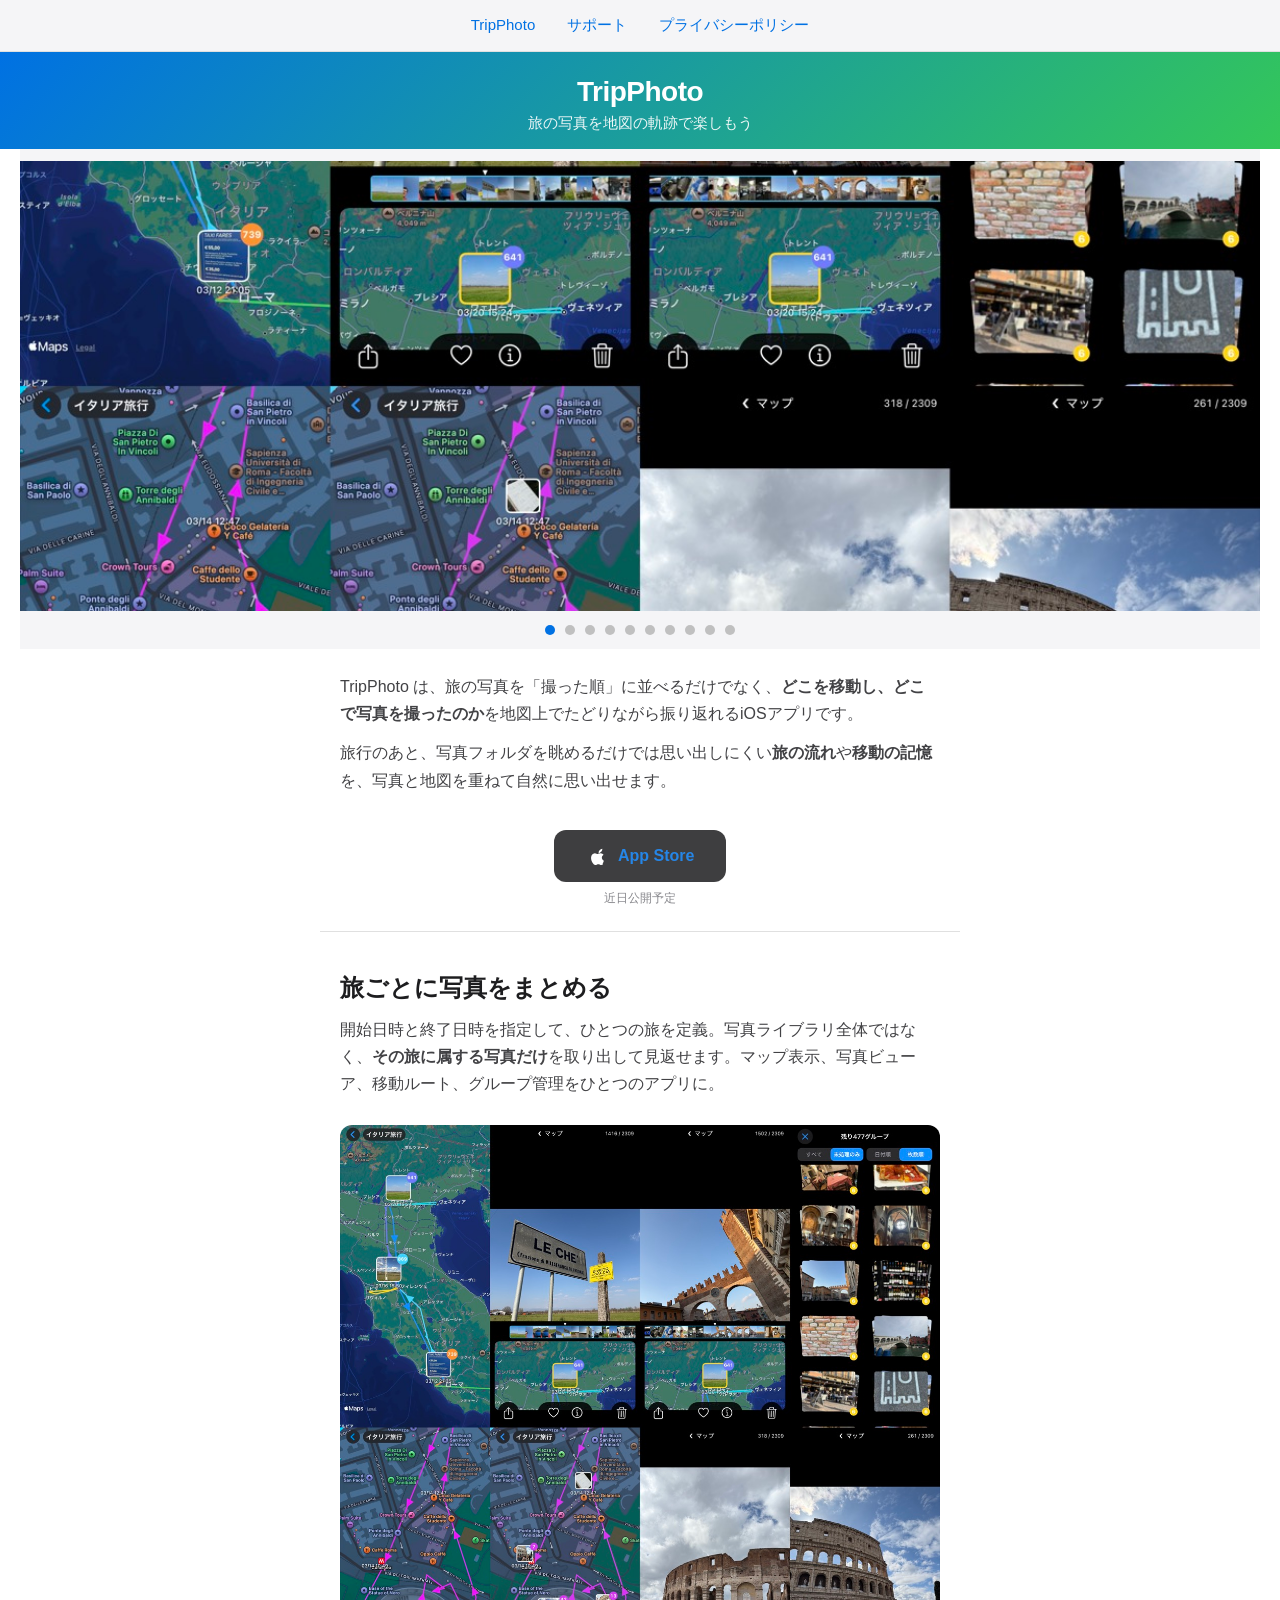
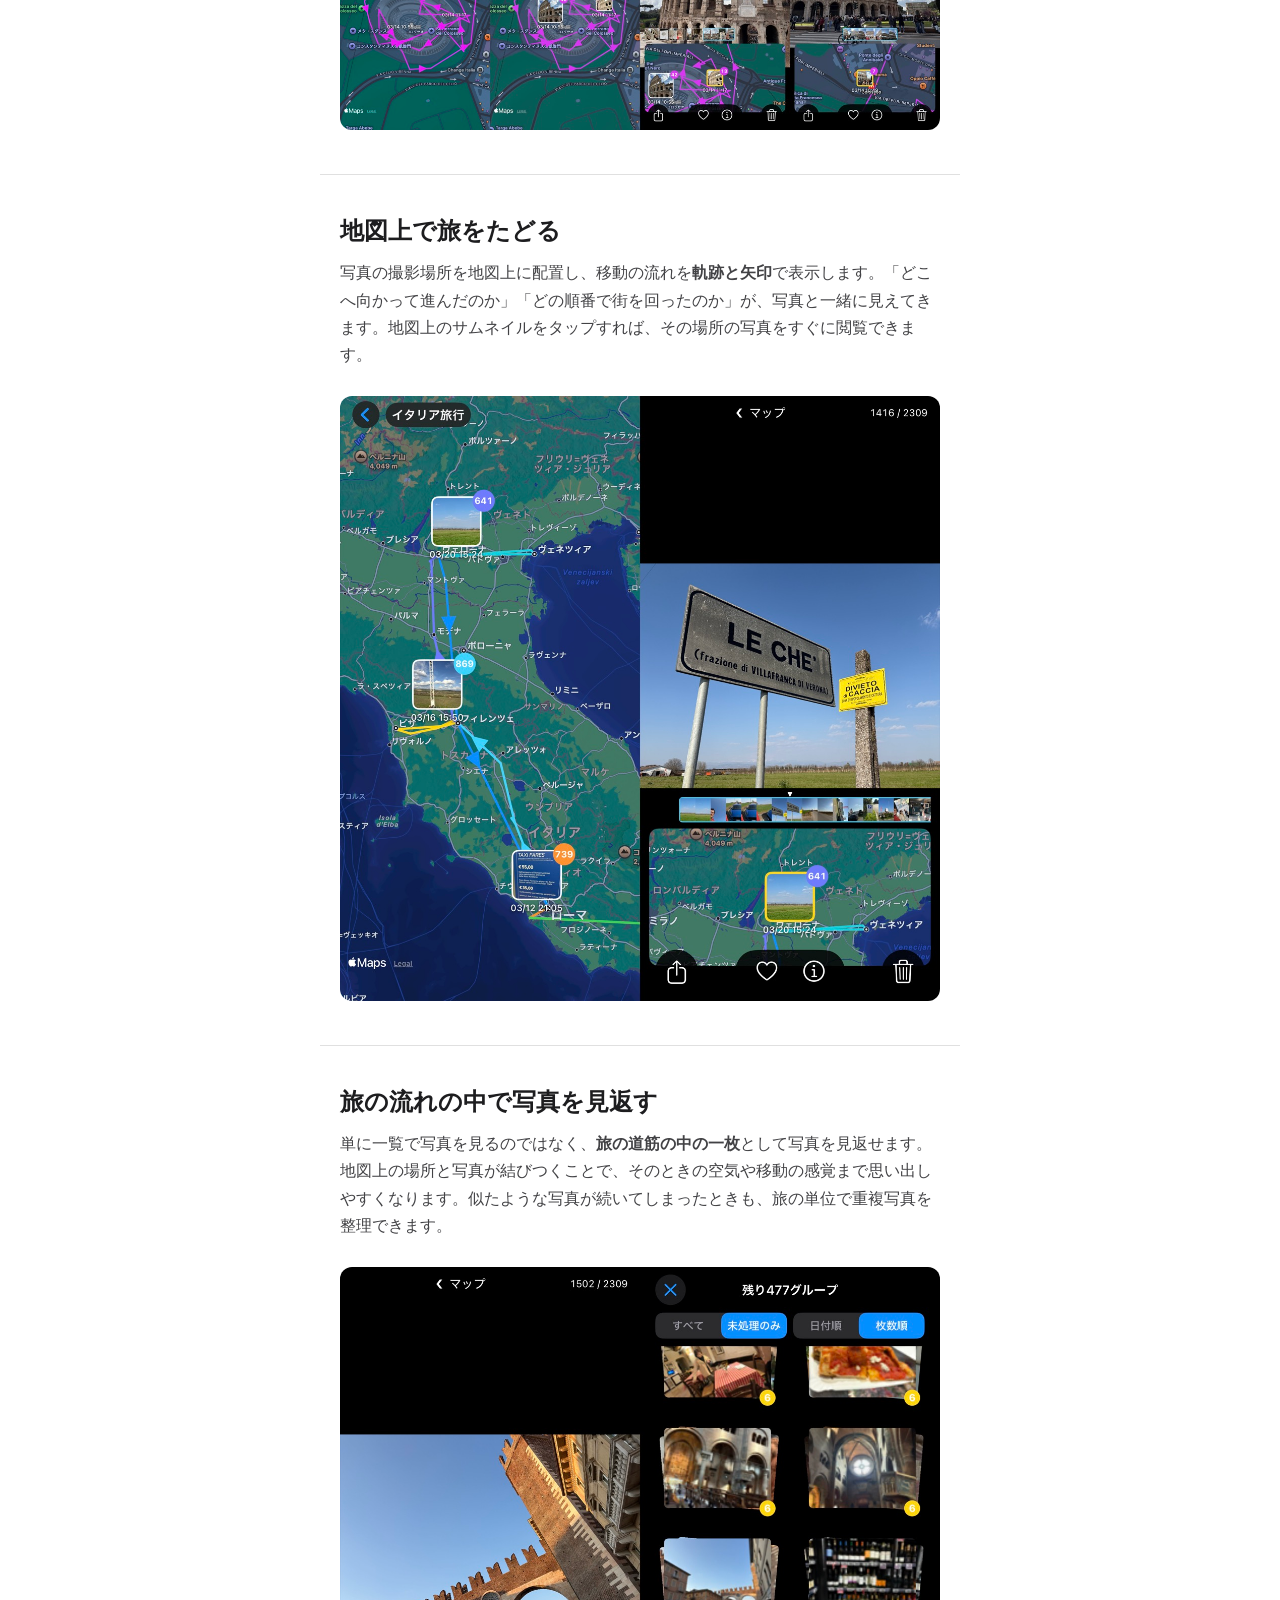
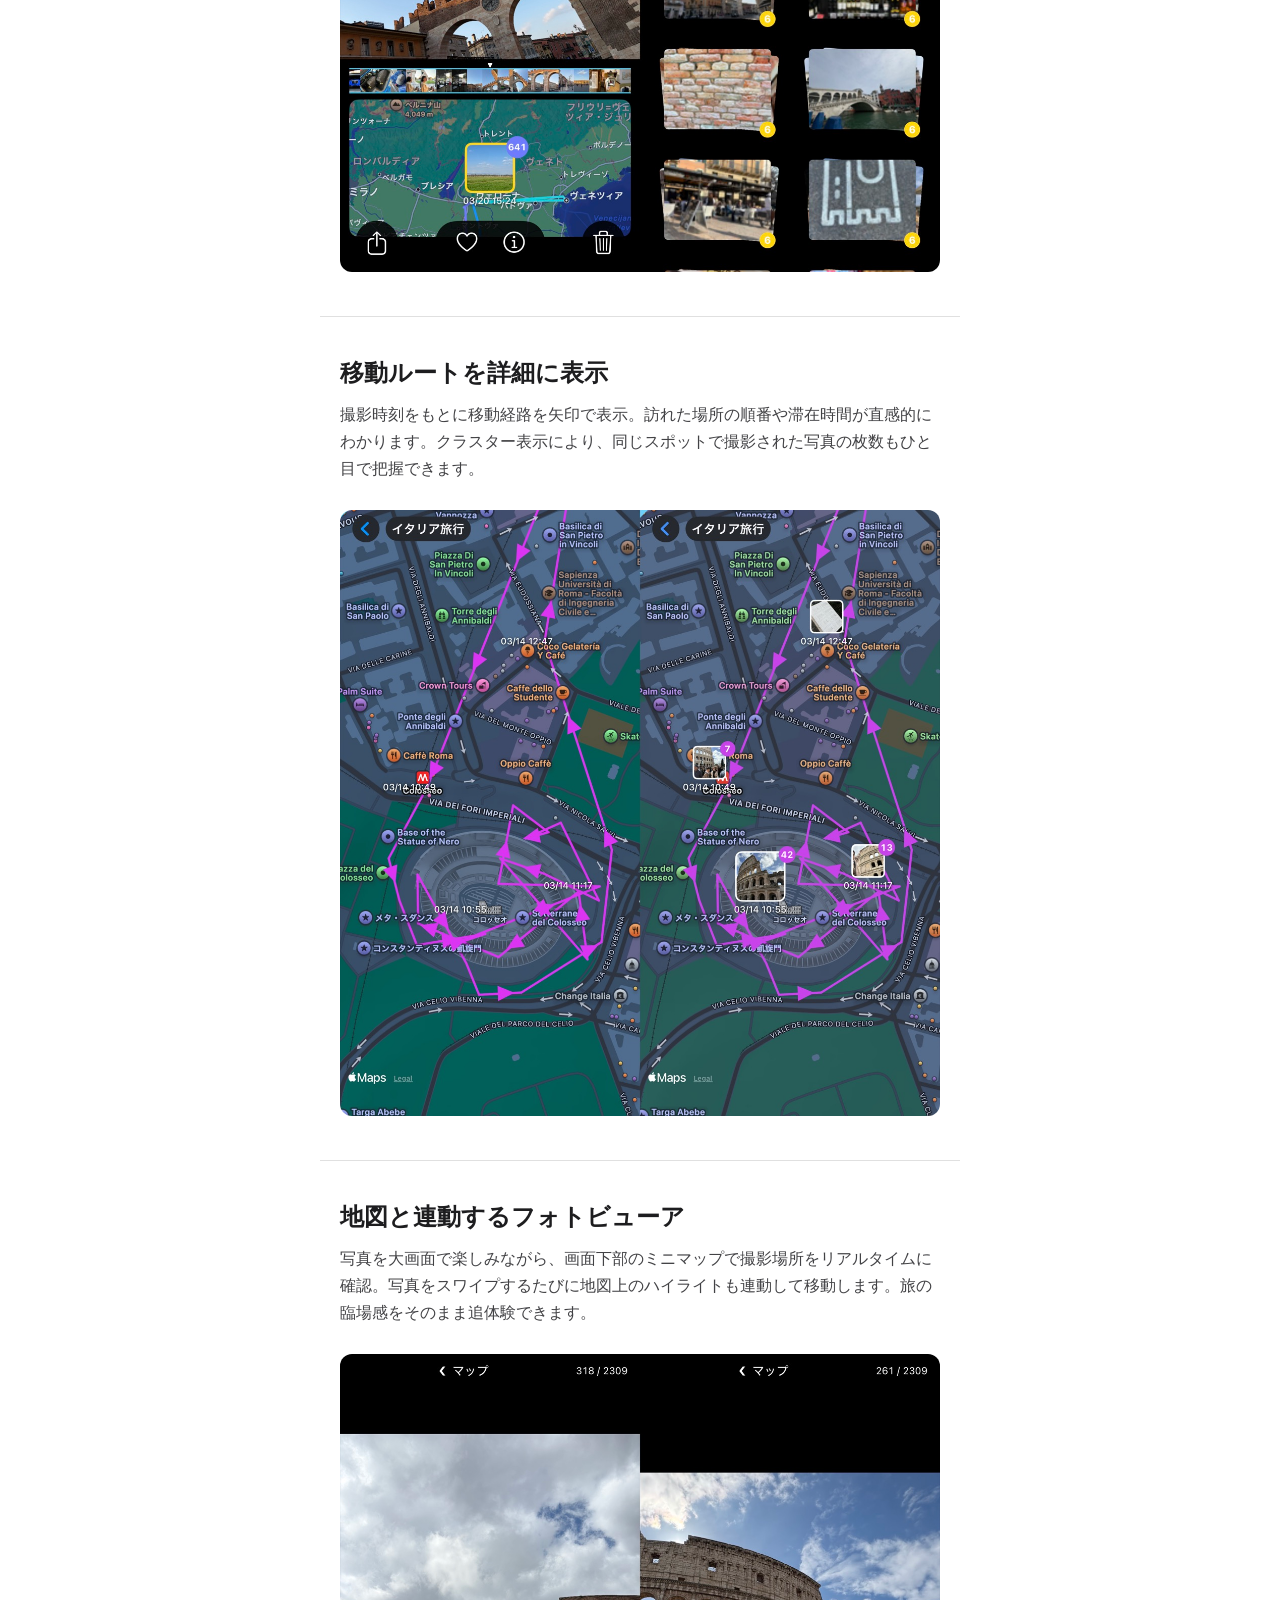
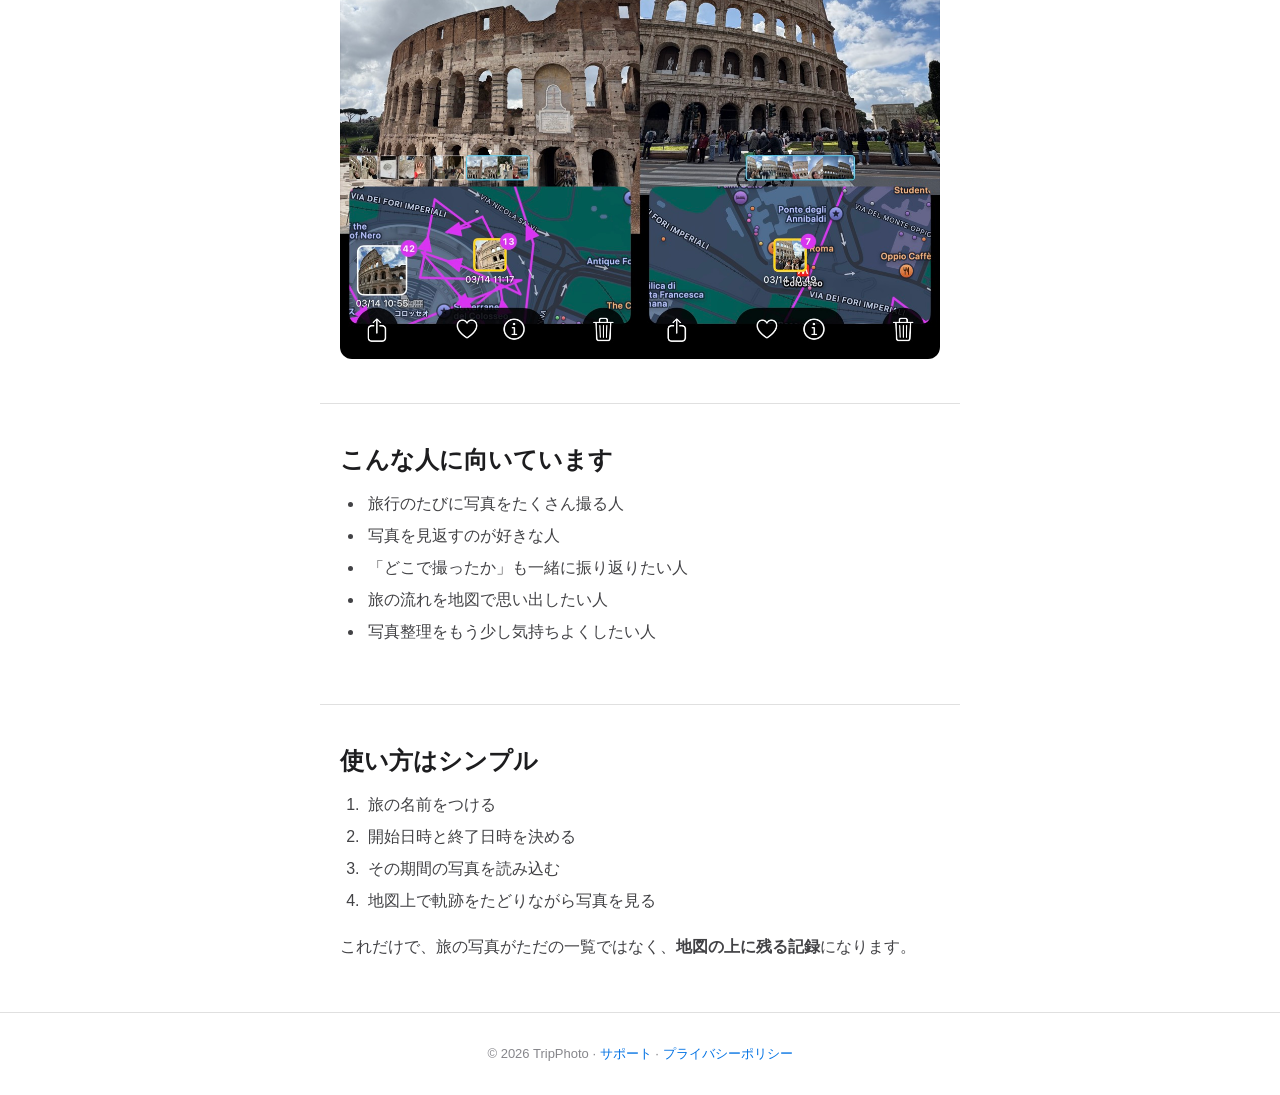
==== index.html @ 3158d39a "共通パーツをcommon.jsに一元化、全ページの一貫性を確保 Co-Authored-By: Claude Opus 4.6 (1M context) <noreply@anthropic.com>" ====
<!DOCTYPE html>
<html lang="ja">
<head>
<meta charset="UTF-8">
<meta name="viewport" content="width=device-width, initial-scale=1.0">
<title>TripPhoto - 旅の写真を地図の軌跡で楽しもう</title>
<link rel="stylesheet" href="style.css">
</head>
<body>

<nav id="site-nav"></nav>

<div class="hero" id="site-hero"></div>

<div class="carousel-wrapper">
  <div class="carousel">
    <div class="carousel-track" id="carouselTrack">
      <a href="#overview"><img src="image_1200.jpg" alt="全体マップと機能一覧"></a>
      <a href="#map"><img src="combined1_1200.jpg" alt="旅の軌跡マップ"></a>
      <a href="#photo"><img src="combined2_1200.jpg" alt="写真ビューアとグループ管理"></a>
      <a href="#route"><img src="combined3_1200.jpg" alt="移動ルートの表示"></a>
      <a href="#viewer"><img src="combined4_1200.jpg" alt="地図連動フォトビューア"></a>
    </div>
  </div>
  <div class="carousel-dots" id="carouselDots"></div>
</div>

<div class="content">
  <p>TripPhoto は、旅の写真を「撮った順」に並べるだけでなく、<strong>どこを移動し、どこで写真を撮ったのか</strong>を地図上でたどりながら振り返れるiOSアプリです。</p>
  <p>旅行のあと、写真フォルダを眺めるだけでは思い出しにくい<strong>旅の流れ</strong>や<strong>移動の記憶</strong>を、写真と地図を重ねて自然に思い出せます。</p>
  <div style="text-align:center;">
    <a class="appstore-btn" href="#" onclick="return false;">
      <svg width="20" height="24" viewBox="0 0 20 24" fill="white"><path d="M17.05 20.28c-.98.95-2.05.88-3.08.4-1.09-.5-2.08-.52-3.23 0-1.44.65-2.2.46-3.06-.4C3.79 16.17 4.36 9.53 8.86 9.28c1.27.06 2.15.72 2.9.76.98-.2 1.92-.78 2.97-.7 1.26.1 2.2.6 2.83 1.53-2.59 1.55-1.97 4.96.35 5.91-.46 1.22-.68 1.78-1.28 2.86l.42.64zM12.57 9.15c-.17-2.2 1.68-4.1 3.72-4.28.28 2.5-2.26 4.38-3.72 4.28z"/></svg>
      <span>App Store</span>
    </a>
    <div class="coming-soon">近日公開予定</div>
  </div>
</div>

<div class="feature" id="overview">
  <h2>旅ごとに写真をまとめる</h2>
  <p>開始日時と終了日時を指定して、ひとつの旅を定義。写真ライブラリ全体ではなく、<strong>その旅に属する写真だけ</strong>を取り出して見返せます。マップ表示、写真ビューア、移動ルート、グループ管理をひとつのアプリに。</p>
  <img src="image_1200.jpg" alt="全体マップと機能一覧">
</div>

<div class="feature" id="map">
  <h2>地図上で旅をたどる</h2>
  <p>写真の撮影場所を地図上に配置し、移動の流れを<strong>軌跡と矢印</strong>で表示します。「どこへ向かって進んだのか」「どの順番で街を回ったのか」が、写真と一緒に見えてきます。地図上のサムネイルをタップすれば、その場所の写真をすぐに閲覧できます。</p>
  <img src="combined1_1200.jpg" alt="旅の軌跡マップ">
</div>

<div class="feature" id="photo">
  <h2>旅の流れの中で写真を見返す</h2>
  <p>単に一覧で写真を見るのではなく、<strong>旅の道筋の中の一枚</strong>として写真を見返せます。地図上の場所と写真が結びつくことで、そのときの空気や移動の感覚まで思い出しやすくなります。似たような写真が続いてしまったときも、旅の単位で重複写真を整理できます。</p>
  <img src="combined2_1200.jpg" alt="写真ビューアとグループ管理">
</div>

<div class="feature" id="route">
  <h2>移動ルートを詳細に表示</h2>
  <p>撮影時刻をもとに移動経路を矢印で表示。訪れた場所の順番や滞在時間が直感的にわかります。クラスター表示により、同じスポットで撮影された写真の枚数もひと目で把握できます。</p>
  <img src="combined3_1200.jpg" alt="移動ルートの表示">
</div>

<div class="feature" id="viewer">
  <h2>地図と連動するフォトビューア</h2>
  <p>写真を大画面で楽しみながら、画面下部のミニマップで撮影場所をリアルタイムに確認。写真をスワイプするたびに地図上のハイライトも連動して移動します。旅の臨場感をそのまま追体験できます。</p>
  <img src="combined4_1200.jpg" alt="地図連動フォトビューア">
</div>

<div class="feature" id="target">
  <h2>こんな人に向いています</h2>
  <ul>
    <li>旅行のたびに写真をたくさん撮る人</li>
    <li>写真を見返すのが好きな人</li>
    <li>「どこで撮ったか」も一緒に振り返りたい人</li>
    <li>旅の流れを地図で思い出したい人</li>
    <li>写真整理をもう少し気持ちよくしたい人</li>
  </ul>
</div>

<div class="feature" id="howto">
  <h2>使い方はシンプル</h2>
  <ol>
    <li>旅の名前をつける</li>
    <li>開始日時と終了日時を決める</li>
    <li>その期間の写真を読み込む</li>
    <li>地図上で軌跡をたどりながら写真を見る</li>
  </ol>
  <p>これだけで、旅の写真がただの一覧ではなく、<strong>地図の上に残る記録</strong>になります。</p>
</div>

<footer id="site-footer"></footer>

<script src="common.js"></script>
</body>
</html>
---- style.css ----
/* === Base === */
* { margin: 0; padding: 0; box-sizing: border-box; }
body { font-family: -apple-system, BlinkMacSystemFont, 'Segoe UI', sans-serif; color: #1d1d1f; background: #fff; }

/* === Nav === */
nav {
  text-align: center;
  padding: 16px 20px;
  background: #f5f5f7;
  border-bottom: 1px solid #e0e0e0;
}
nav a {
  color: #0071e3;
  text-decoration: none;
  font-size: 15px;
  margin: 0 16px;
  font-weight: 500;
}
nav a:hover { text-decoration: underline; }

/* === Hero === */
.hero {
  background: linear-gradient(135deg, #0071e3 0%, #34c759 100%);
  color: #fff;
  text-align: center;
  padding: 24px 20px 16px;
}
.hero h1 { font-size: 28px; font-weight: 700; letter-spacing: -0.5px; }
.hero p { font-size: 15px; margin-top: 6px; opacity: 0.92; }

/* === Carousel === */
.carousel-wrapper {
  margin: 0 20px;
  background: #f5f5f7;
  padding: 12px 0 0;
}
.carousel {
  overflow: hidden;
}
.carousel-track {
  display: flex;
  transition: transform 0.6s ease;
}
.carousel-track a {
  width: 100%;
  flex-shrink: 0;
  display: block;
}
.carousel-track img {
  width: 100%;
  height: 50vh;
  object-fit: cover;
  object-position: center;
  flex-shrink: 0;
  display: block;
}
.carousel-dots {
  text-align: center;
  padding: 10px 0;
}
.carousel-dots button {
  width: 10px;
  height: 10px;
  border-radius: 50%;
  border: none;
  background: #c0c0c0;
  margin: 0 5px;
  padding: 0;
  cursor: pointer;
  transition: background 0.3s;
}
.carousel-dots button.active {
  background: #0071e3;
}

/* === Content === */
.content {
  max-width: 640px;
  margin: 0 auto;
  padding: 24px 20px;
}
.content h2 {
  font-size: 28px;
  font-weight: 700;
  margin-bottom: 16px;
  color: #1d1d1f;
}
.content h3 {
  font-size: 20px;
  font-weight: 600;
  margin-top: 28px;
  margin-bottom: 8px;
  color: #1d1d1f;
}
.content p {
  font-size: 16px;
  line-height: 1.7;
  color: #424245;
  margin-bottom: 12px;
}
.content a { color: #0071e3; text-decoration: none; }
.content a:hover { text-decoration: underline; }
.content .updated {
  font-size: 13px;
  color: #86868b;
  margin-bottom: 32px;
}

/* === Feature sections (index) === */
.feature {
  max-width: 640px;
  margin: 0 auto;
  padding: 40px 20px;
  border-top: 1px solid #e0e0e0;
}
.feature h2 {
  font-size: 24px;
  font-weight: 700;
  margin-bottom: 12px;
  color: #1d1d1f;
}
.feature p {
  font-size: 16px;
  line-height: 1.7;
  color: #424245;
  margin-bottom: 12px;
}
.feature img {
  width: 100%;
  border-radius: 12px;
  margin-top: 16px;
}
.feature ul, .feature ol {
  font-size: 16px;
  line-height: 2;
  color: #424245;
  padding-left: 24px;
  margin-bottom: 16px;
}
.feature li {
  padding-left: 4px;
}

/* === Highlight box (privacy) === */
.highlight-box {
  background: #e8f5e9;
  border-left: 4px solid #34c759;
  border-radius: 8px;
  padding: 20px 24px;
  margin: 32px 0;
}
.highlight-box p {
  color: #1d1d1f;
  font-weight: 500;
  margin-bottom: 0;
}

/* === Contact card (support) === */
.contact-card {
  background: #f5f5f7;
  border-radius: 16px;
  padding: 32px;
  text-align: center;
  margin: 32px 0;
}
.contact-card .email-label {
  font-size: 14px;
  color: #86868b;
  margin-bottom: 8px;
}
.contact-card a {
  font-size: 20px;
  color: #0071e3;
  text-decoration: none;
  font-weight: 600;
}
.contact-card a:hover { text-decoration: underline; }

/* === App Store button === */
.appstore-btn {
  display: inline-block;
  margin-top: 24px;
  padding: 14px 32px;
  background: #1d1d1f;
  color: #fff;
  border-radius: 12px;
  text-decoration: none;
  font-size: 16px;
  font-weight: 600;
  cursor: default;
  opacity: 0.85;
}
.appstore-btn svg { vertical-align: middle; margin-right: 8px; }
.appstore-btn span { vertical-align: middle; }
.coming-soon {
  font-size: 12px;
  color: #86868b;
  margin-top: 8px;
}

/* === Footer === */
footer {
  text-align: center;
  padding: 32px 20px;
  font-size: 13px;
  color: #86868b;
  border-top: 1px solid #e0e0e0;
}
footer a { color: #0071e3; text-decoration: none; }
footer a:hover { text-decoration: underline; }
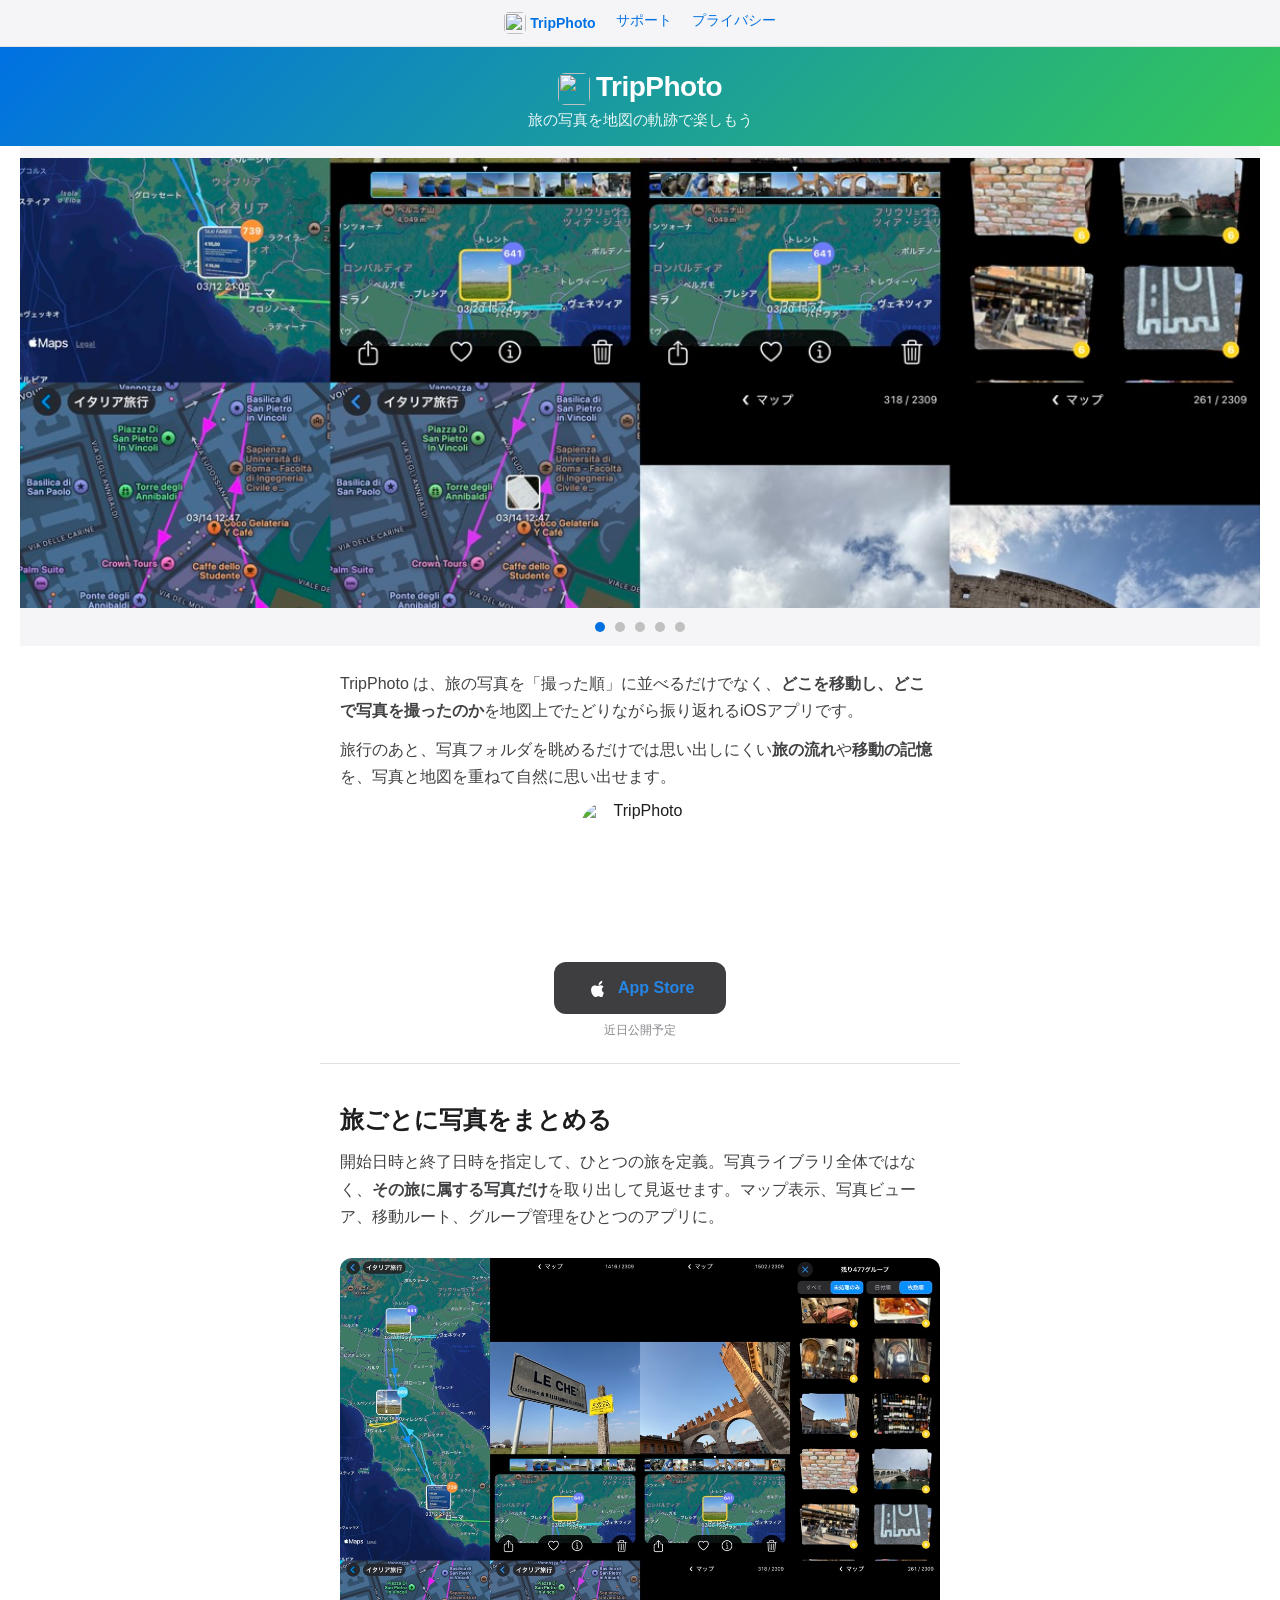
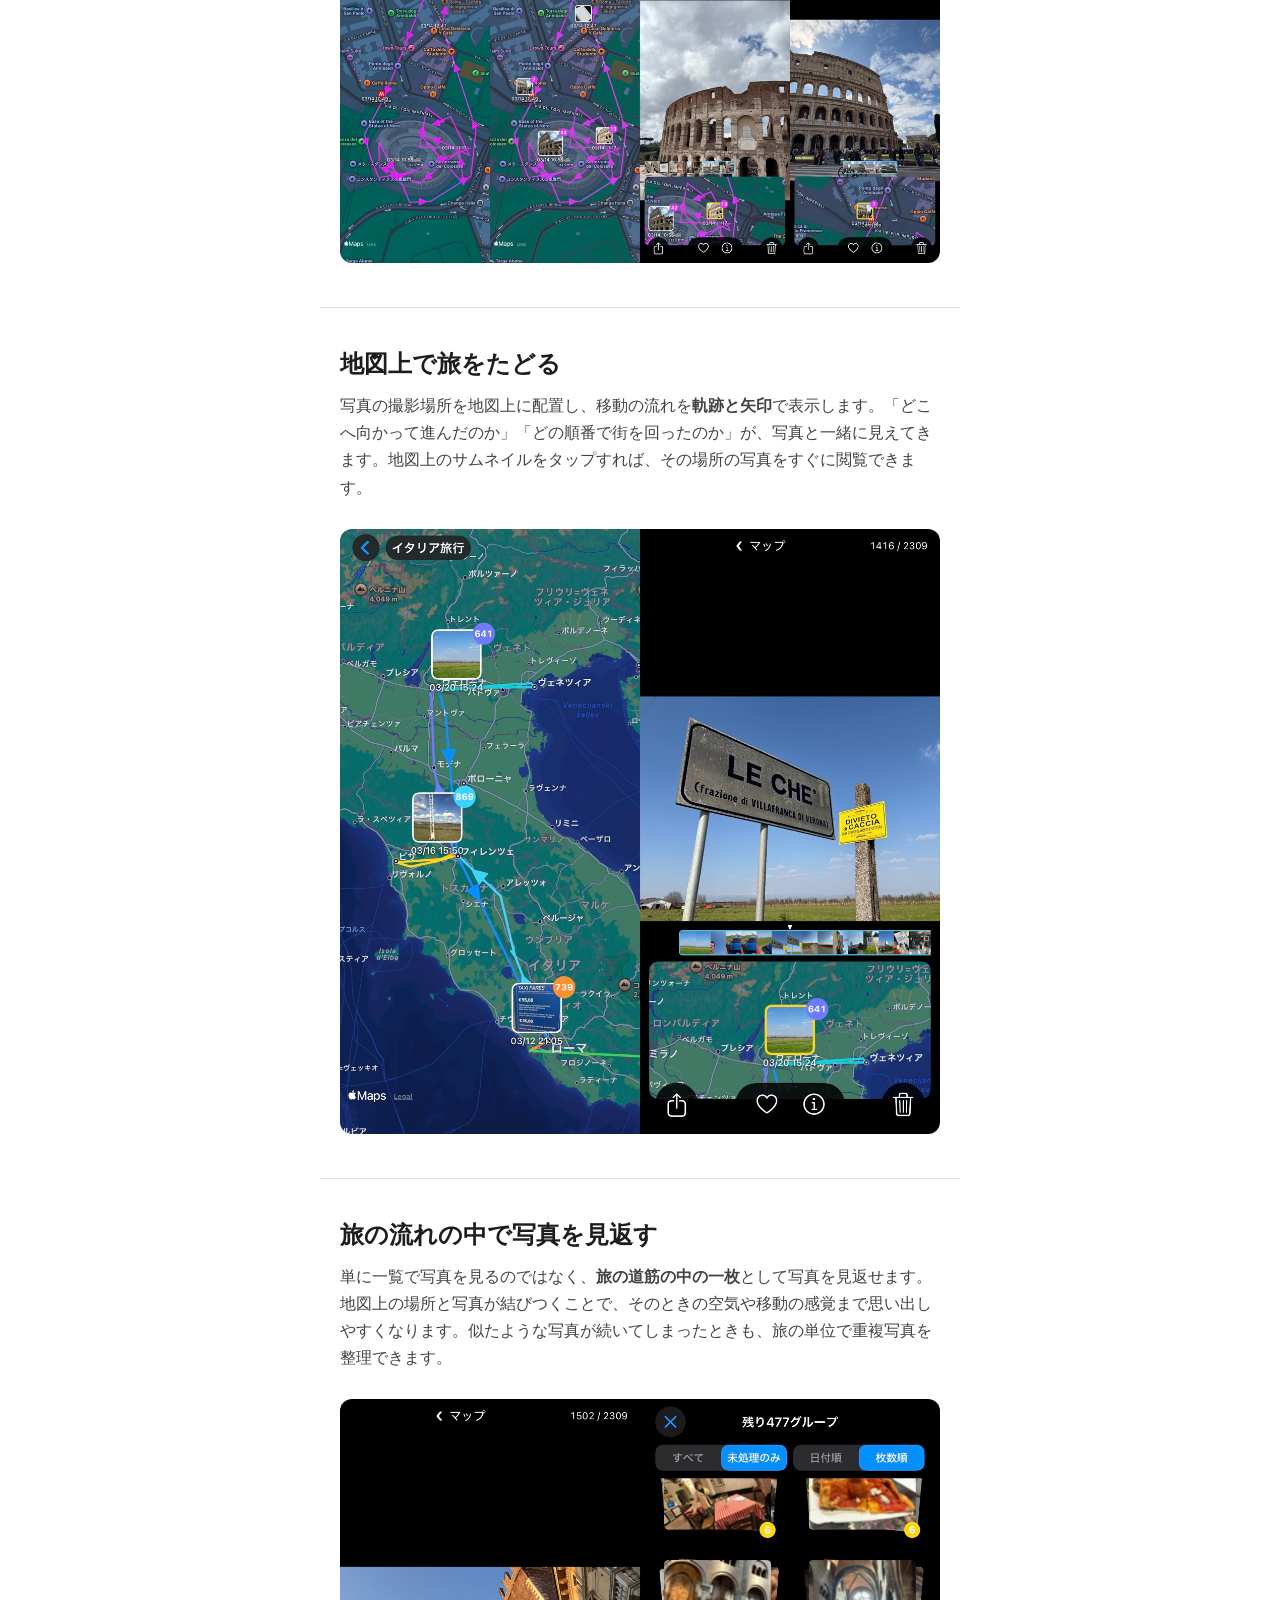
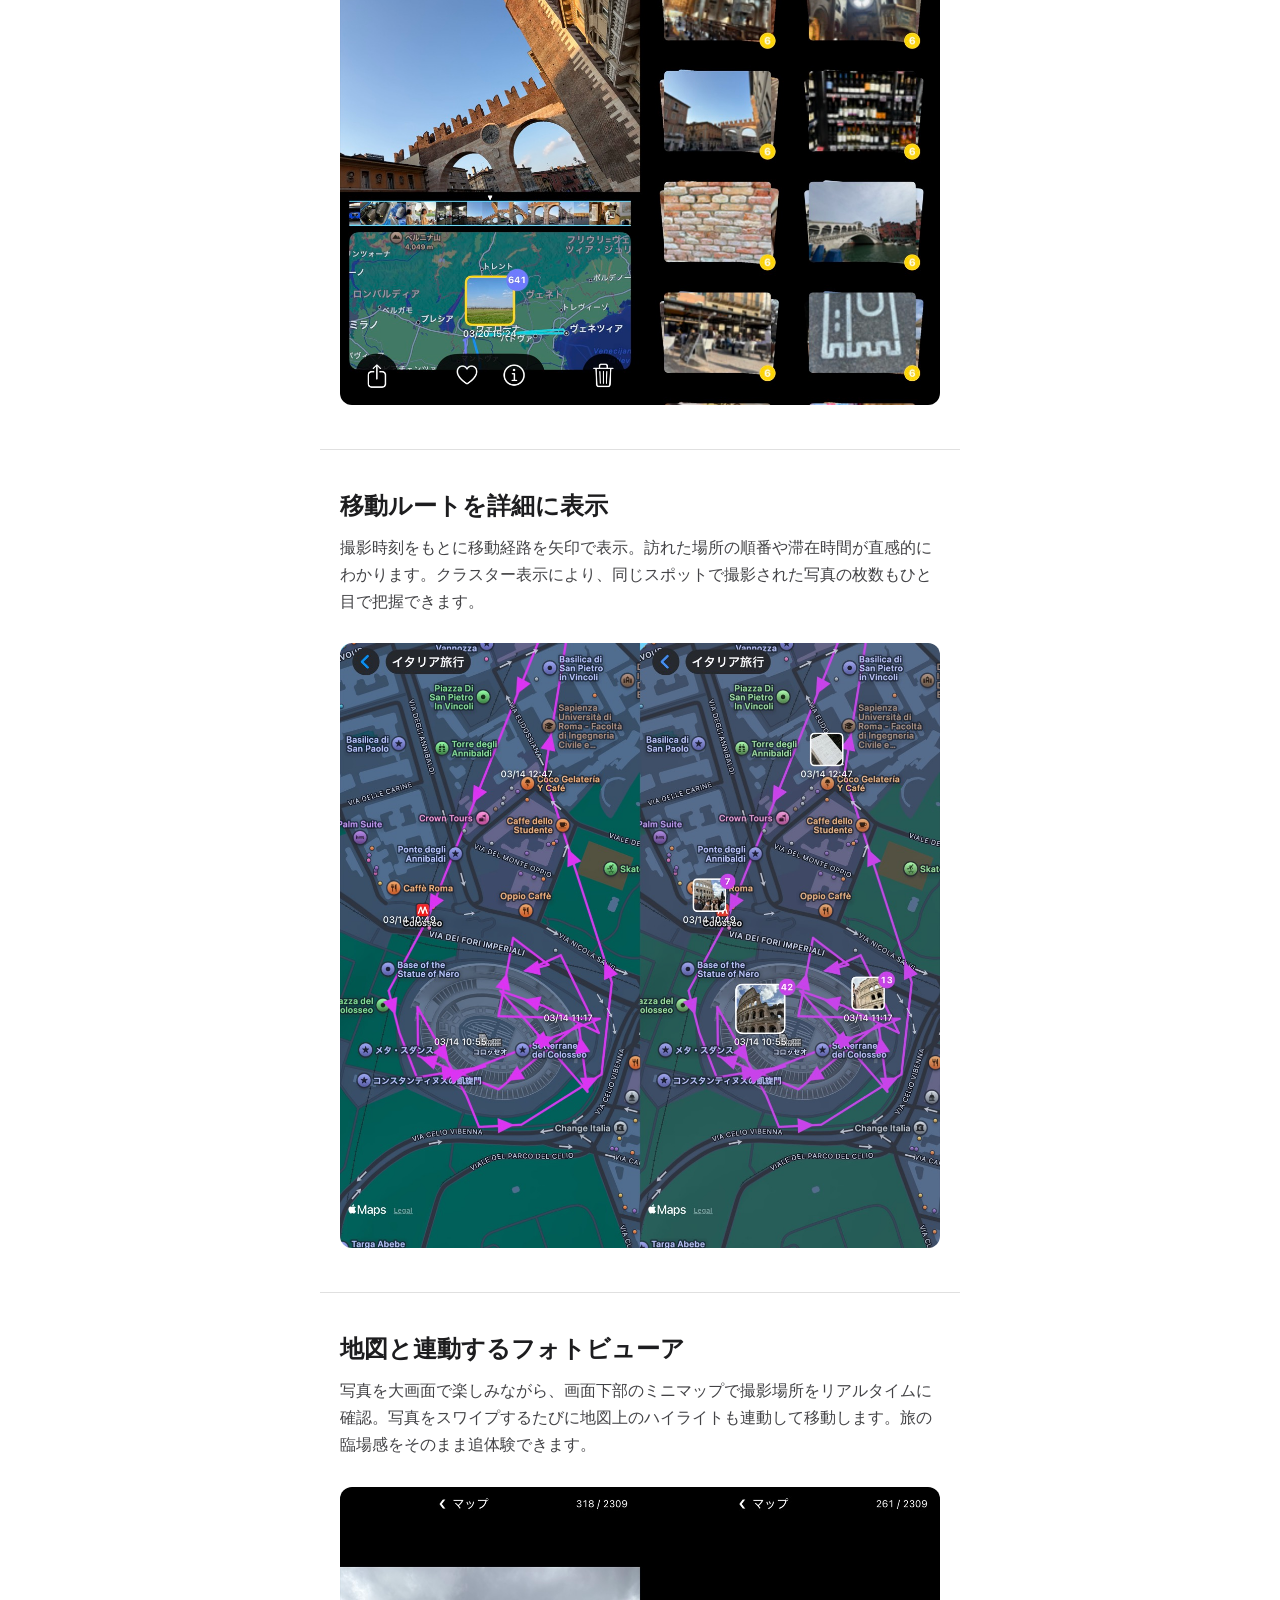
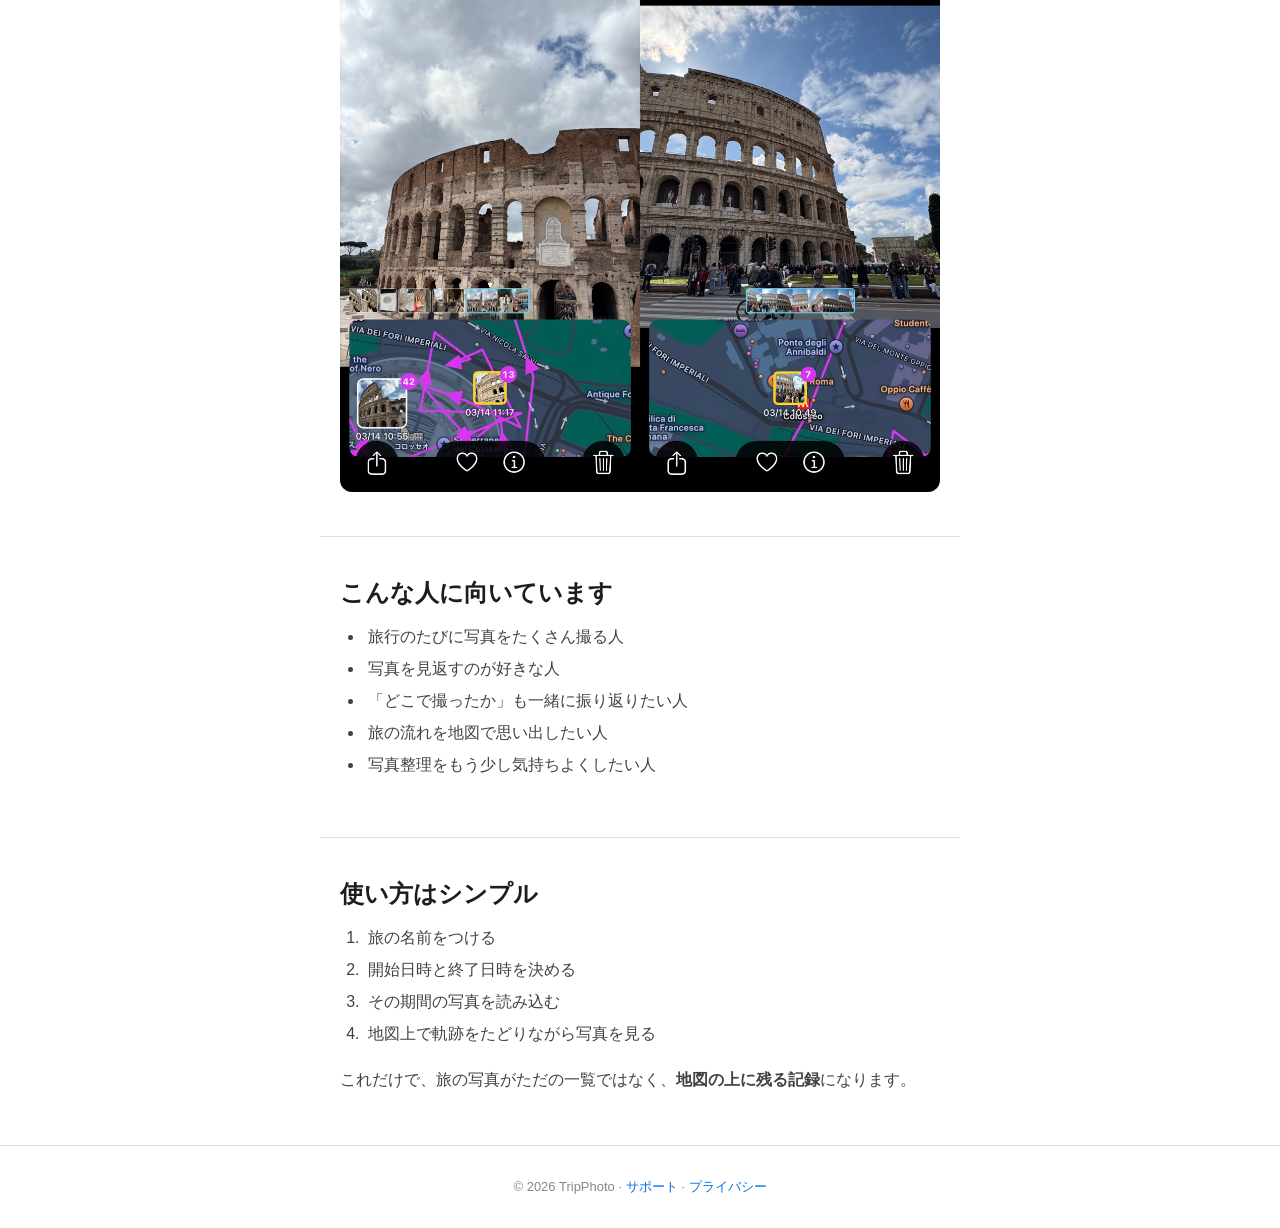
==== commit 8162ba83: "アイコン配置を調整: ヒーローはインライン、フッター削除、AppStore上に大表示 Co-Authored-By: Claude Opus 4.6 (1M context) <noreply@ant" ====
--- a/index.html
+++ b/index.html
@@ -29,6 +29,7 @@
   <p>TripPhoto は、旅の写真を「撮った順」に並べるだけでなく、<strong>どこを移動し、どこで写真を撮ったのか</strong>を地図上でたどりながら振り返れるiOSアプリです。</p>
   <p>旅行のあと、写真フォルダを眺めるだけでは思い出しにくい<strong>旅の流れ</strong>や<strong>移動の記憶</strong>を、写真と地図を重ねて自然に思い出せます。</p>
   <div style="text-align:center;">
+    <img src="icon_masked.png" alt="TripPhoto" class="appstore-icon">
     <a class="appstore-btn" href="#" onclick="return false;">
       <svg width="20" height="24" viewBox="0 0 20 24" fill="white"><path d="M17.05 20.28c-.98.95-2.05.88-3.08.4-1.09-.5-2.08-.52-3.23 0-1.44.65-2.2.46-3.06-.4C3.79 16.17 4.36 9.53 8.86 9.28c1.27.06 2.15.72 2.9.76.98-.2 1.92-.78 2.97-.7 1.26.1 2.2.6 2.83 1.53-2.59 1.55-1.97 4.96.35 5.91-.46 1.22-.68 1.78-1.28 2.86l.42.64zM12.57 9.15c-.17-2.2 1.68-4.1 3.72-4.28.28 2.5-2.26 4.38-3.72 4.28z"/></svg>
       <span>App Store</span>
--- a/style.css
+++ b/style.css
@@ -4,19 +4,34 @@
 
 /* === Nav === */
 nav {
-  text-align: center;
-  padding: 16px 20px;
+  display: flex;
+  justify-content: center;
+  gap: 20px;
+  padding: 12px 12px;
   background: #f5f5f7;
   border-bottom: 1px solid #e0e0e0;
+  white-space: nowrap;
+  overflow-x: auto;
 }
 nav a {
   color: #0071e3;
   text-decoration: none;
-  font-size: 15px;
-  margin: 0 16px;
+  font-size: 14px;
   font-weight: 500;
+  flex-shrink: 0;
 }
 nav a:hover { text-decoration: underline; }
+.nav-brand {
+  display: flex;
+  align-items: center;
+  gap: 4px;
+  font-weight: 700;
+}
+.nav-icon {
+  width: 22px;
+  height: 22px;
+  border-radius: 5px;
+}
 
 /* === Hero === */
 .hero {
@@ -24,6 +39,13 @@
   color: #fff;
   text-align: center;
   padding: 24px 20px 16px;
+}
+.hero-icon {
+  width: 32px;
+  height: 32px;
+  border-radius: 7px;
+  vertical-align: middle;
+  margin-right: 6px;
 }
 .hero h1 { font-size: 28px; font-weight: 700; letter-spacing: -0.5px; }
 .hero p { font-size: 15px; margin-top: 6px; opacity: 0.92; }
@@ -192,6 +214,13 @@
 }
 .appstore-btn svg { vertical-align: middle; margin-right: 8px; }
 .appstore-btn span { vertical-align: middle; }
+.appstore-icon {
+  width: 120px;
+  height: 120px;
+  border-radius: 27px;
+  display: block;
+  margin: 0 auto 16px;
+}
 .coming-soon {
   font-size: 12px;
   color: #86868b;
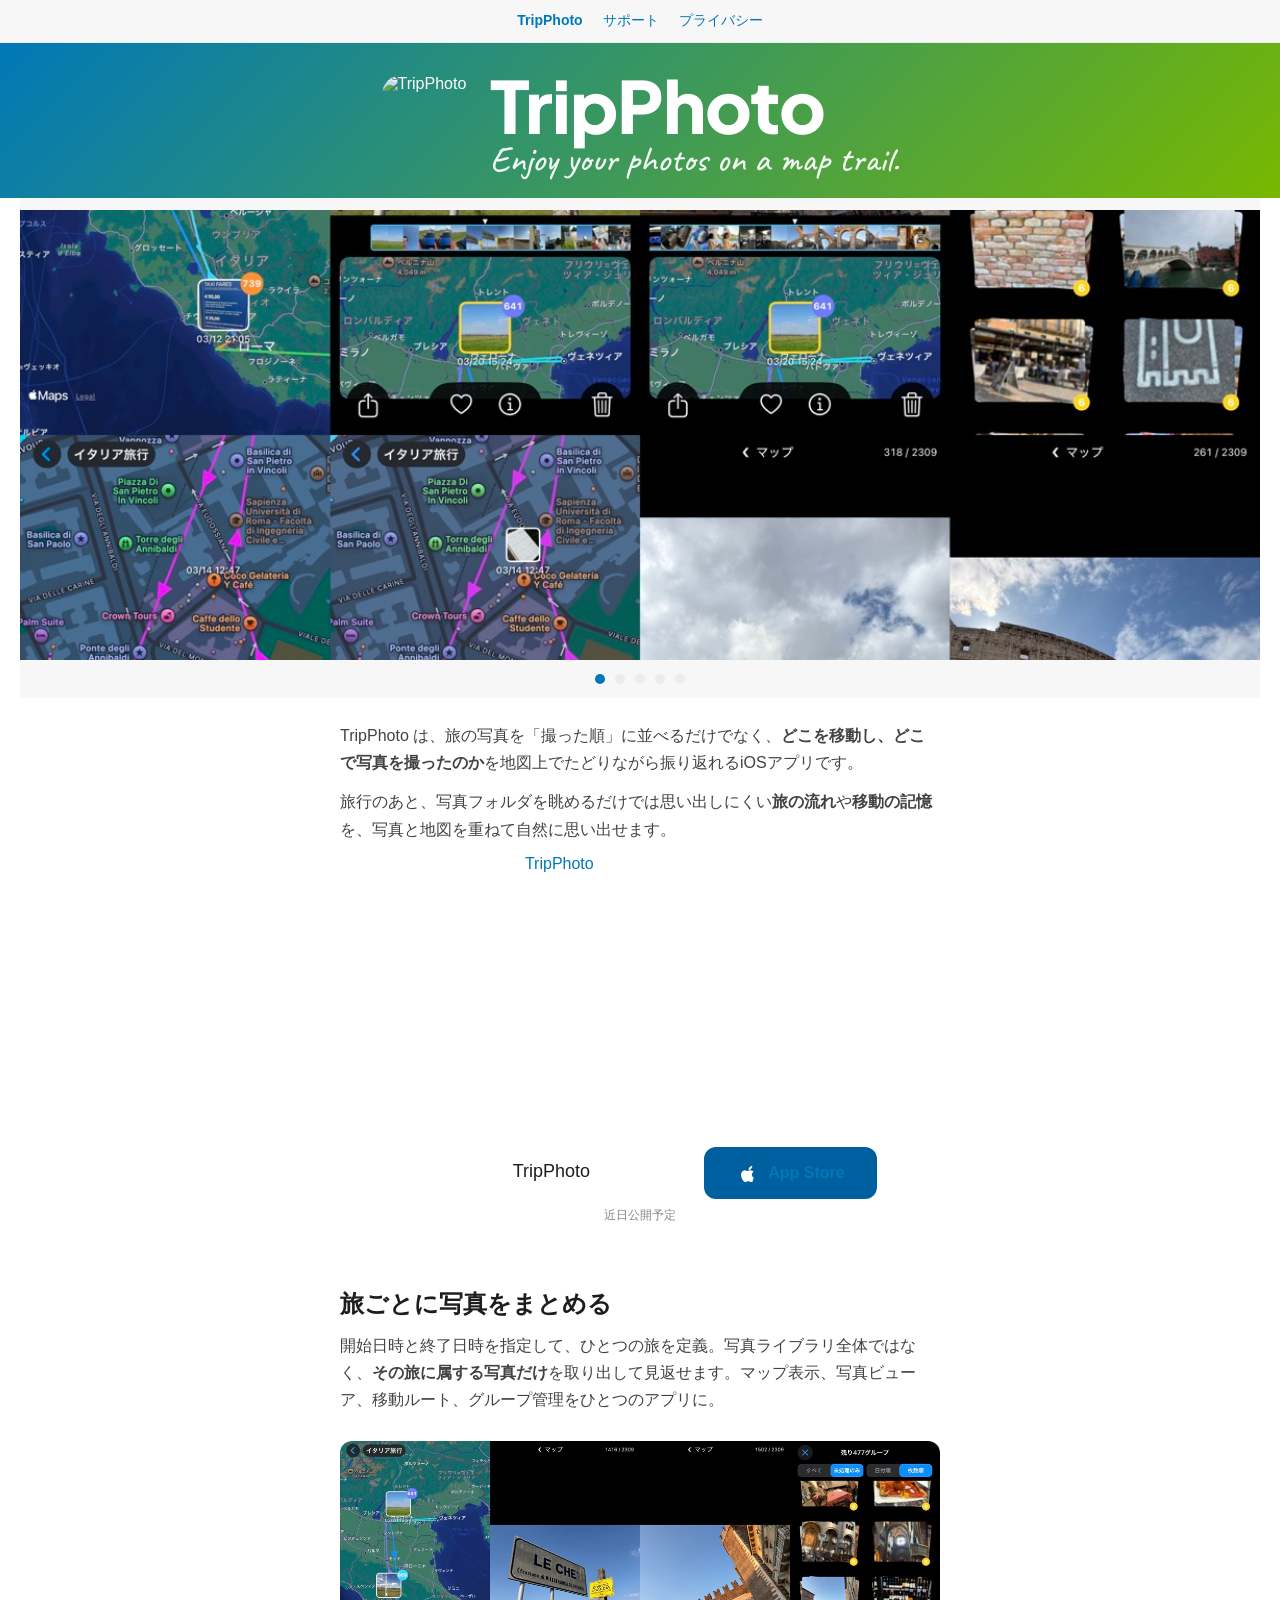
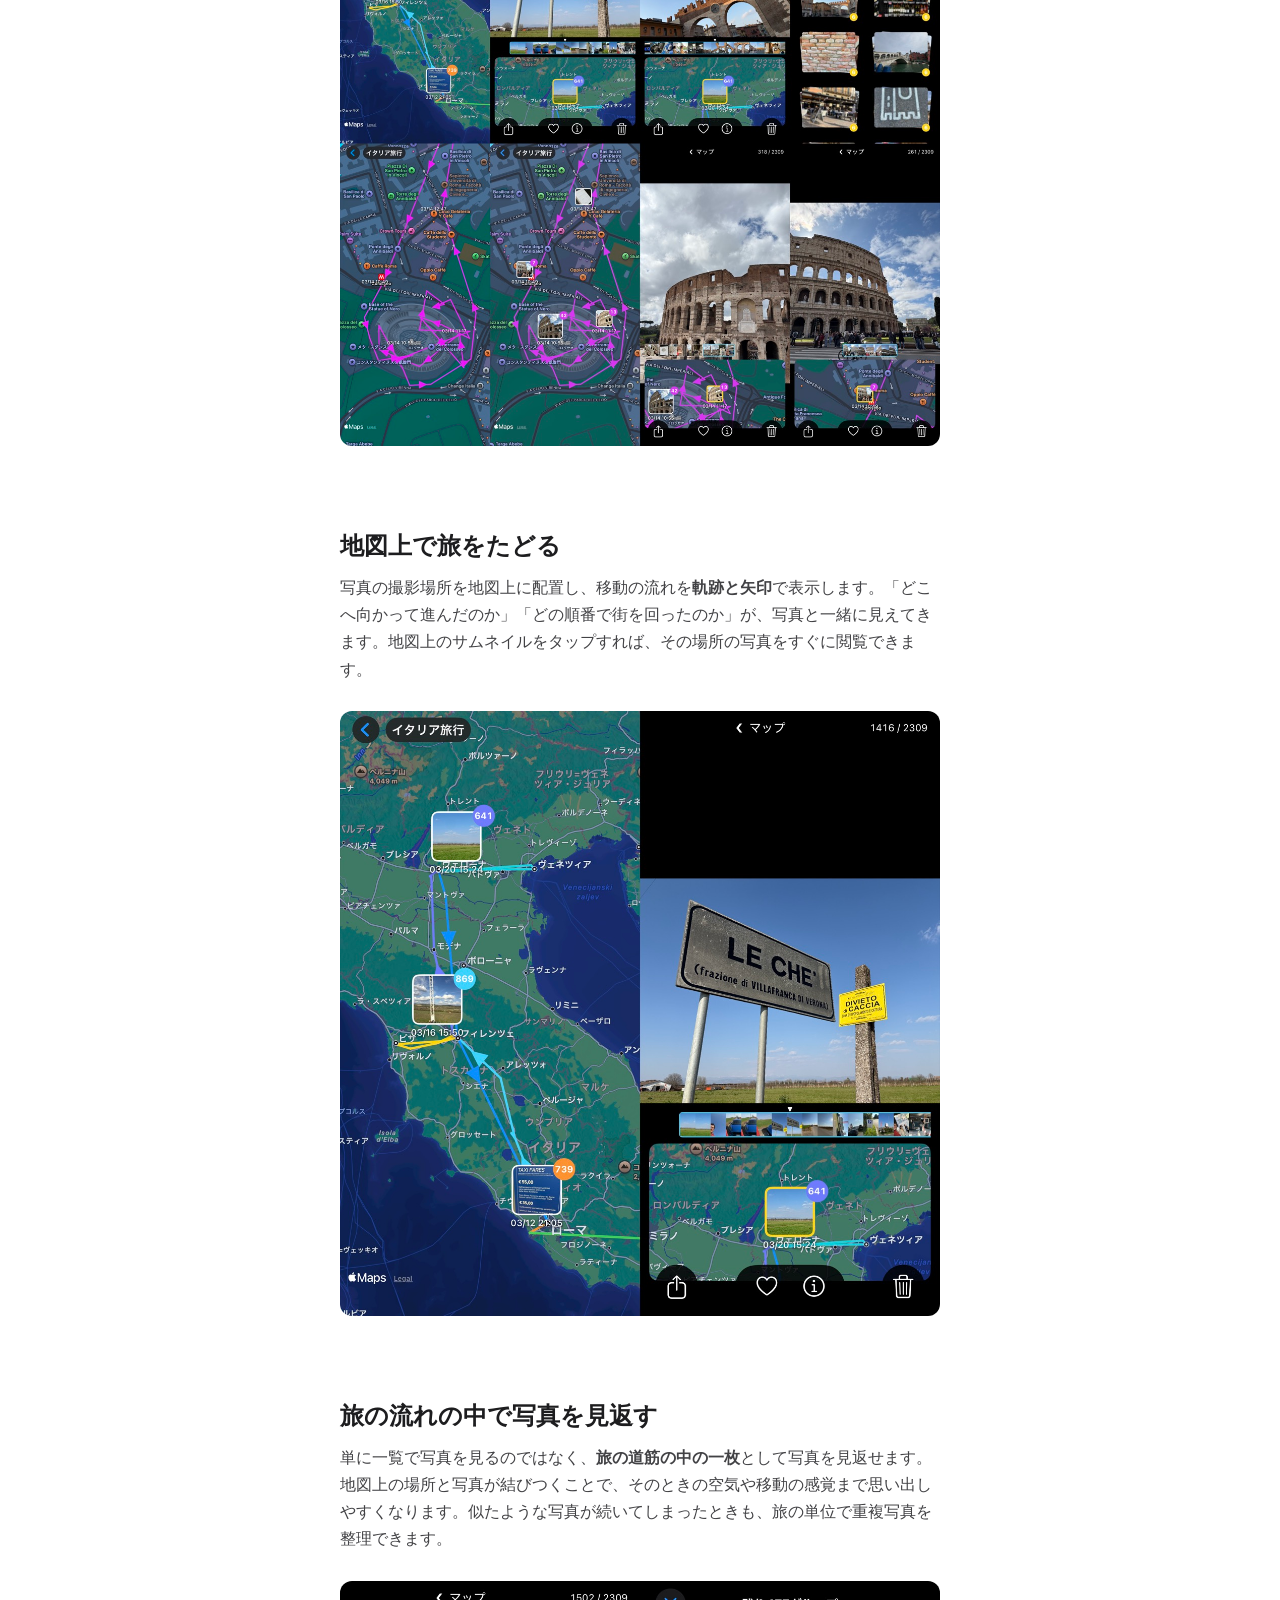
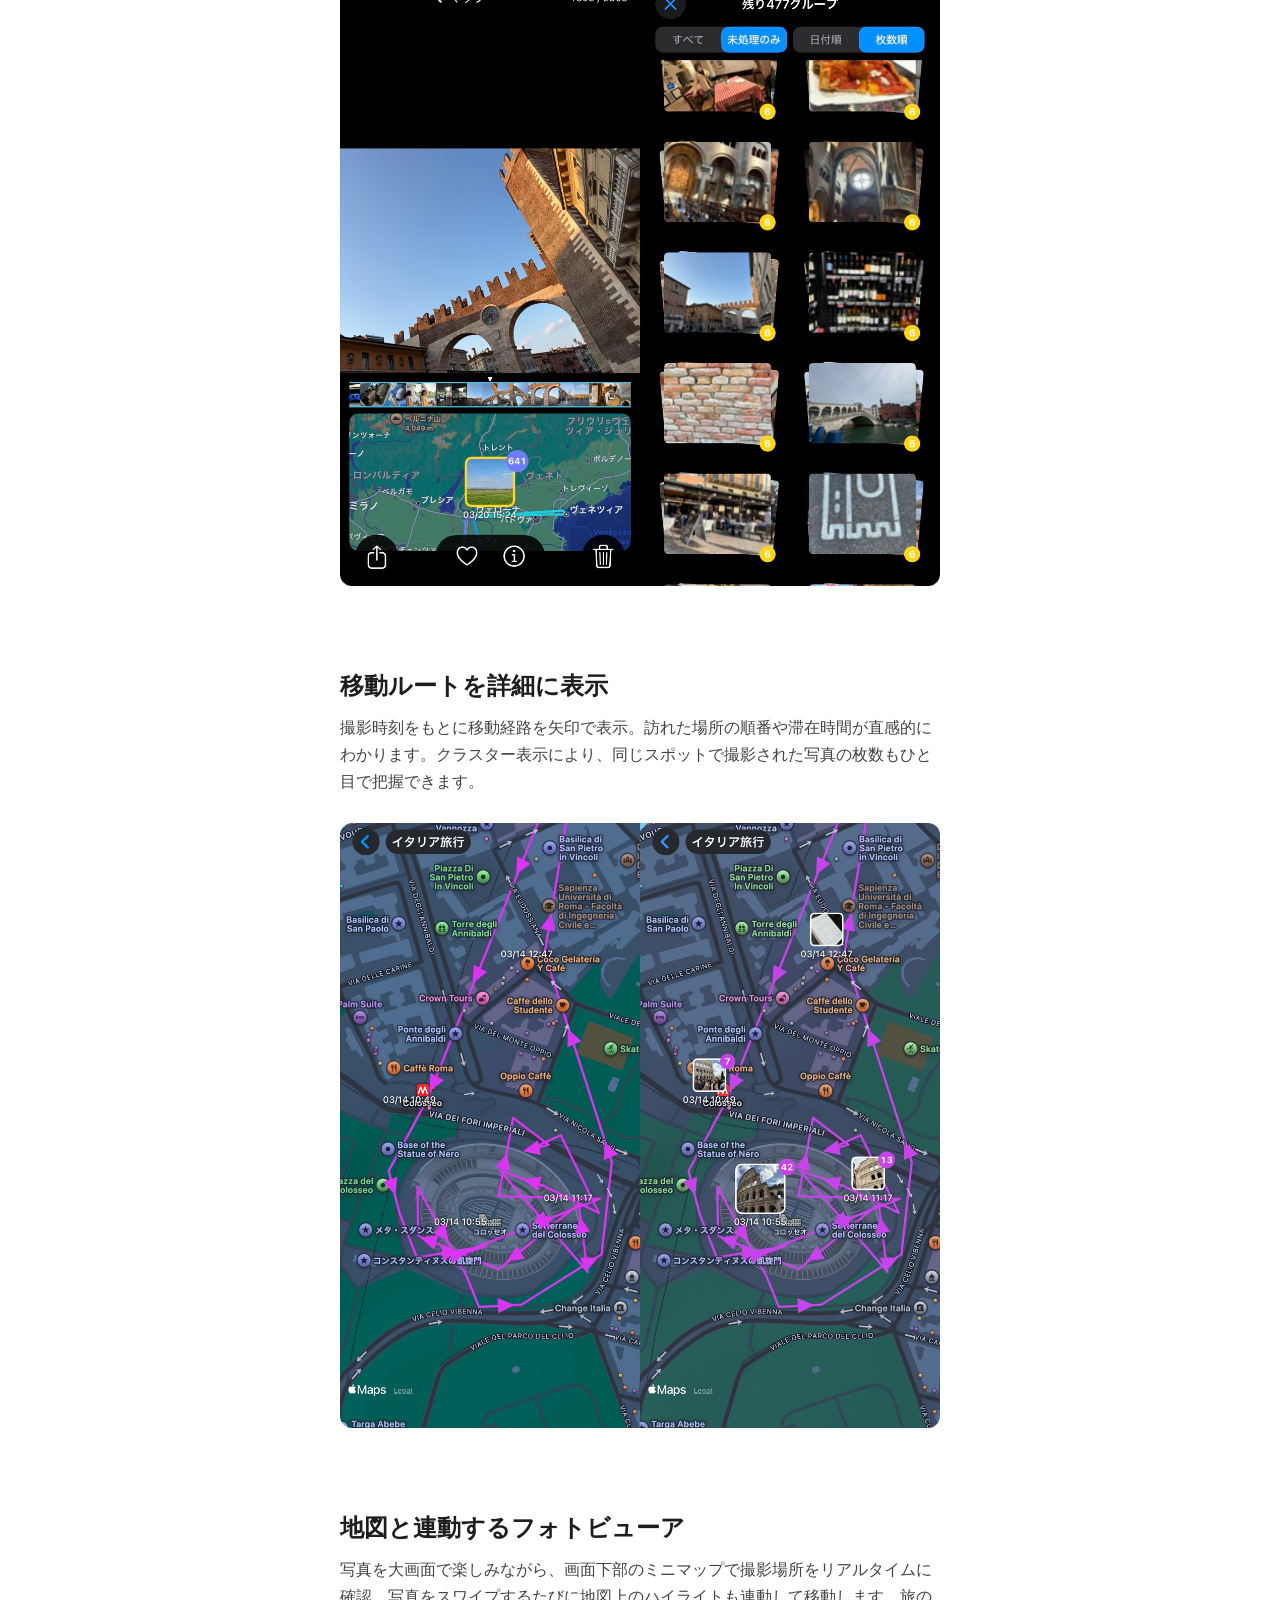
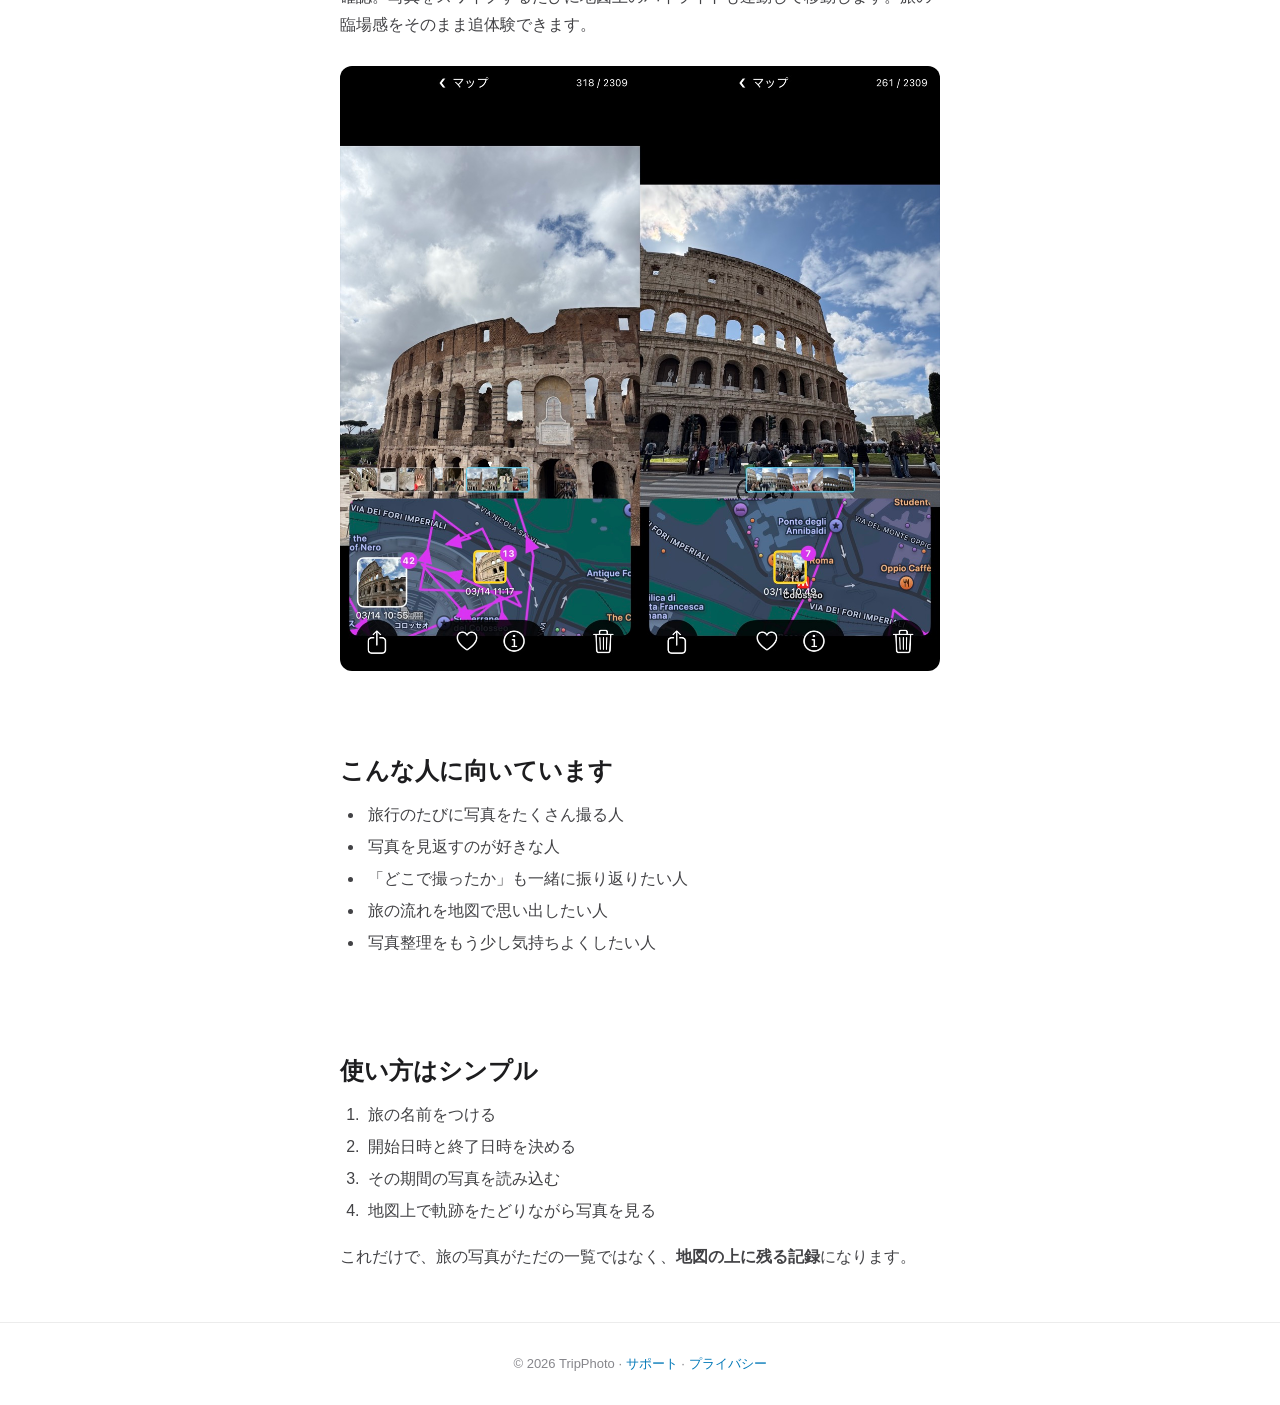
==== commit b16cc194: "アプリアイコン296px表示、iOS風アプリ名、App Storeリンク設定 Co-Authored-By: Claude Opus 4.6 (1M context) <noreply@anthrop" ====
--- a/index.html
+++ b/index.html
@@ -28,9 +28,12 @@
 <div class="content">
   <p>TripPhoto は、旅の写真を「撮った順」に並べるだけでなく、<strong>どこを移動し、どこで写真を撮ったのか</strong>を地図上でたどりながら振り返れるiOSアプリです。</p>
   <p>旅行のあと、写真フォルダを眺めるだけでは思い出しにくい<strong>旅の流れ</strong>や<strong>移動の記憶</strong>を、写真と地図を重ねて自然に思い出せます。</p>
-  <div style="text-align:center;">
-    <img src="icon_masked.png" alt="TripPhoto" class="appstore-icon">
-    <a class="appstore-btn" href="#" onclick="return false;">
+  <div class="appstore-block">
+    <a href="https://www.apple.com/app-store/" class="appstore-link">
+      <img src="icon_masked.png" alt="TripPhoto" class="appstore-icon-large">
+      <div class="appstore-app-name">TripPhoto</div>
+    </a>
+    <a class="appstore-btn" href="https://www.apple.com/app-store/">
       <svg width="20" height="24" viewBox="0 0 20 24" fill="white"><path d="M17.05 20.28c-.98.95-2.05.88-3.08.4-1.09-.5-2.08-.52-3.23 0-1.44.65-2.2.46-3.06-.4C3.79 16.17 4.36 9.53 8.86 9.28c1.27.06 2.15.72 2.9.76.98-.2 1.92-.78 2.97-.7 1.26.1 2.2.6 2.83 1.53-2.59 1.55-1.97 4.96.35 5.91-.46 1.22-.68 1.78-1.28 2.86l.42.64zM12.57 9.15c-.17-2.2 1.68-4.1 3.72-4.28.28 2.5-2.26 4.38-3.72 4.28z"/></svg>
       <span>App Store</span>
     </a>
--- a/style.css
+++ b/style.css
@@ -1,3 +1,12 @@
+/* === Brand Colors (from design guide) ===
+   Photo Pin Blue:  #005F9E / #0078B8 / #18A6D9
+   Sky Blue:        #66C6FF / #A9E3FF / #DDF4FF
+   Field Green:     #4E8F00 / #78B800 / #A8D600 / #C4E000
+   Route Orange:    #FF6A00 / #FF8A00 / #FFB300 / #FFC93A
+   Sun Yellow:      #FFB400 / #FFD24A
+   Cloud White:     #FFFFFF / #F7F7F7 / #ECECEC
+*/
+
 /* === Base === */
 * { margin: 0; padding: 0; box-sizing: border-box; }
 body { font-family: -apple-system, BlinkMacSystemFont, 'Segoe UI', sans-serif; color: #1d1d1f; background: #fff; }
@@ -8,13 +17,15 @@
   justify-content: center;
   gap: 20px;
   padding: 12px 12px;
-  background: #f5f5f7;
-  border-bottom: 1px solid #e0e0e0;
+  background: #F7F7F7;
+  border-bottom: 1px solid #ECECEC;
   white-space: nowrap;
   overflow-x: auto;
+  position: relative;
+  z-index: 10;
 }
 nav a {
-  color: #0071e3;
+  color: #0078B8;
   text-decoration: none;
   font-size: 14px;
   font-weight: 500;
@@ -22,42 +33,46 @@
 }
 nav a:hover { text-decoration: underline; }
 .nav-brand {
+  font-weight: 700;
+}
+
+/* === Hero === */
+.hero {
+  background: linear-gradient(135deg, #0078B8 0%, #78B800 100%);
+  color: #fff;
   display: flex;
   align-items: center;
-  gap: 4px;
-  font-weight: 700;
-}
-.nav-icon {
-  width: 22px;
-  height: 22px;
-  border-radius: 5px;
-}
-
-/* === Hero === */
-.hero {
-  background: linear-gradient(135deg, #0071e3 0%, #34c759 100%);
-  color: #fff;
-  text-align: center;
-  padding: 24px 20px 16px;
+  justify-content: center;
+  gap: 16px;
+  padding: 16px 20px;
 }
 .hero-icon {
-  width: 32px;
-  height: 32px;
-  border-radius: 7px;
-  vertical-align: middle;
-  margin-right: 6px;
-}
-.hero h1 { font-size: 28px; font-weight: 700; letter-spacing: -0.5px; }
-.hero p { font-size: 15px; margin-top: 6px; opacity: 0.92; }
+  width: 92px;
+  height: 92px;
+  border-radius: 20px;
+  flex-shrink: 0;
+}
+.hero-text h1 { font-family: 'Plus Jakarta Sans', sans-serif; font-size: 72px; font-weight: 800; letter-spacing: -1px; }
+.hero-text p { font-family: 'Caveat', cursive; font-size: 36px; font-weight: 500; margin-top: -14px; opacity: 0.92; }
+
+@media (max-width: 480px) {
+  .hero-text h1 { font-size: 40px; }
+  .hero-text p { font-size: 20px; margin-top: -8px; }
+  .hero { gap: 9px; padding: 9px 12px; }
+  .hero-icon { width: 52px; height: 52px; border-radius: 12px; }
+}
 
 /* === Carousel === */
 .carousel-wrapper {
   margin: 0 20px;
-  background: #f5f5f7;
+  background: #F7F7F7;
   padding: 12px 0 0;
+  position: relative;
+  z-index: 0;
 }
 .carousel {
   overflow: hidden;
+  position: relative;
 }
 .carousel-track {
   display: flex;
@@ -85,14 +100,14 @@
   height: 10px;
   border-radius: 50%;
   border: none;
-  background: #c0c0c0;
+  background: #ECECEC;
   margin: 0 5px;
   padding: 0;
   cursor: pointer;
   transition: background 0.3s;
 }
 .carousel-dots button.active {
-  background: #0071e3;
+  background: #0078B8;
 }
 
 /* === Content === */
@@ -100,6 +115,8 @@
   max-width: 640px;
   margin: 0 auto;
   padding: 24px 20px;
+  position: relative;
+  z-index: 1;
 }
 .content h2 {
   font-size: 28px;
@@ -120,7 +137,7 @@
   color: #424245;
   margin-bottom: 12px;
 }
-.content a { color: #0071e3; text-decoration: none; }
+.content a { color: #0078B8; text-decoration: none; }
 .content a:hover { text-decoration: underline; }
 .content .updated {
   font-size: 13px;
@@ -133,7 +150,6 @@
   max-width: 640px;
   margin: 0 auto;
   padding: 40px 20px;
-  border-top: 1px solid #e0e0e0;
 }
 .feature h2 {
   font-size: 24px;
@@ -165,8 +181,8 @@
 
 /* === Highlight box (privacy) === */
 .highlight-box {
-  background: #e8f5e9;
-  border-left: 4px solid #34c759;
+  background: linear-gradient(135deg, #f0f9e8 0%, #e8f5e0 100%);
+  border-left: 4px solid #78B800;
   border-radius: 8px;
   padding: 20px 24px;
   margin: 32px 0;
@@ -179,7 +195,7 @@
 
 /* === Contact card (support) === */
 .contact-card {
-  background: #f5f5f7;
+  background: #F7F7F7;
   border-radius: 16px;
   padding: 32px;
   text-align: center;
@@ -192,26 +208,58 @@
 }
 .contact-card a {
   font-size: 20px;
-  color: #0071e3;
+  color: #0078B8;
   text-decoration: none;
   font-weight: 600;
 }
 .contact-card a:hover { text-decoration: underline; }
 
-/* === App Store button === */
+/* === App Store block === */
+.appstore-block {
+  text-align: center;
+}
+.appstore-link {
+  display: inline-block;
+  text-decoration: none;
+}
+.appstore-icon-large {
+  width: 296px;
+  height: 296px;
+  border-radius: 66px;
+  display: block;
+  margin: 0 auto;
+}
+.appstore-app-name {
+  font-family: -apple-system, BlinkMacSystemFont, 'Segoe UI', sans-serif;
+  font-size: 18px;
+  font-weight: 500;
+  color: #1d1d1f;
+  text-align: center;
+  margin-top: 10px;
+  margin-bottom: 8px;
+  text-shadow:
+    -1px -1px 0 #fff,
+     1px -1px 0 #fff,
+    -1px  1px 0 #fff,
+     1px  1px 0 #fff,
+     0   -1px 0 #fff,
+     0    1px 0 #fff,
+    -1px  0   0 #fff,
+     1px  0   0 #fff;
+}
 .appstore-btn {
   display: inline-block;
-  margin-top: 24px;
+  margin-top: 8px;
   padding: 14px 32px;
-  background: #1d1d1f;
+  background: #005F9E;
   color: #fff;
   border-radius: 12px;
   text-decoration: none;
   font-size: 16px;
   font-weight: 600;
-  cursor: default;
-  opacity: 0.85;
-}
+  cursor: pointer;
+}
+.appstore-btn:hover { opacity: 0.9; }
 .appstore-btn svg { vertical-align: middle; margin-right: 8px; }
 .appstore-btn span { vertical-align: middle; }
 .appstore-icon {
@@ -233,7 +281,9 @@
   padding: 32px 20px;
   font-size: 13px;
   color: #86868b;
-  border-top: 1px solid #e0e0e0;
-}
-footer a { color: #0071e3; text-decoration: none; }
+  border-top: 1px solid #ECECEC;
+  position: relative;
+  z-index: 1;
+}
+footer a { color: #0078B8; text-decoration: none; }
 footer a:hover { text-decoration: underline; }
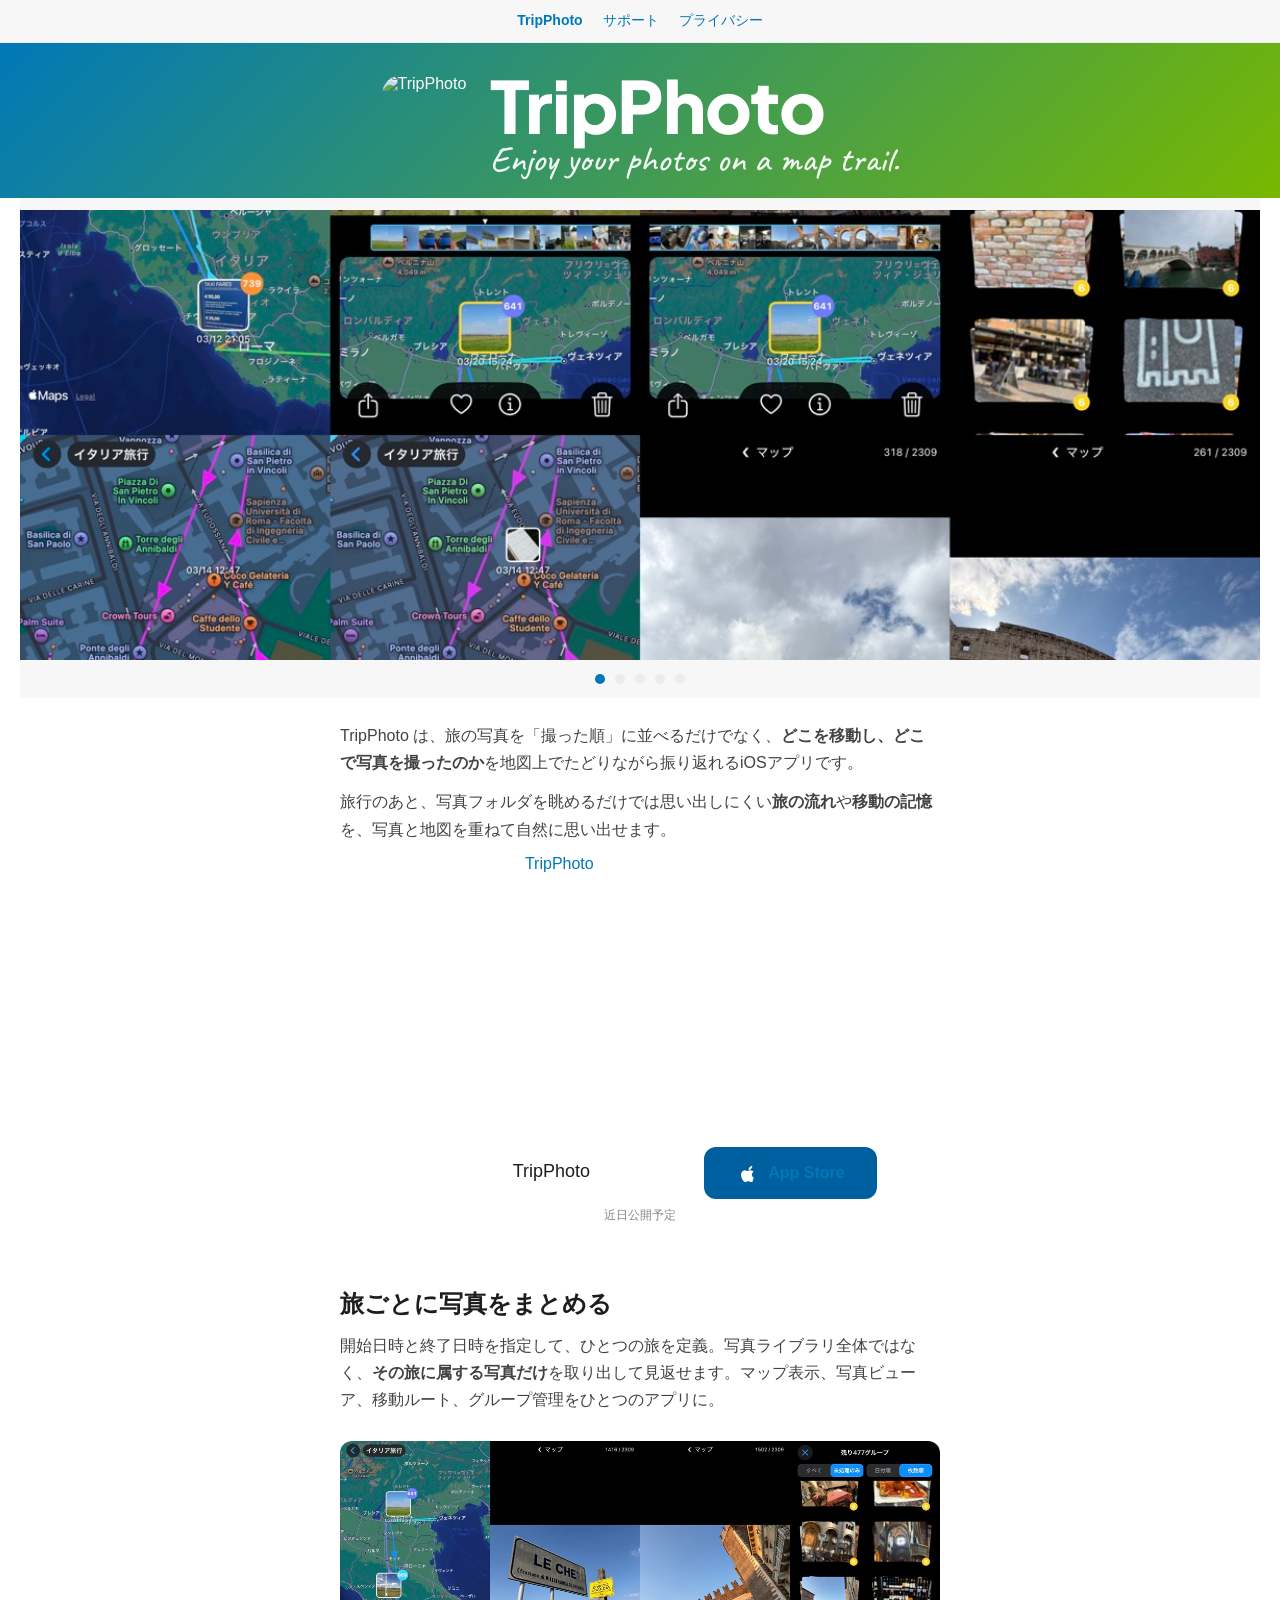
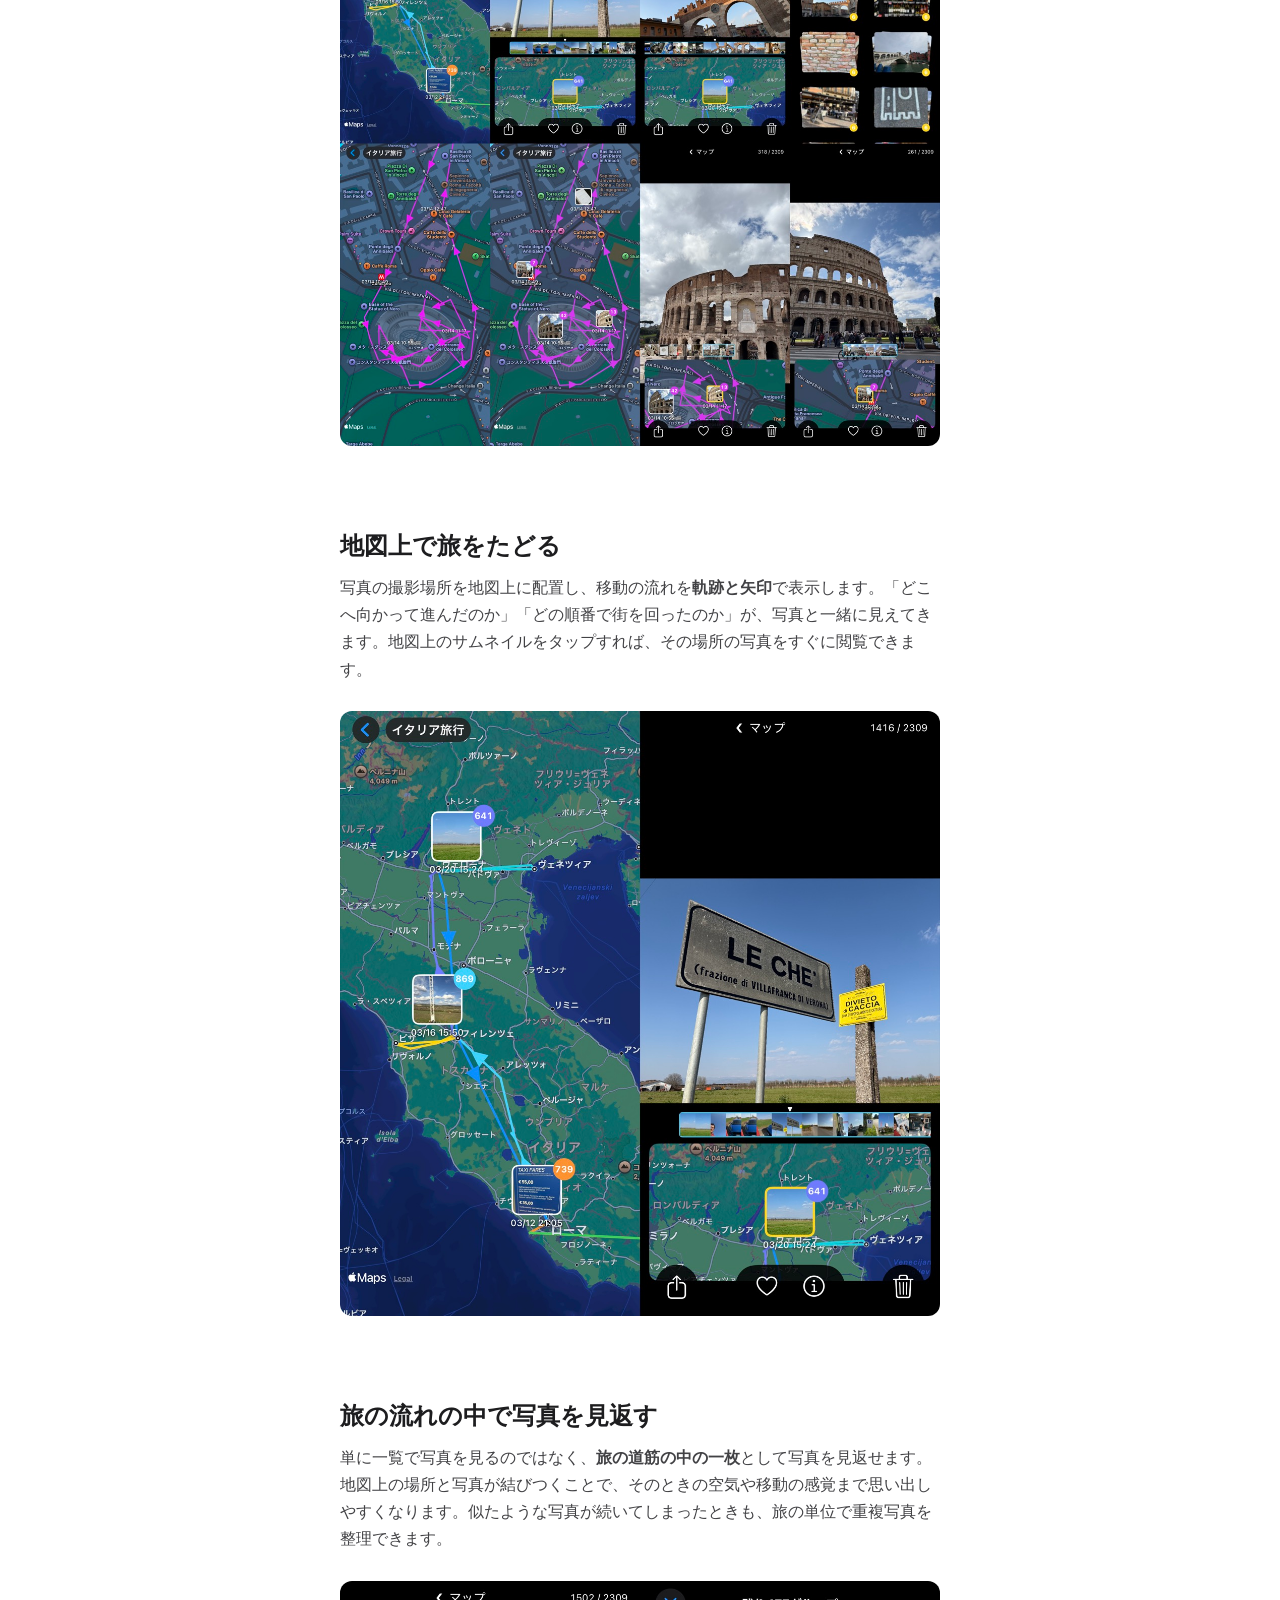
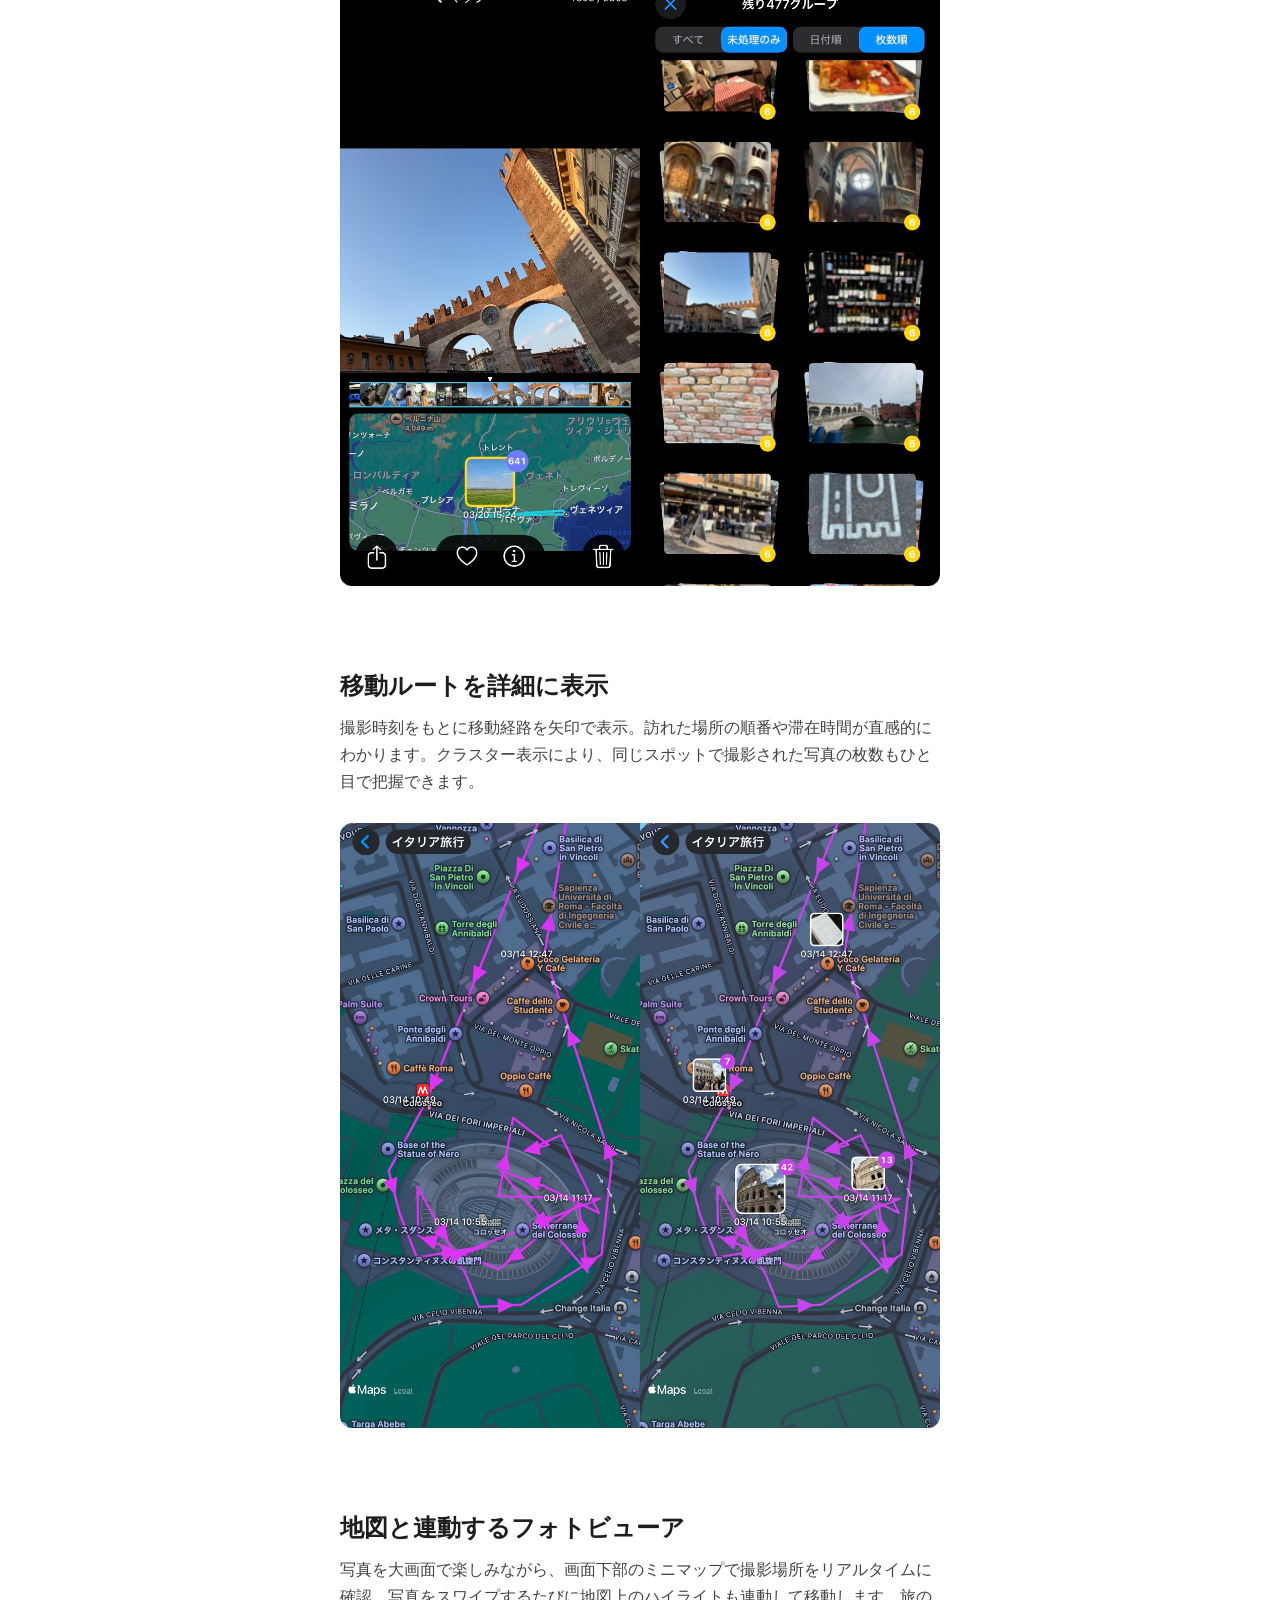
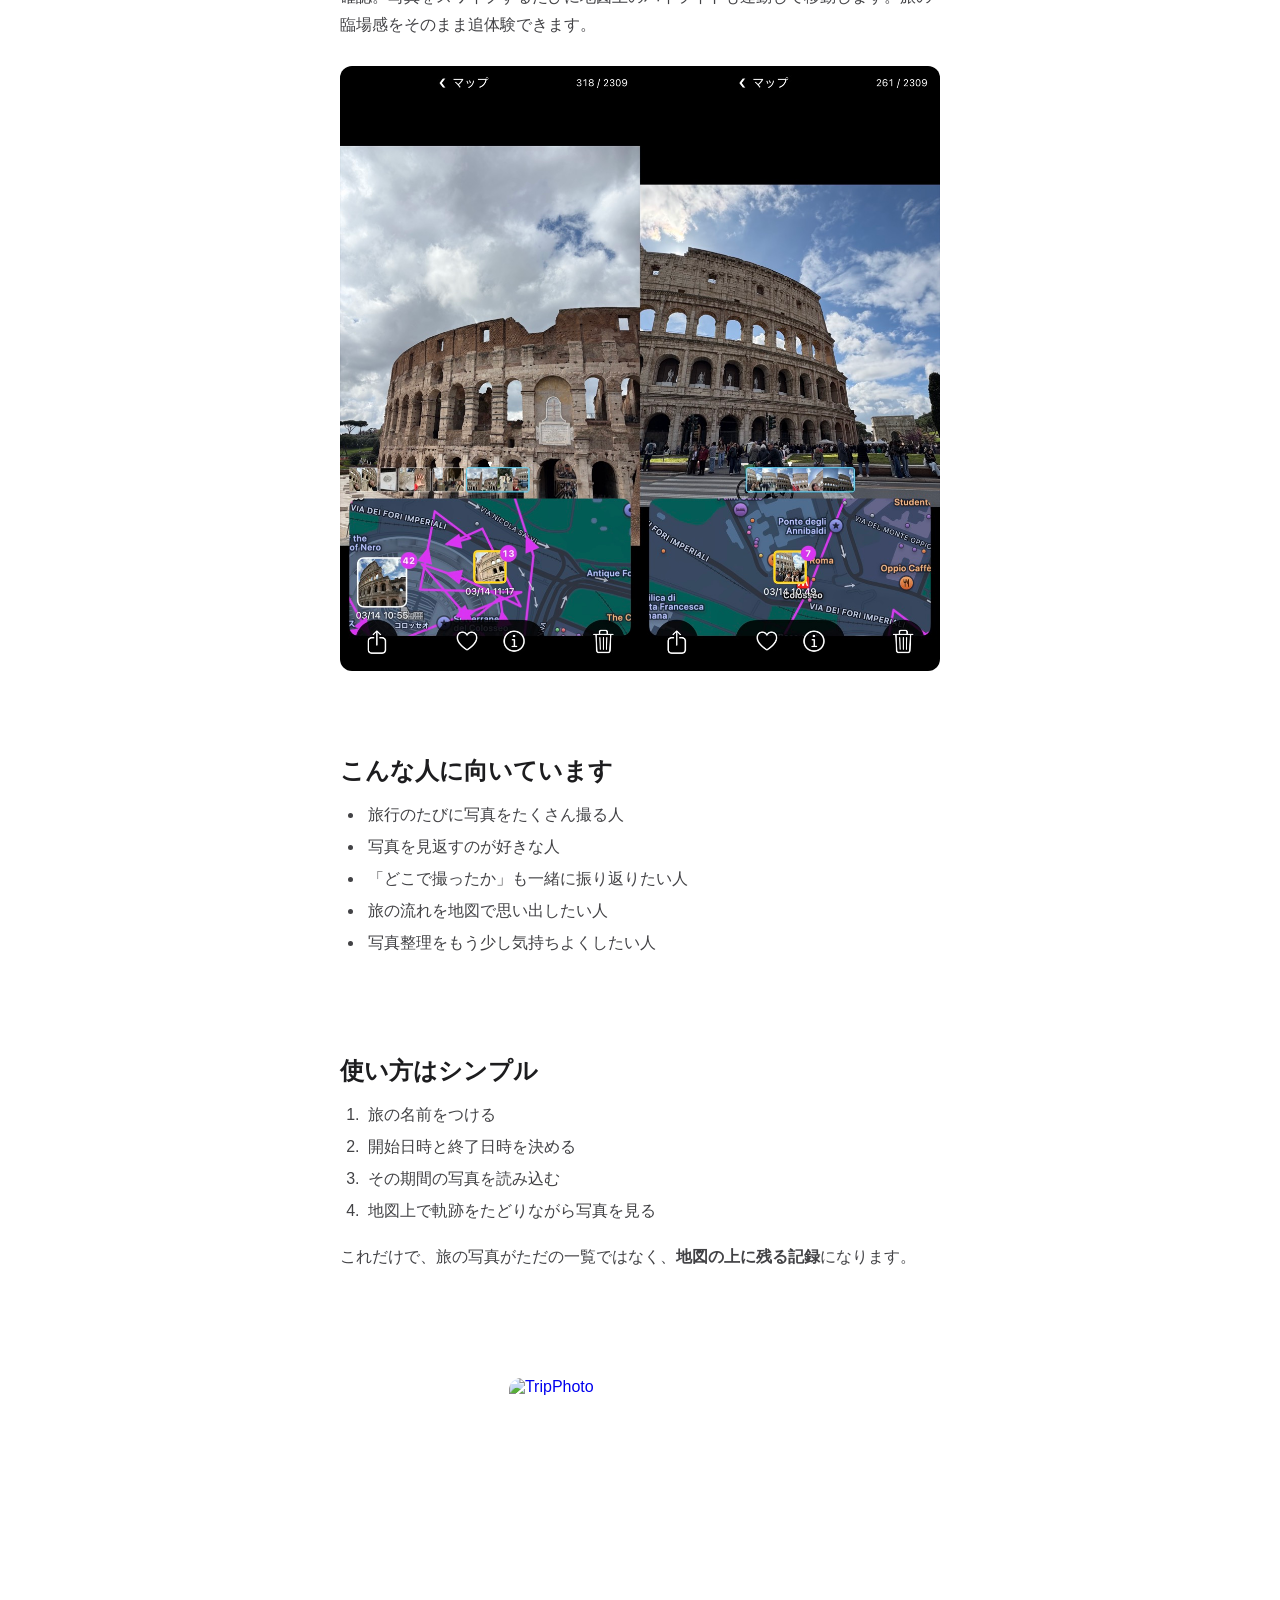
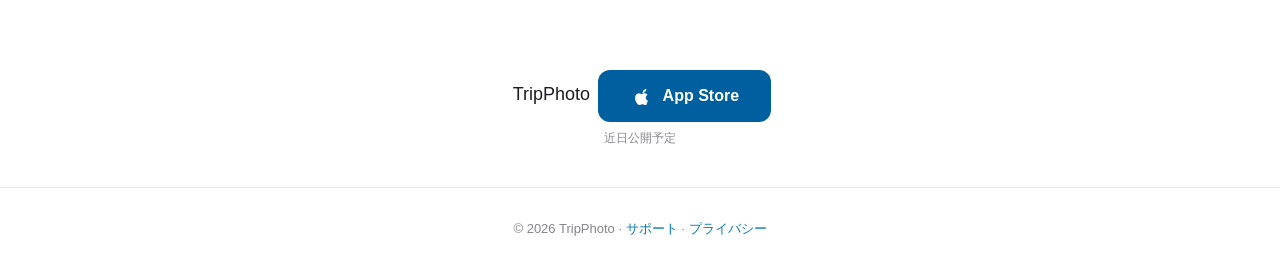
==== commit f20823ae: "App Storeボタンをセンタリング、ページ末尾にもダウンロードリンク追加 Co-Authored-By: Claude Opus 4.6 (1M context) <noreply@anthrop" ====
--- a/index.html
+++ b/index.html
@@ -93,6 +93,20 @@
   <p>これだけで、旅の写真がただの一覧ではなく、<strong>地図の上に残る記録</strong>になります。</p>
 </div>
 
+<div class="feature">
+  <div class="appstore-block">
+    <a href="https://www.apple.com/app-store/" class="appstore-link">
+      <img src="icon_masked.png" alt="TripPhoto" class="appstore-icon-large">
+      <div class="appstore-app-name">TripPhoto</div>
+    </a>
+    <a class="appstore-btn" href="https://www.apple.com/app-store/">
+      <svg width="20" height="24" viewBox="0 0 20 24" fill="white"><path d="M17.05 20.28c-.98.95-2.05.88-3.08.4-1.09-.5-2.08-.52-3.23 0-1.44.65-2.2.46-3.06-.4C3.79 16.17 4.36 9.53 8.86 9.28c1.27.06 2.15.72 2.9.76.98-.2 1.92-.78 2.97-.7 1.26.1 2.2.6 2.83 1.53-2.59 1.55-1.97 4.96.35 5.91-.46 1.22-.68 1.78-1.28 2.86l.42.64zM12.57 9.15c-.17-2.2 1.68-4.1 3.72-4.28.28 2.5-2.26 4.38-3.72 4.28z"/></svg>
+      <span>App Store</span>
+    </a>
+    <div class="coming-soon">近日公開予定</div>
+  </div>
+</div>
+
 <footer id="site-footer"></footer>
 
 <script src="common.js"></script>
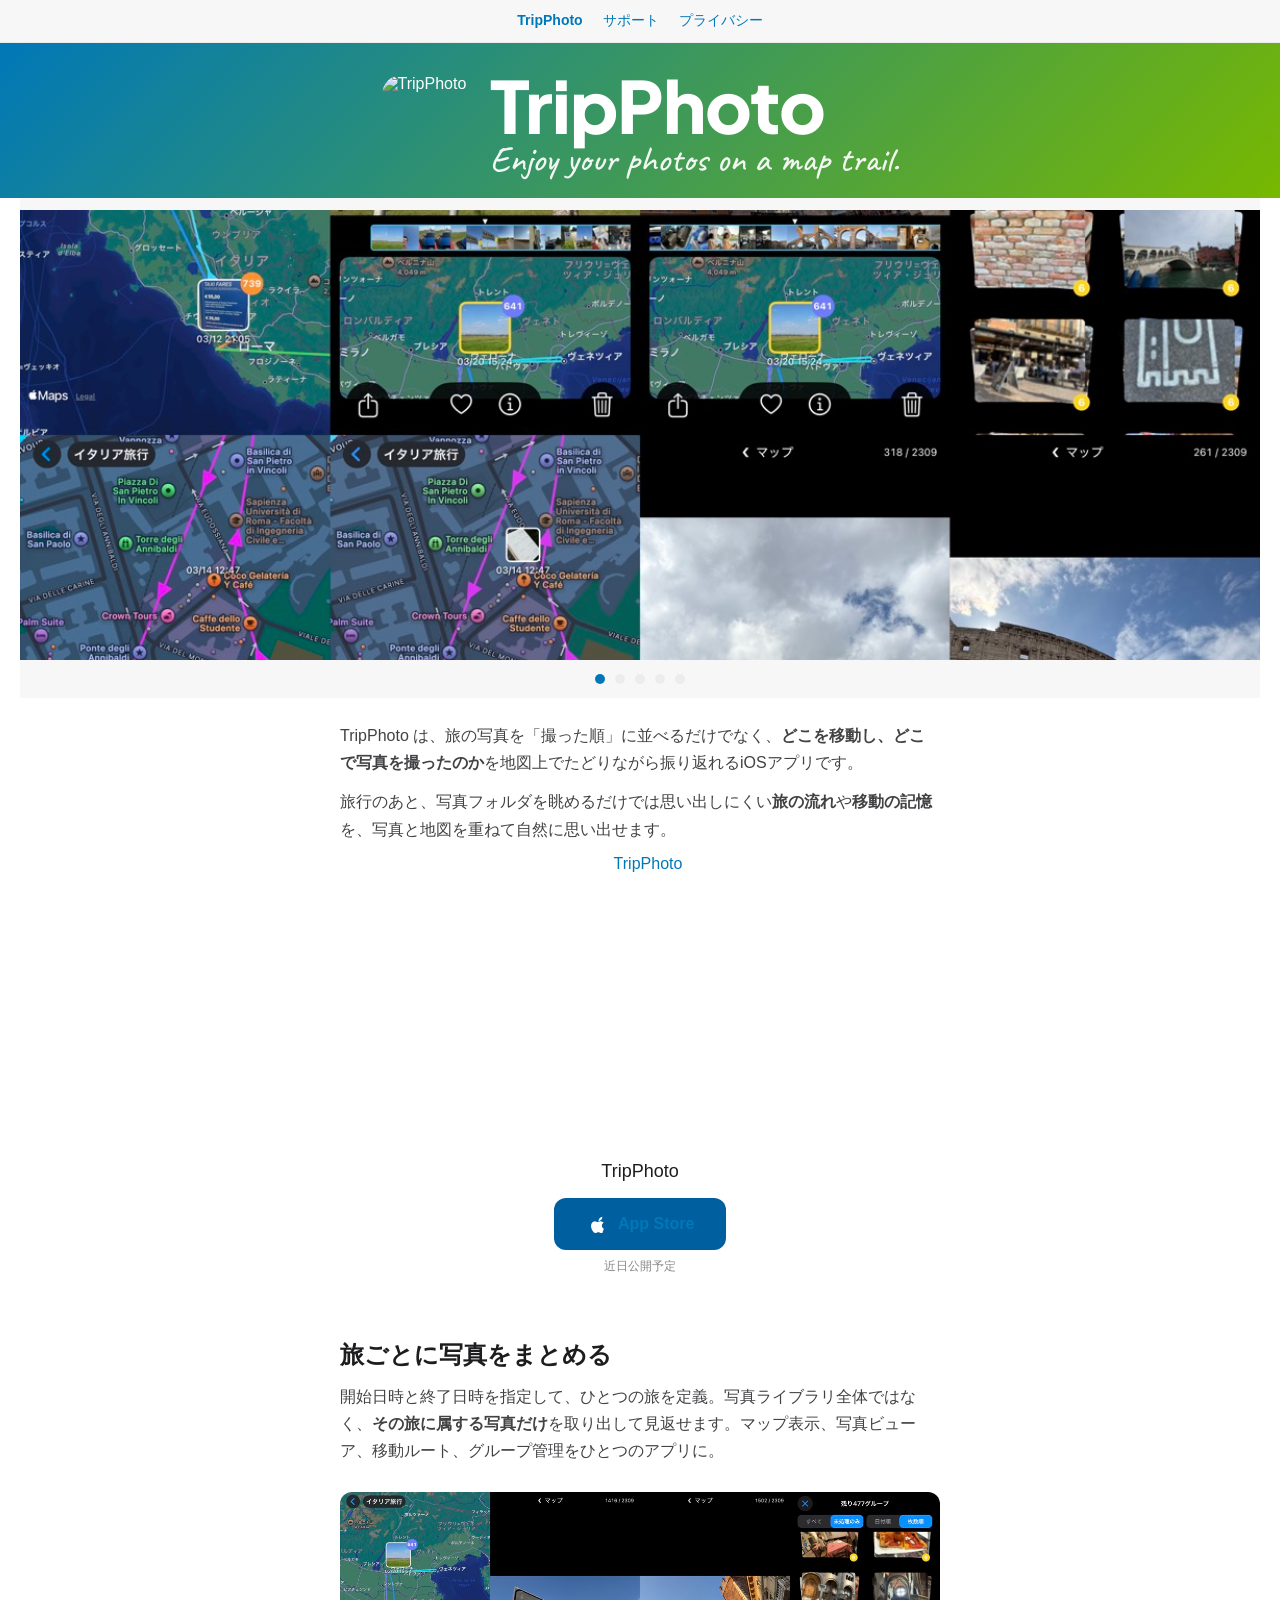
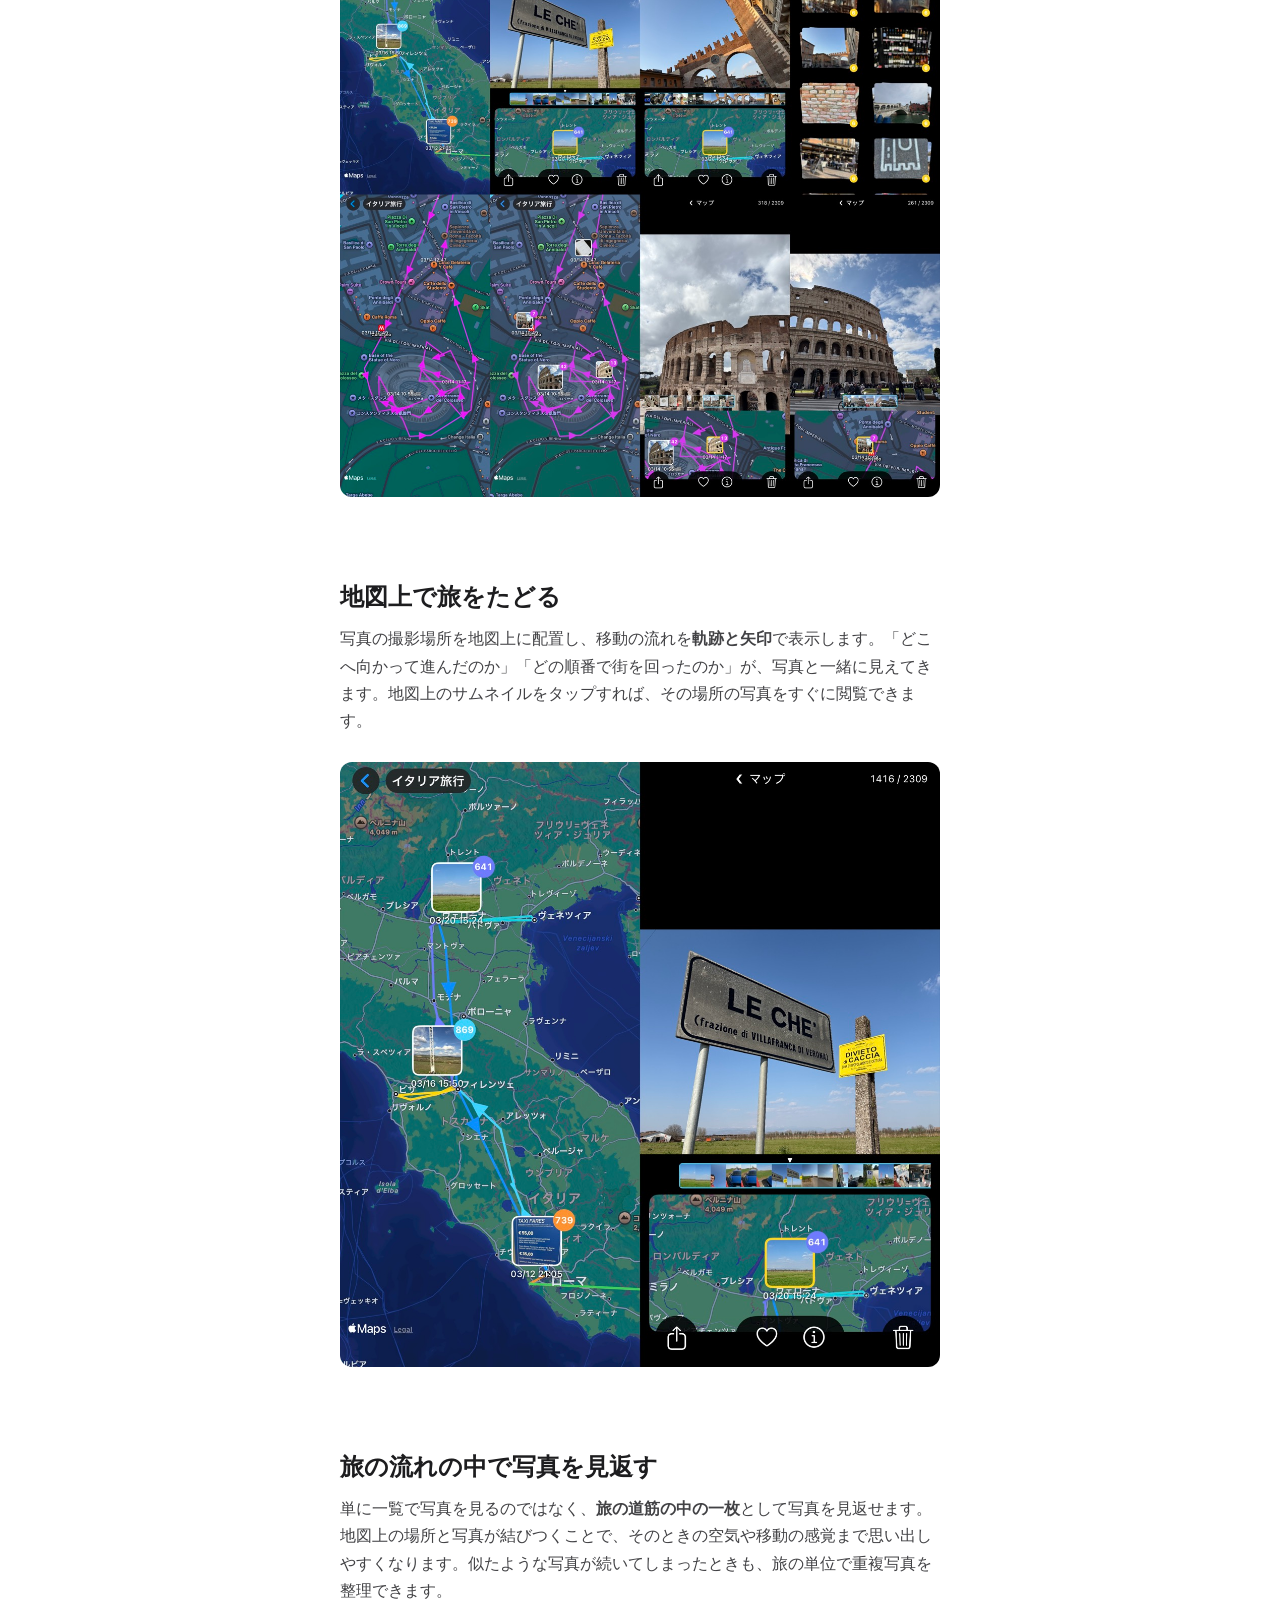
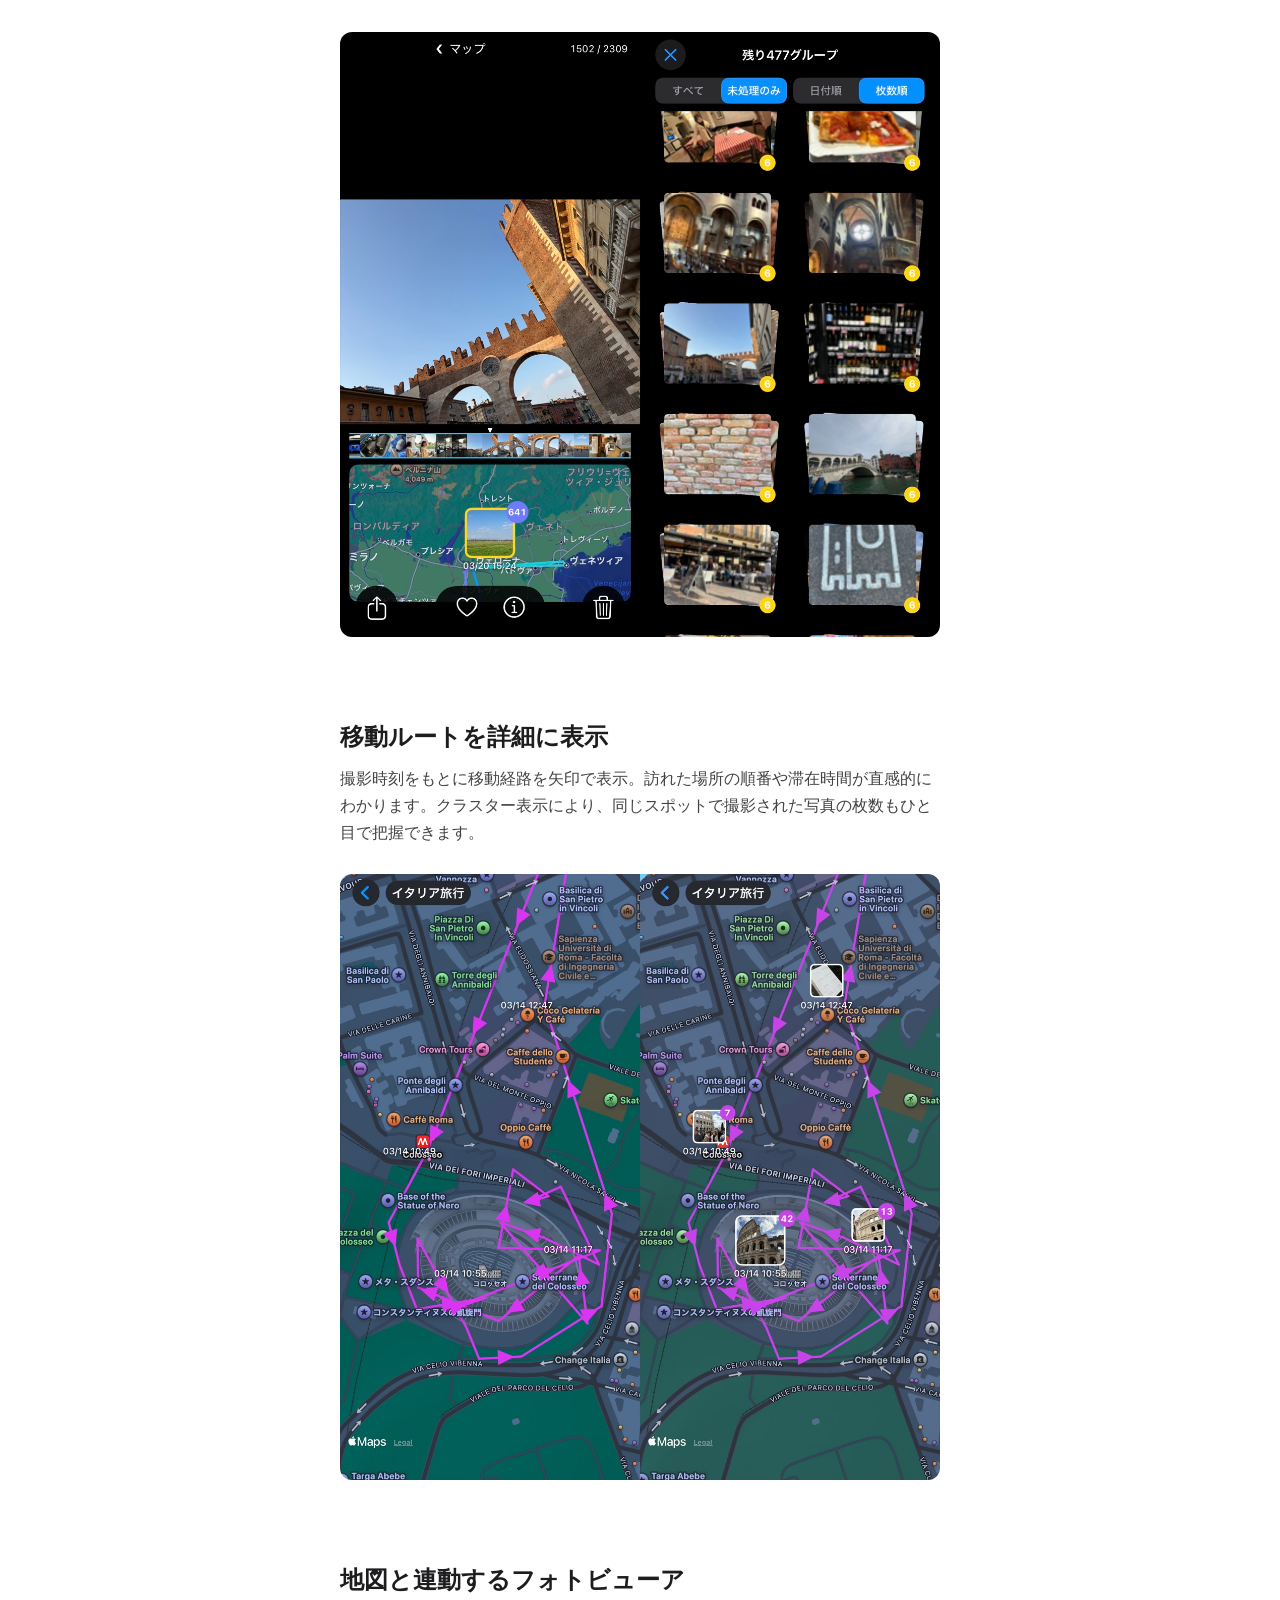
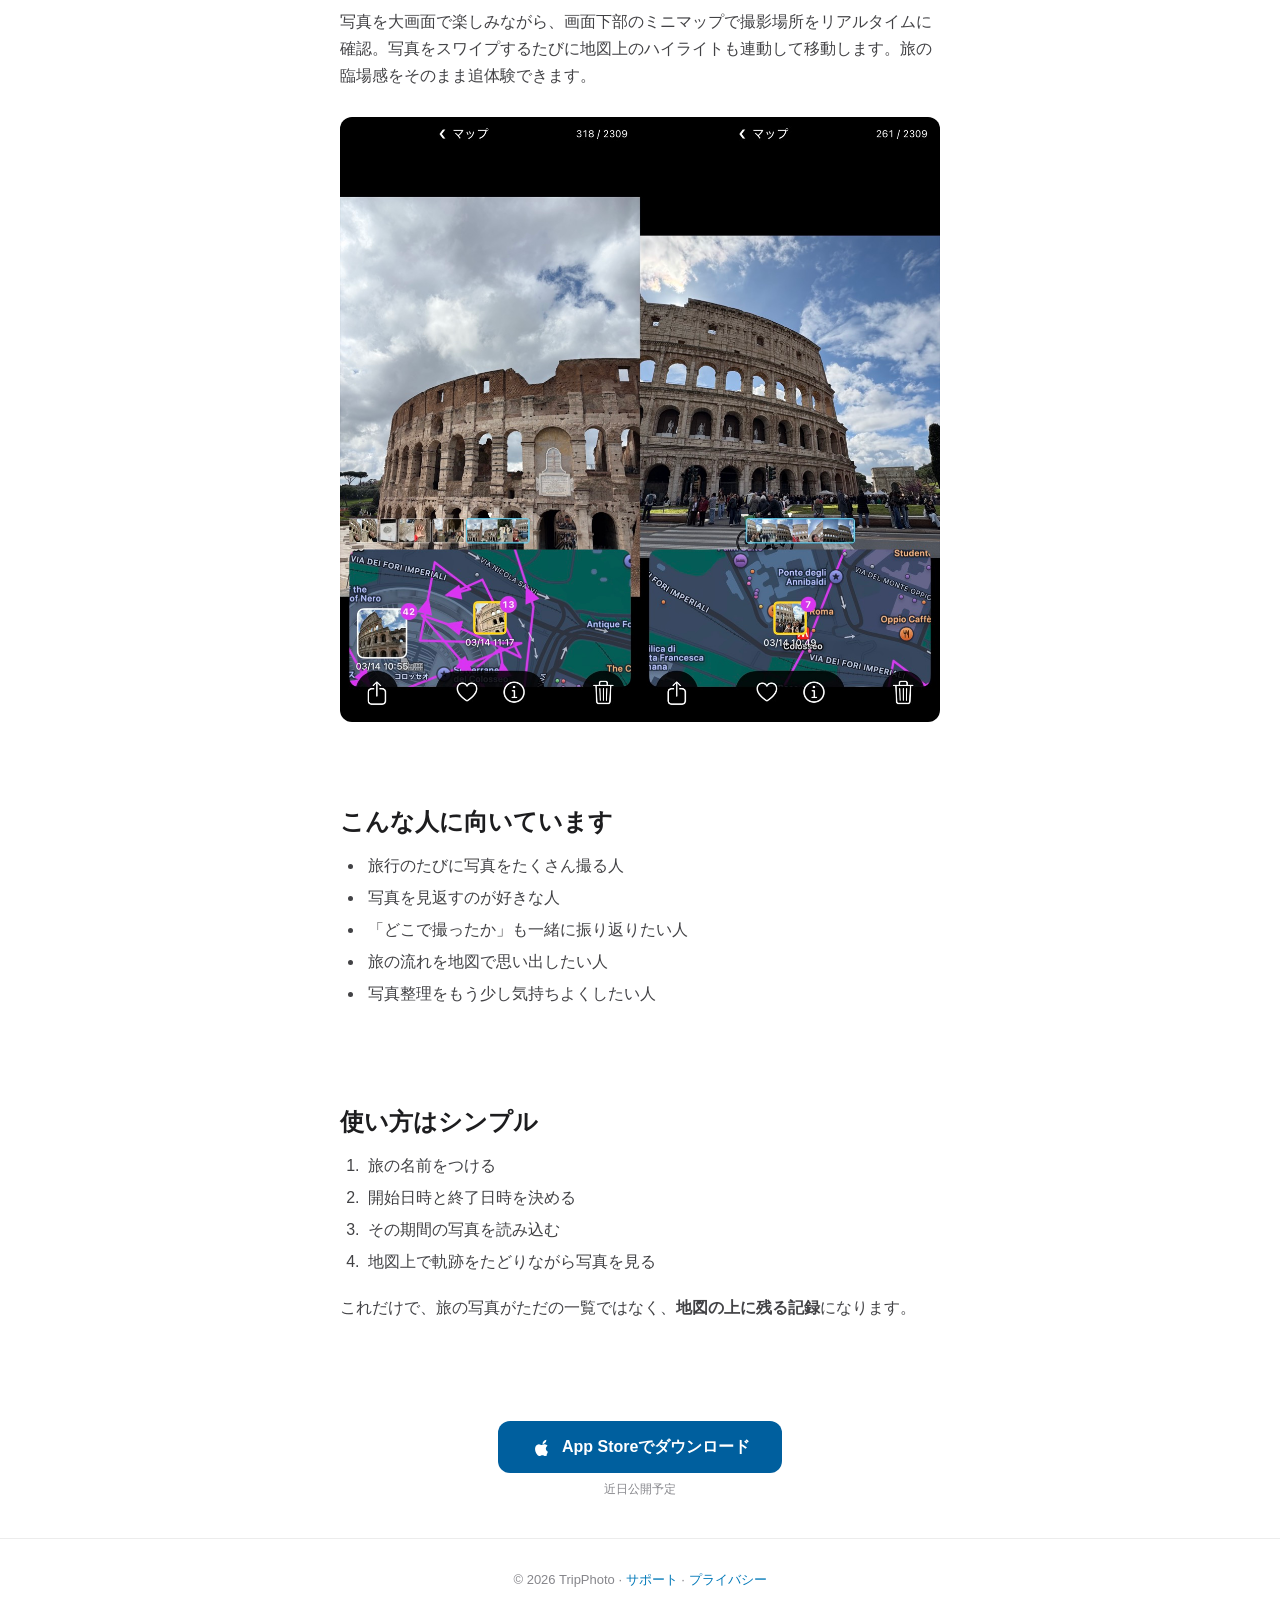
==== commit 0beff60b: "最下部のアイコン削除、ボタンを「App Storeでダウンロード」に変更 Co-Authored-By: Claude Opus 4.6 (1M context) <noreply@anthropic" ====
--- a/index.html
+++ b/index.html
@@ -95,13 +95,9 @@
 
 <div class="feature">
   <div class="appstore-block">
-    <a href="https://www.apple.com/app-store/" class="appstore-link">
-      <img src="icon_masked.png" alt="TripPhoto" class="appstore-icon-large">
-      <div class="appstore-app-name">TripPhoto</div>
-    </a>
     <a class="appstore-btn" href="https://www.apple.com/app-store/">
       <svg width="20" height="24" viewBox="0 0 20 24" fill="white"><path d="M17.05 20.28c-.98.95-2.05.88-3.08.4-1.09-.5-2.08-.52-3.23 0-1.44.65-2.2.46-3.06-.4C3.79 16.17 4.36 9.53 8.86 9.28c1.27.06 2.15.72 2.9.76.98-.2 1.92-.78 2.97-.7 1.26.1 2.2.6 2.83 1.53-2.59 1.55-1.97 4.96.35 5.91-.46 1.22-.68 1.78-1.28 2.86l.42.64zM12.57 9.15c-.17-2.2 1.68-4.1 3.72-4.28.28 2.5-2.26 4.38-3.72 4.28z"/></svg>
-      <span>App Store</span>
+      <span>App Storeでダウンロード</span>
     </a>
     <div class="coming-soon">近日公開予定</div>
   </div>
--- a/style.css
+++ b/style.css
@@ -219,7 +219,7 @@
   text-align: center;
 }
 .appstore-link {
-  display: inline-block;
+  display: block;
   text-decoration: none;
 }
 .appstore-icon-large {
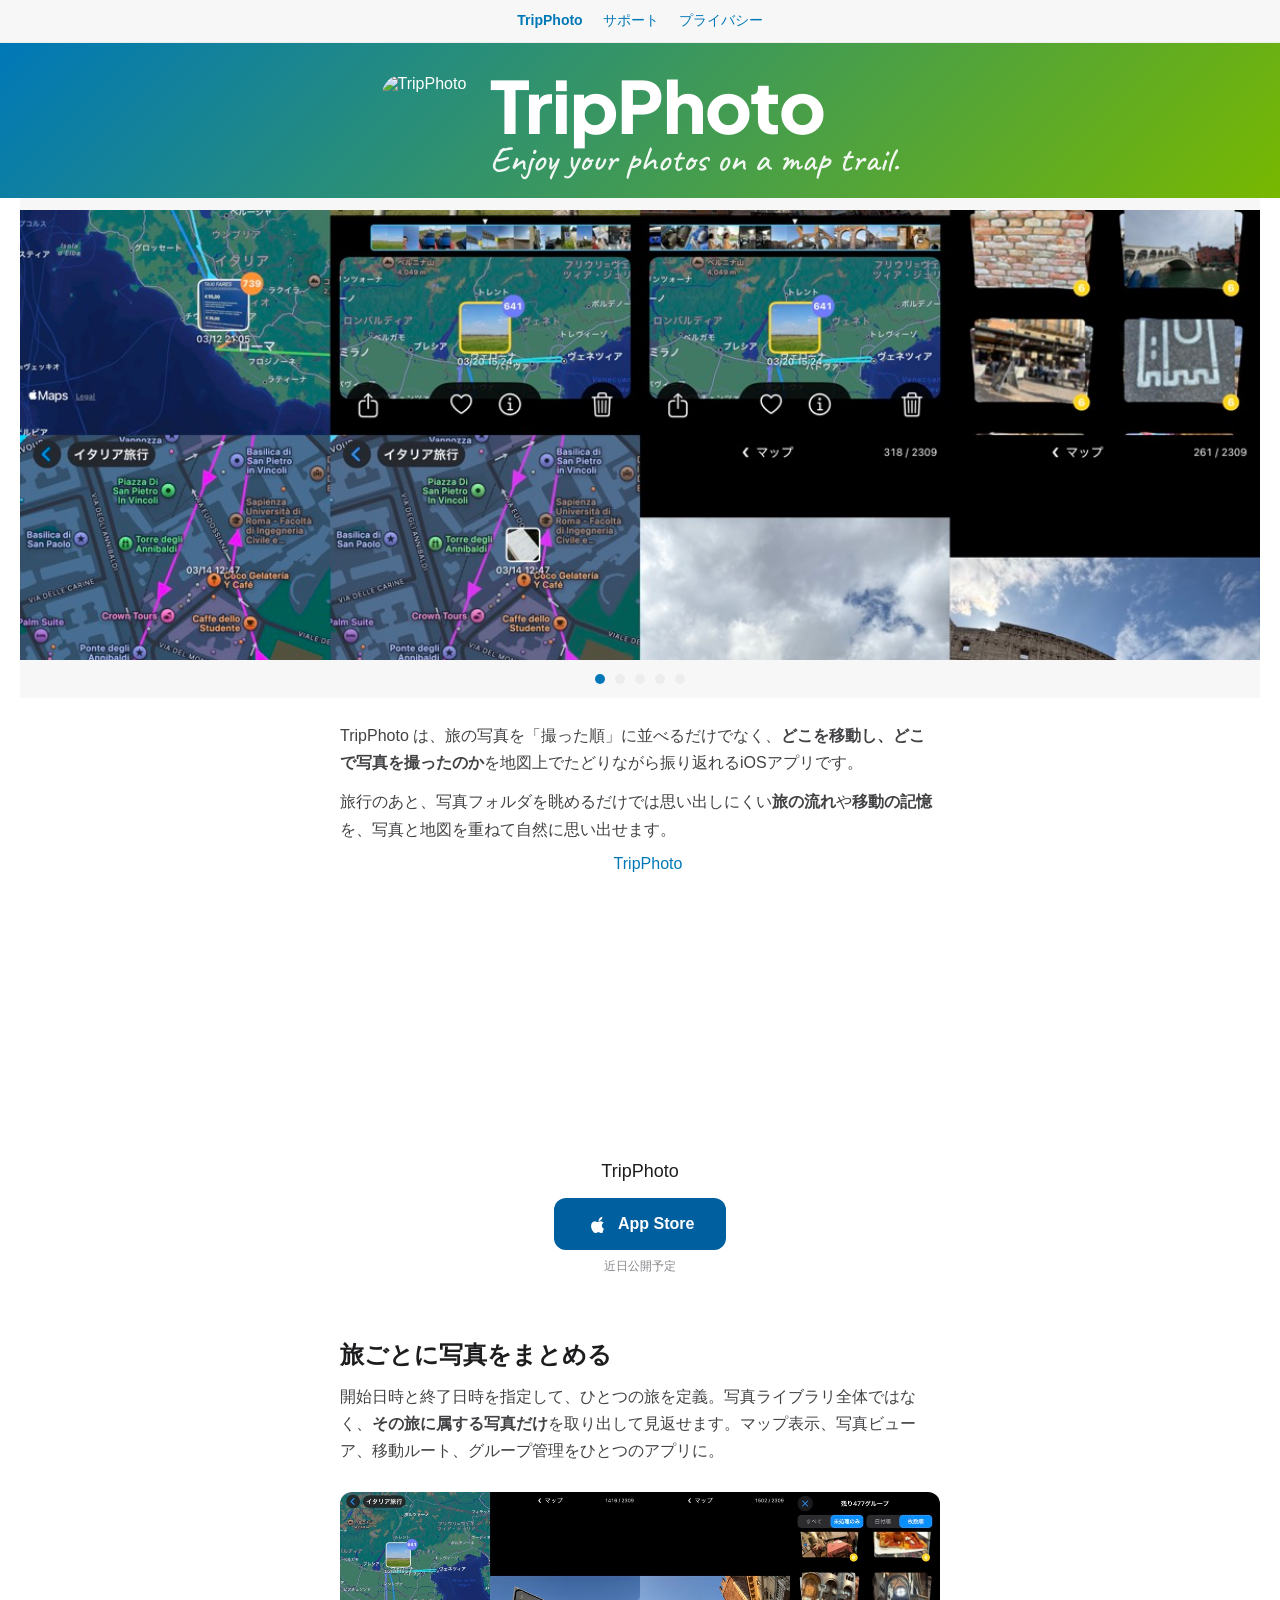
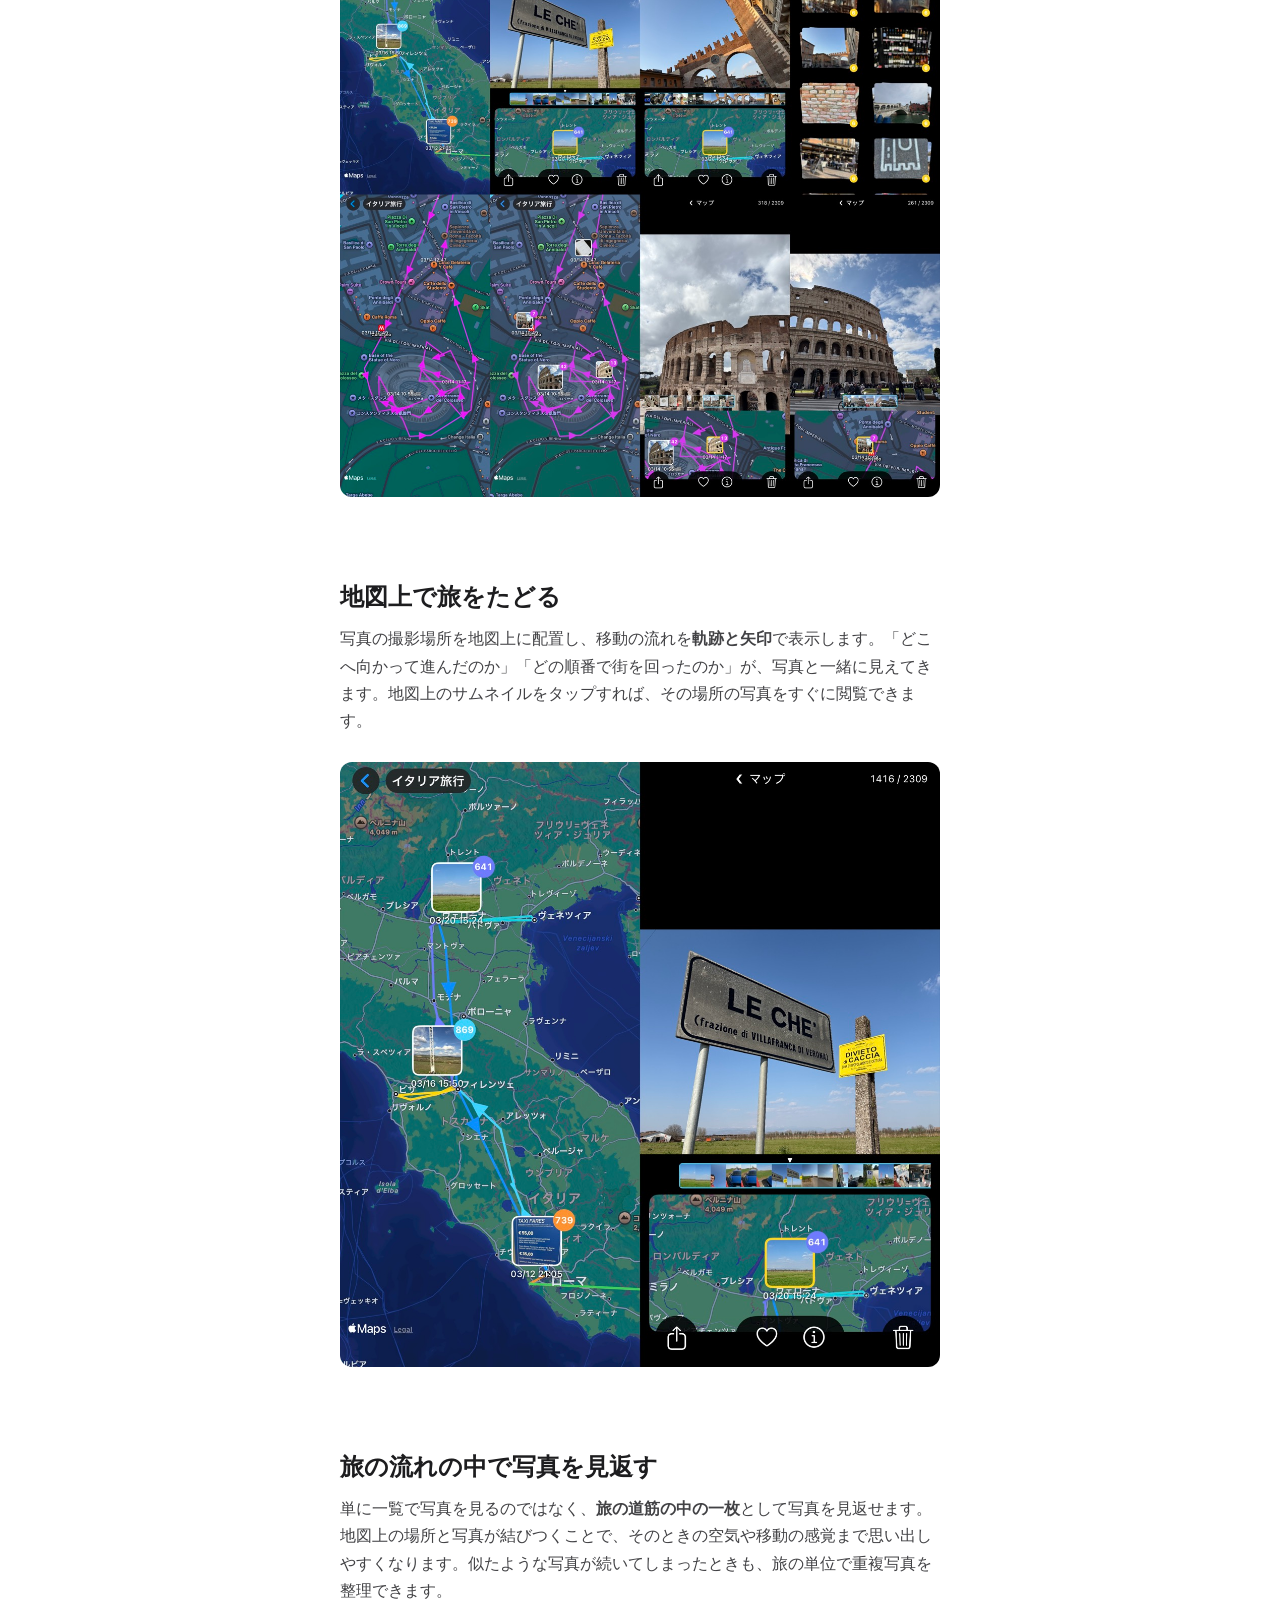
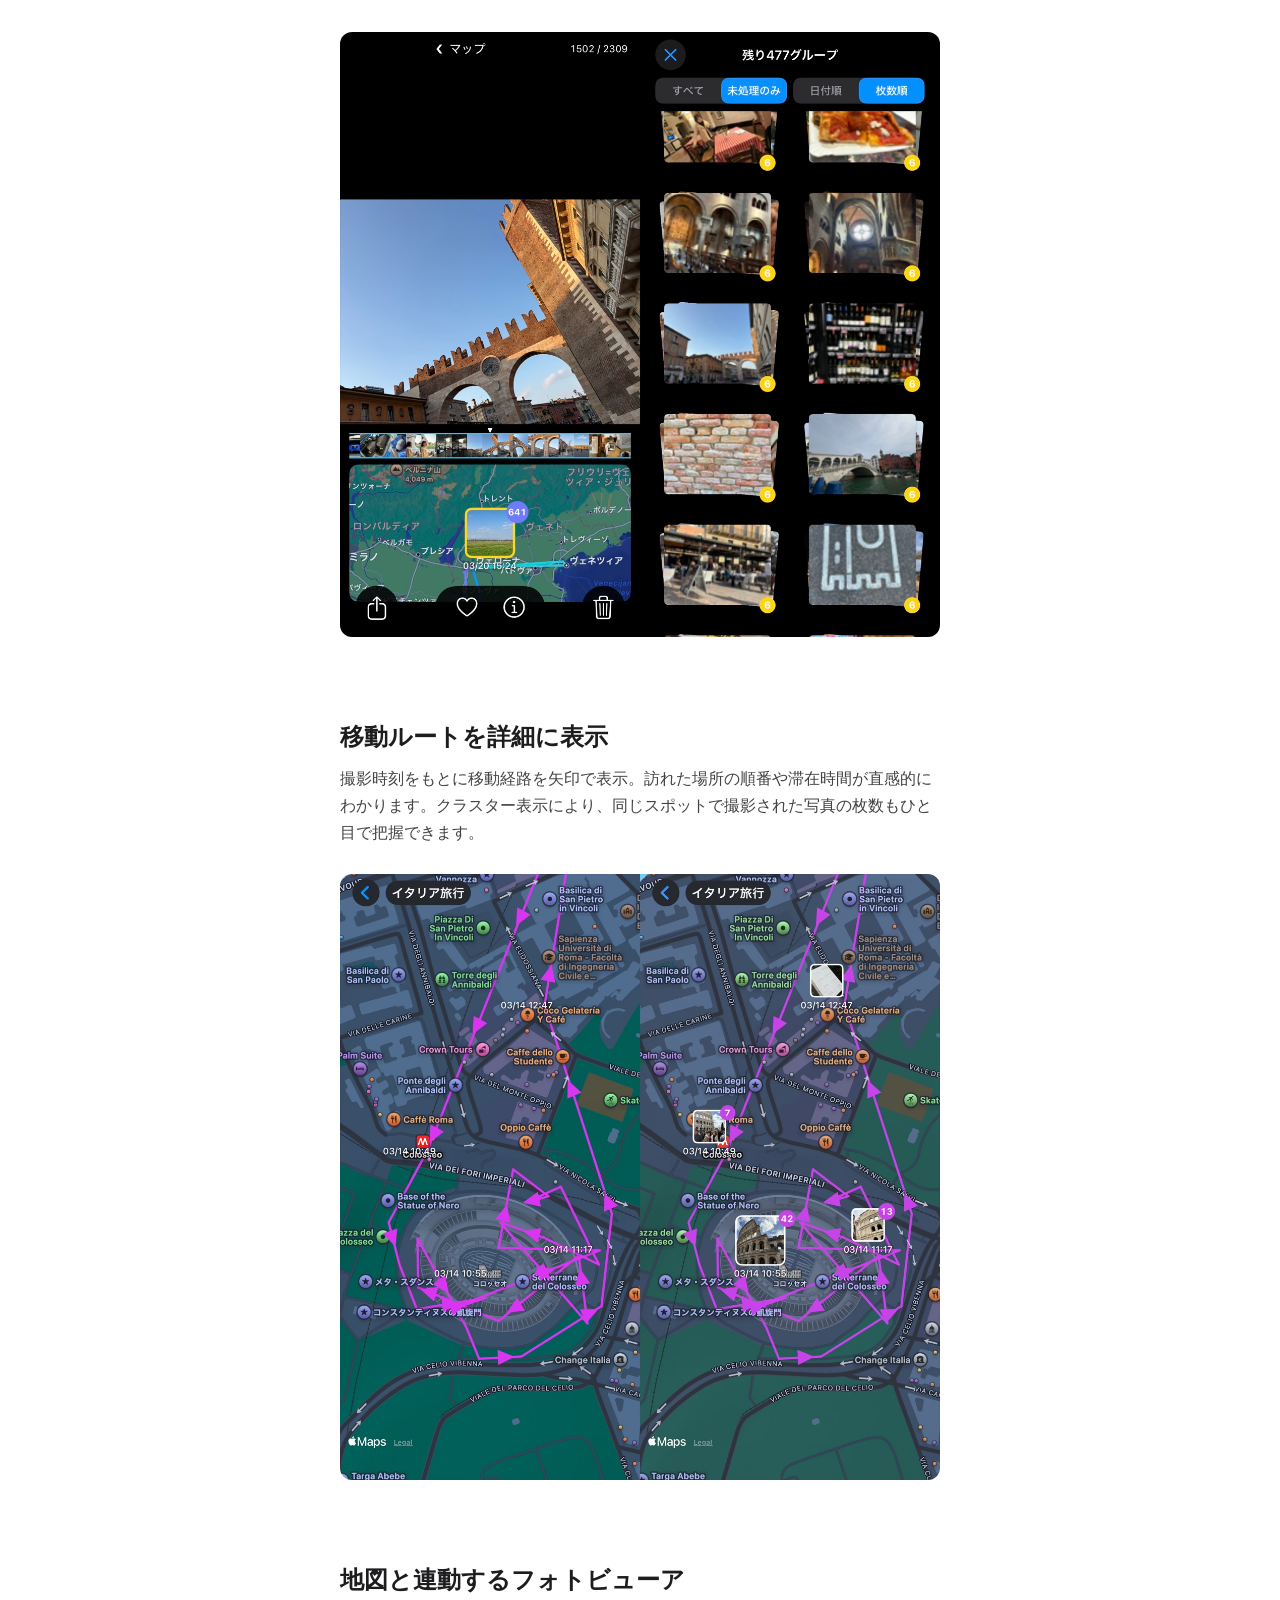
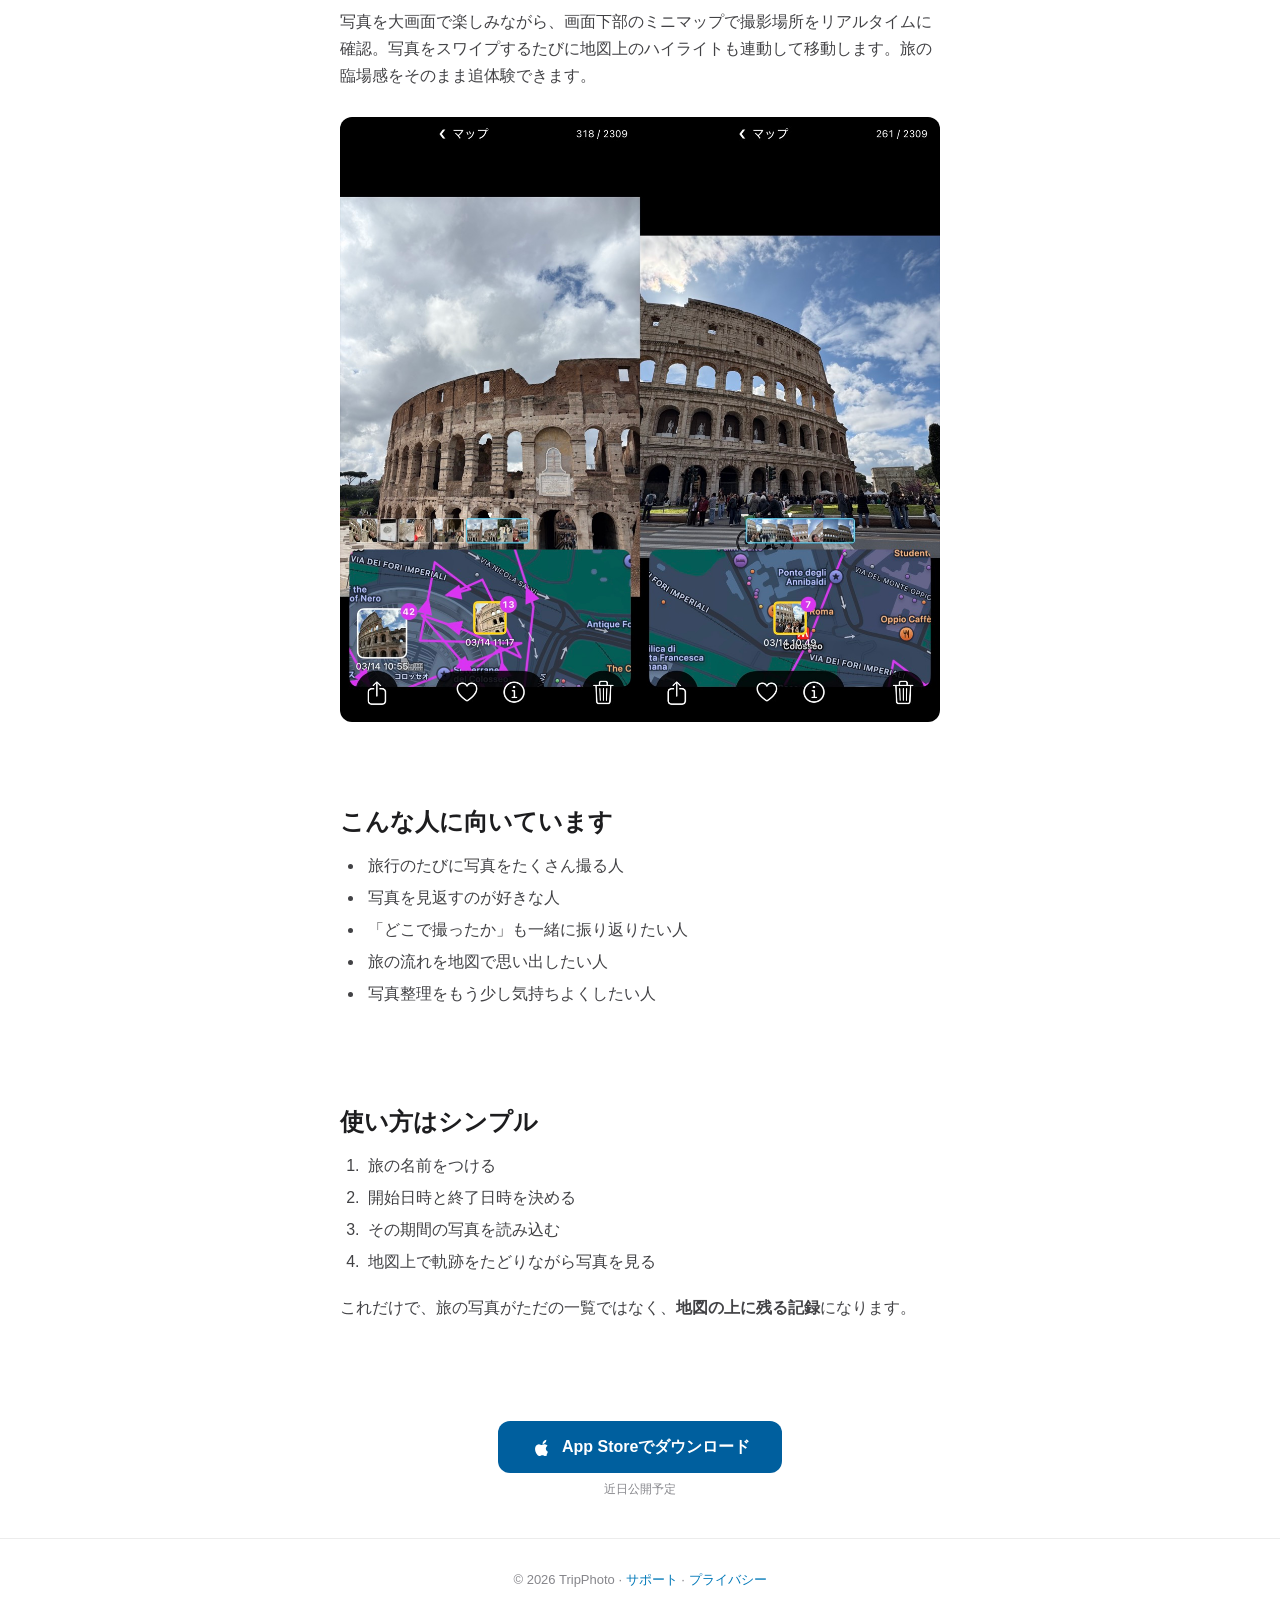
==== commit 03ffc3bb: "アプリ名をリンクから外してテキスト選択可能に Co-Authored-By: Claude Opus 4.6 (1M context) <noreply@anthropic.com>" ====
--- a/index.html
+++ b/index.html
@@ -31,8 +31,8 @@
   <div class="appstore-block">
     <a href="https://www.apple.com/app-store/" class="appstore-link">
       <img src="icon_masked.png" alt="TripPhoto" class="appstore-icon-large">
-      <div class="appstore-app-name">TripPhoto</div>
     </a>
+    <div class="appstore-app-name">TripPhoto</div>
     <a class="appstore-btn" href="https://www.apple.com/app-store/">
       <svg width="20" height="24" viewBox="0 0 20 24" fill="white"><path d="M17.05 20.28c-.98.95-2.05.88-3.08.4-1.09-.5-2.08-.52-3.23 0-1.44.65-2.2.46-3.06-.4C3.79 16.17 4.36 9.53 8.86 9.28c1.27.06 2.15.72 2.9.76.98-.2 1.92-.78 2.97-.7 1.26.1 2.2.6 2.83 1.53-2.59 1.55-1.97 4.96.35 5.91-.46 1.22-.68 1.78-1.28 2.86l.42.64zM12.57 9.15c-.17-2.2 1.68-4.1 3.72-4.28.28 2.5-2.26 4.38-3.72 4.28z"/></svg>
       <span>App Store</span>
--- a/style.css
+++ b/style.css
@@ -139,6 +139,8 @@
 }
 .content a { color: #0078B8; text-decoration: none; }
 .content a:hover { text-decoration: underline; }
+.content a.appstore-btn { color: #fff; }
+.content a.appstore-btn:hover { text-decoration: none; }
 .content .updated {
   font-size: 13px;
   color: #86868b;
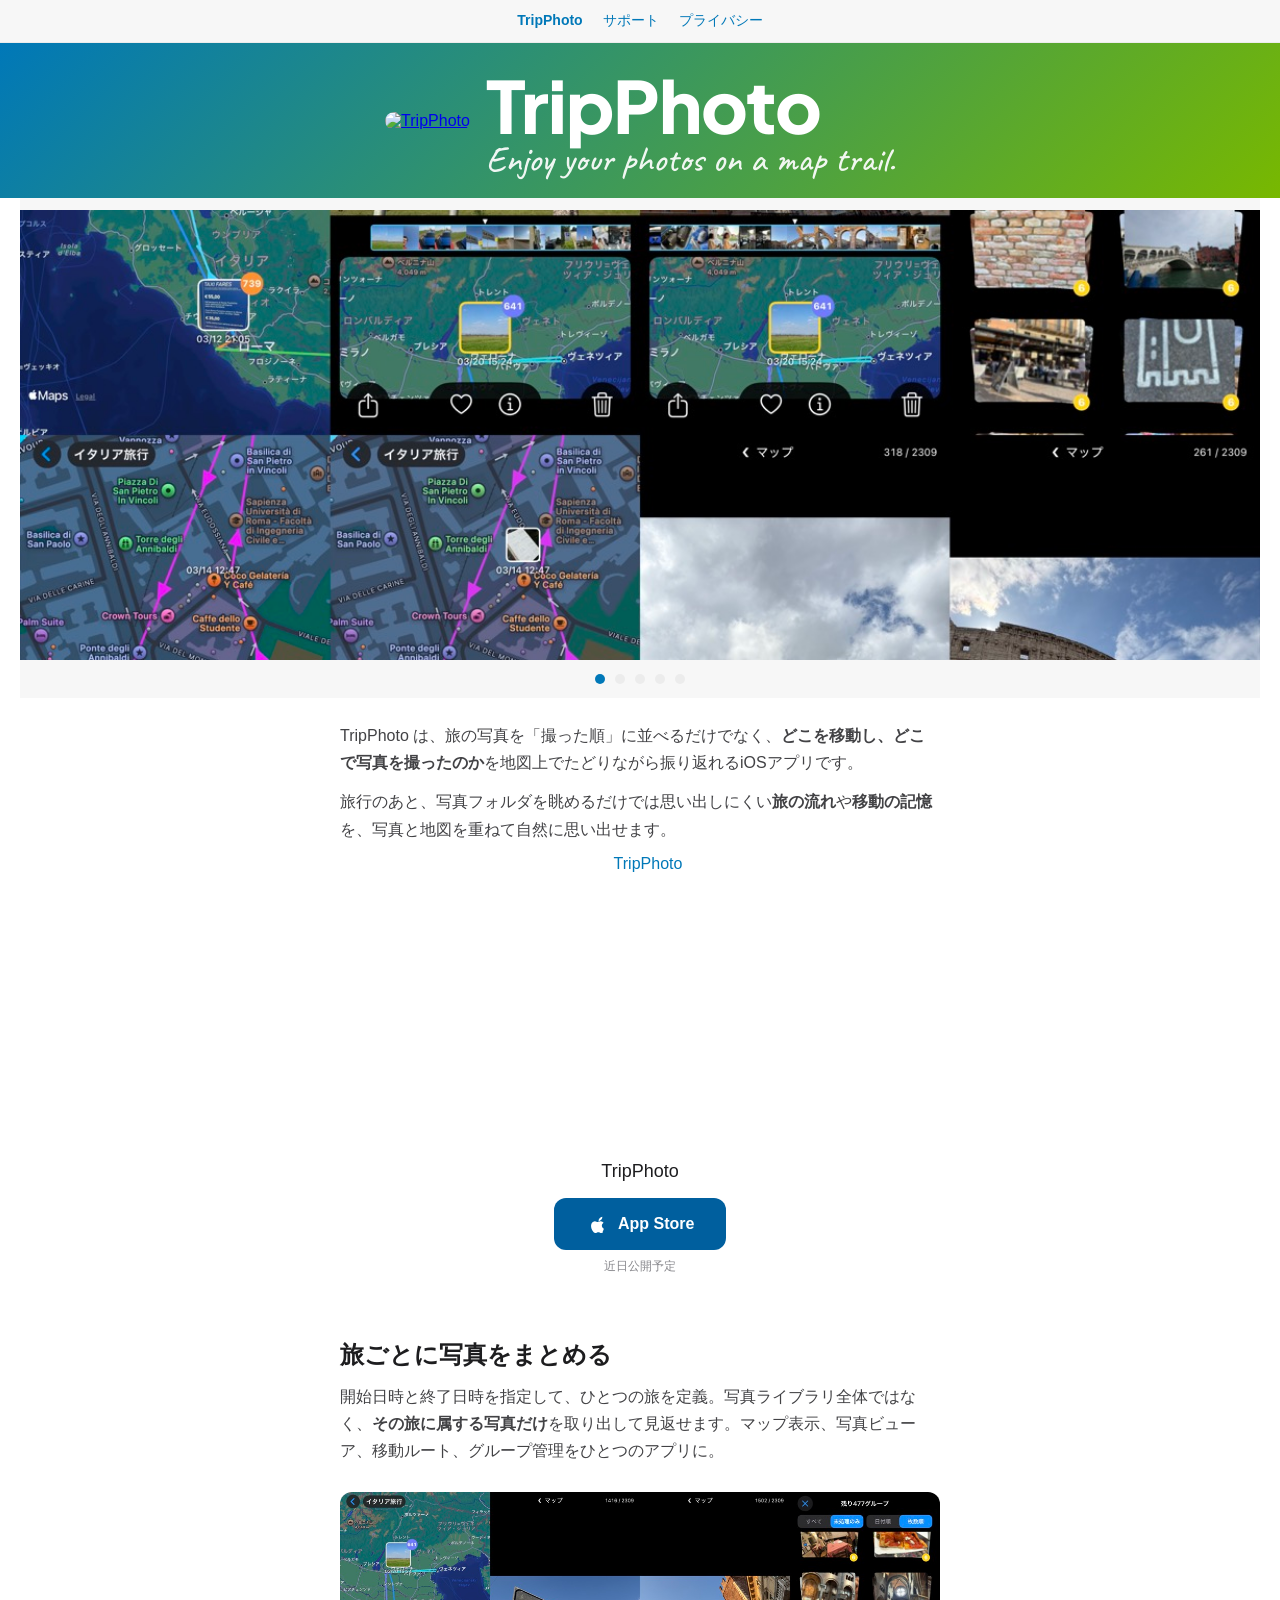
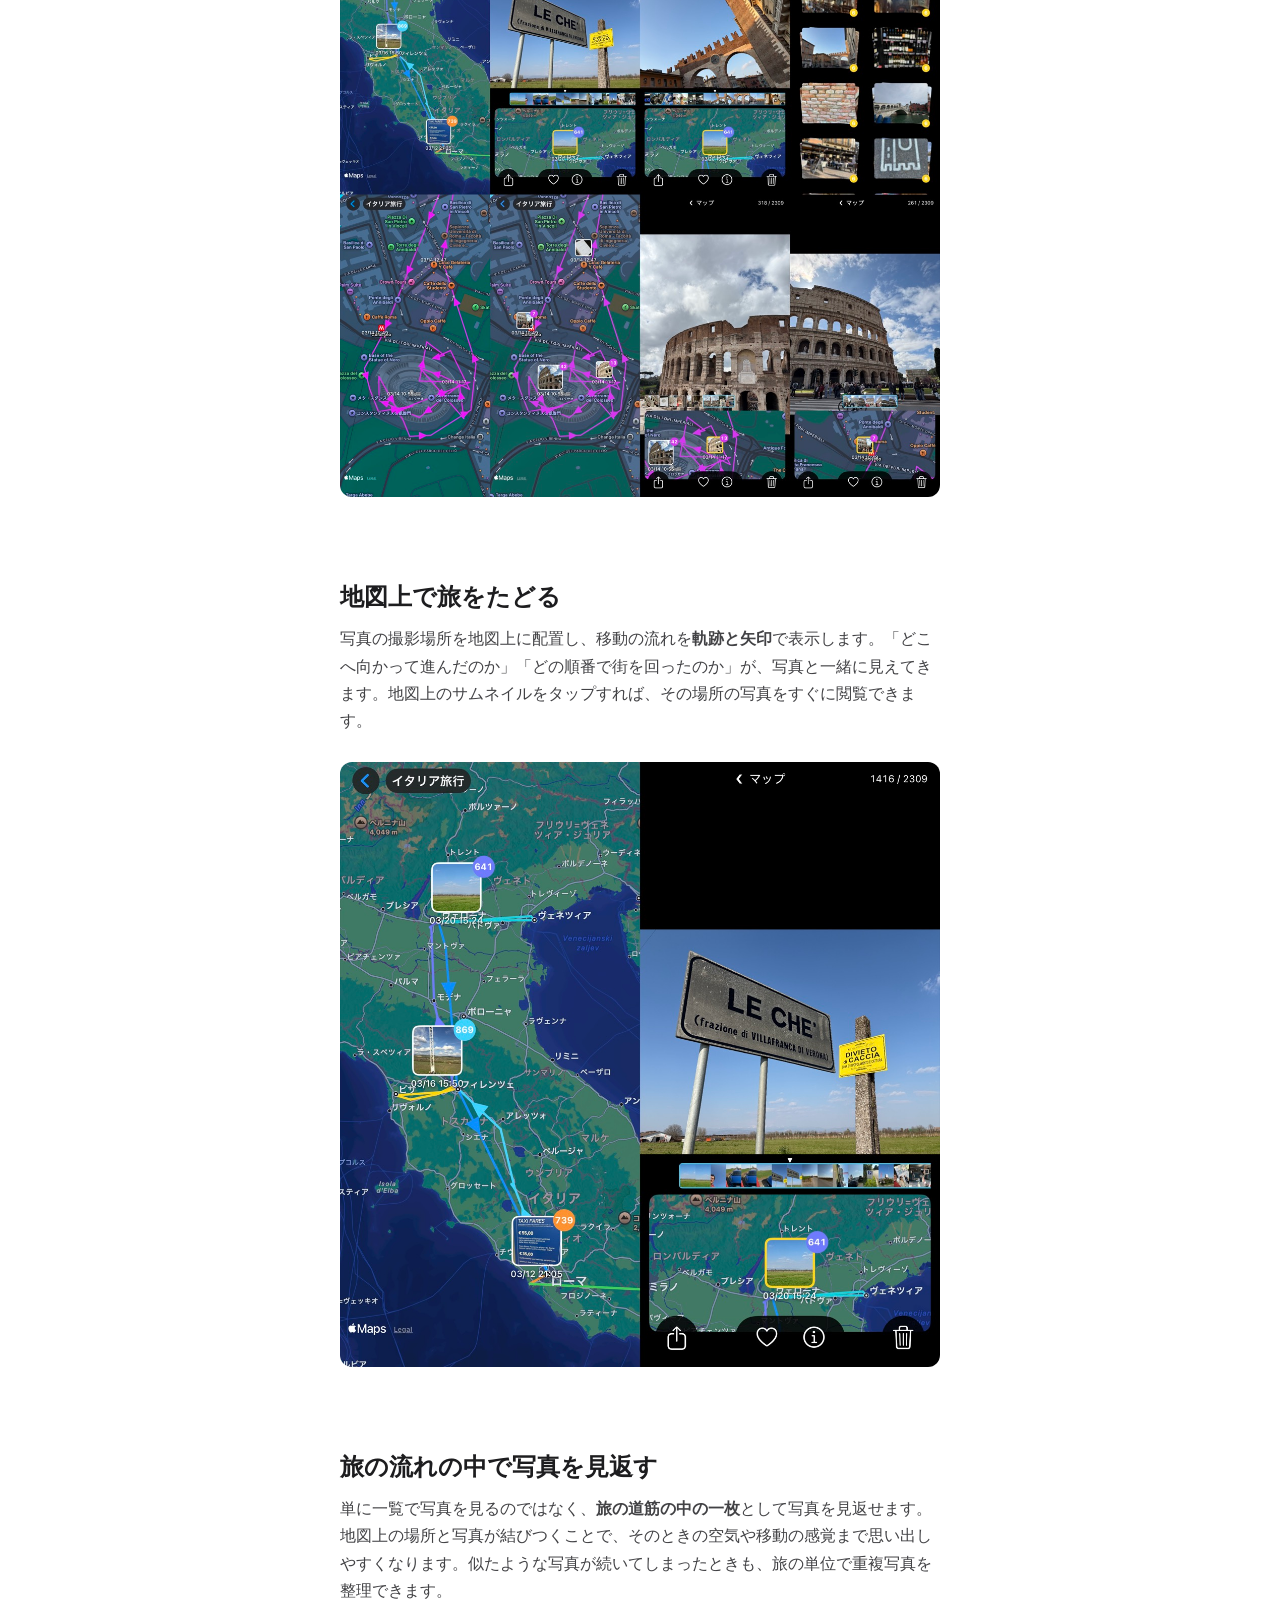
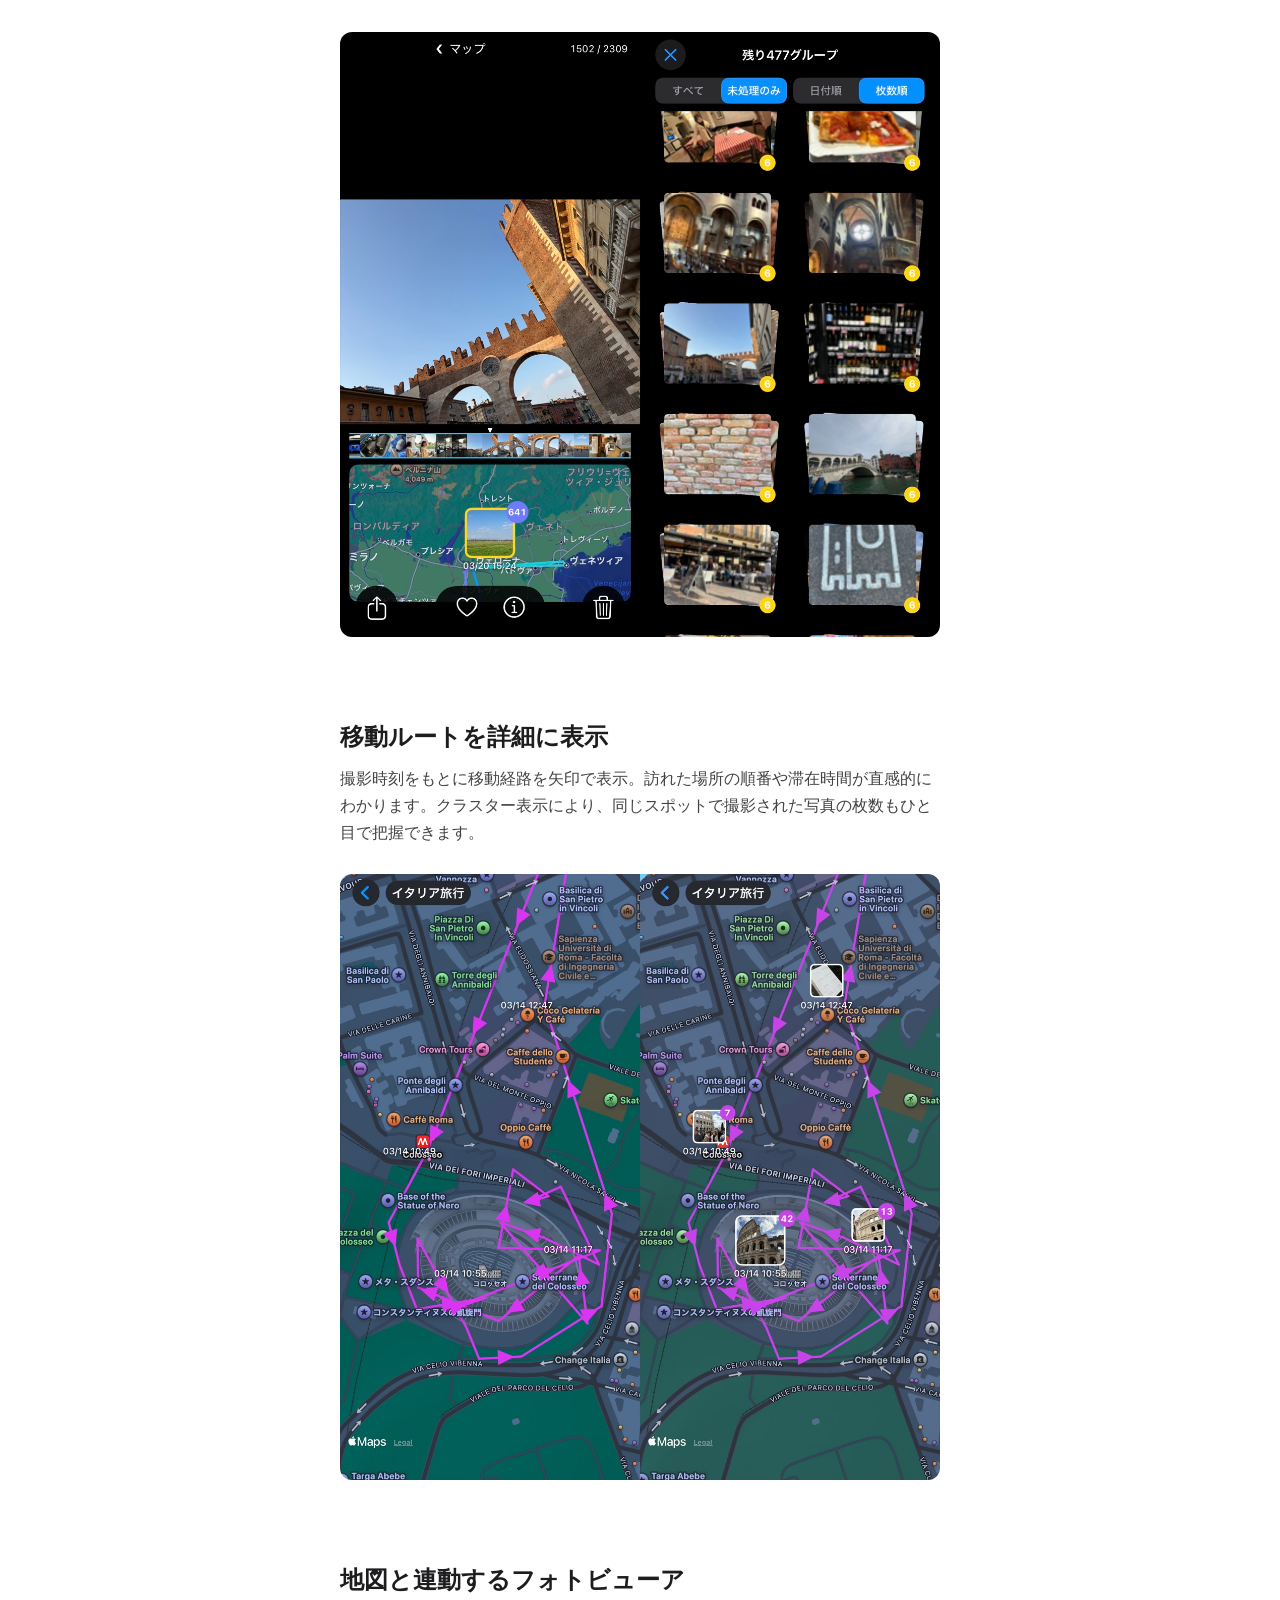
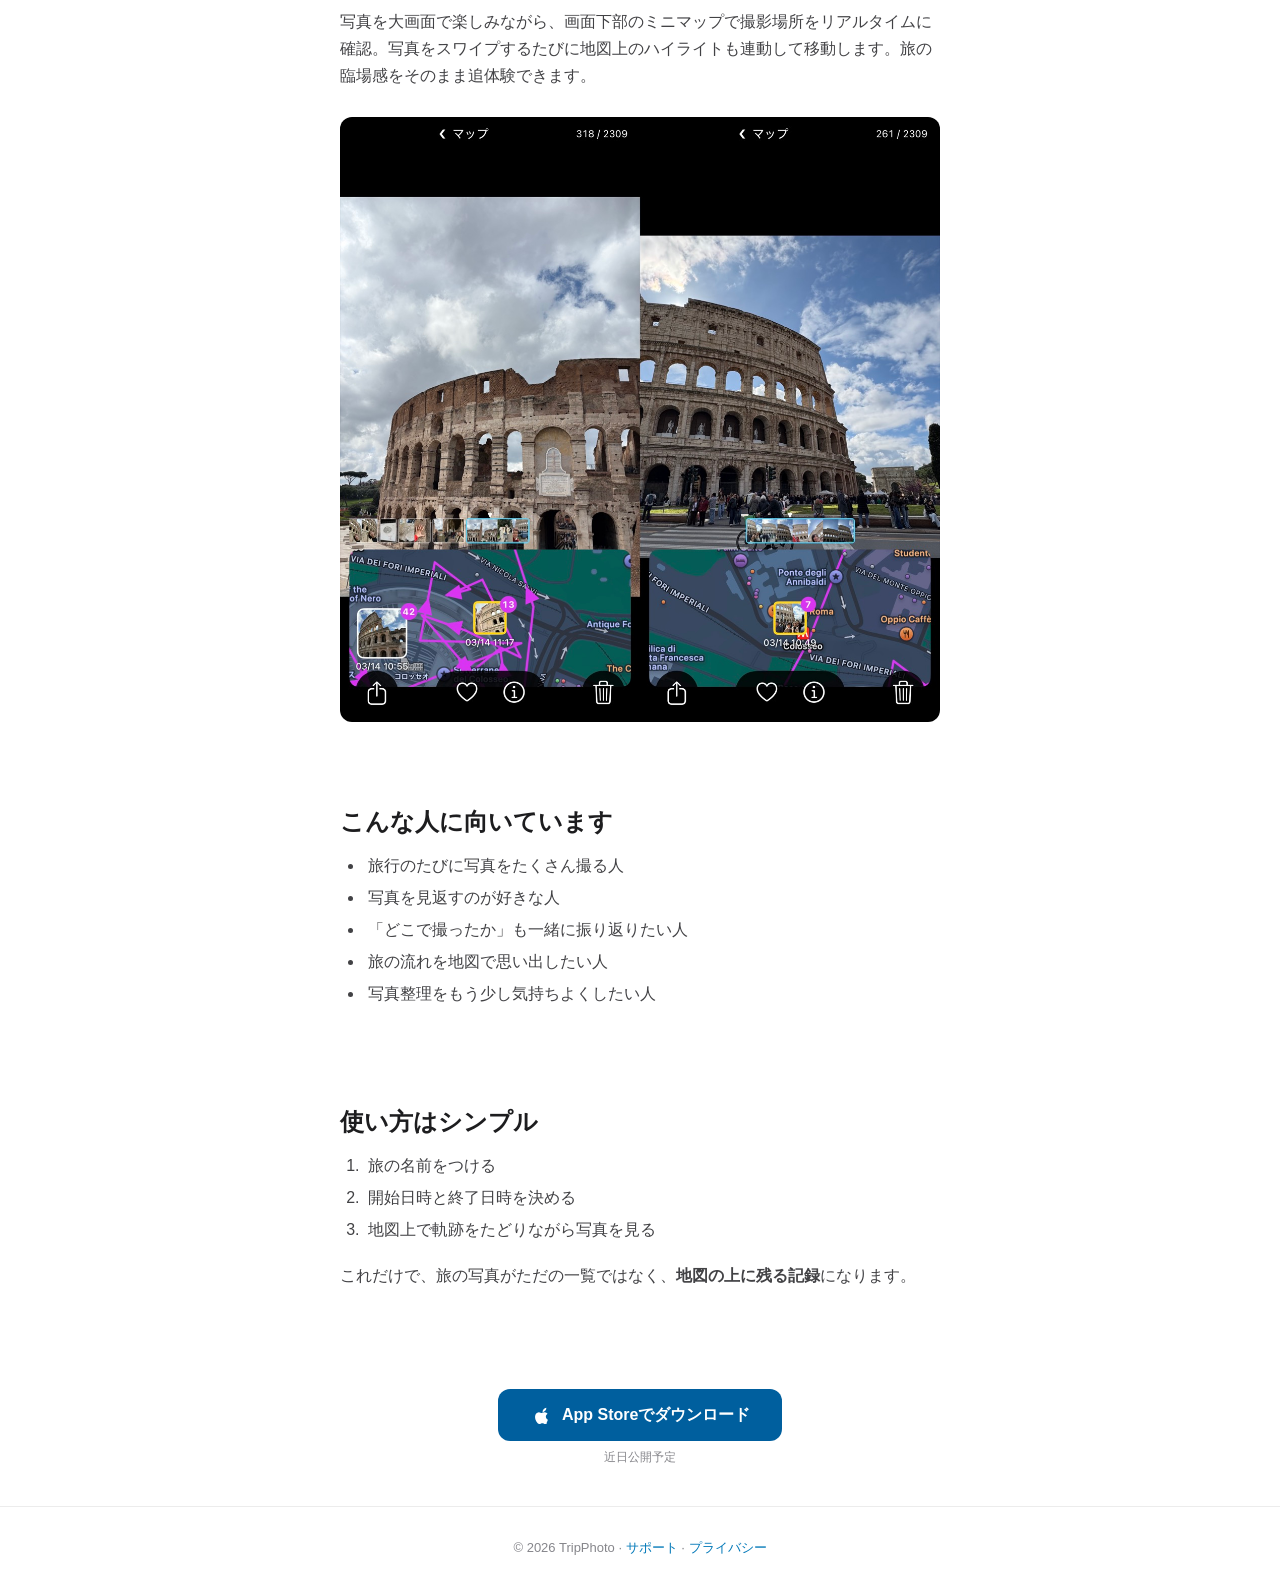
==== commit b84d2718: "使い方の手順を3つに簡略化 Co-Authored-By: Claude Opus 4.6 (1M context) <noreply@anthropic.com>" ====
--- a/index.html
+++ b/index.html
@@ -87,7 +87,6 @@
   <ol>
     <li>旅の名前をつける</li>
     <li>開始日時と終了日時を決める</li>
-    <li>その期間の写真を読み込む</li>
     <li>地図上で軌跡をたどりながら写真を見る</li>
   </ol>
   <p>これだけで、旅の写真がただの一覧ではなく、<strong>地図の上に残る記録</strong>になります。</p>
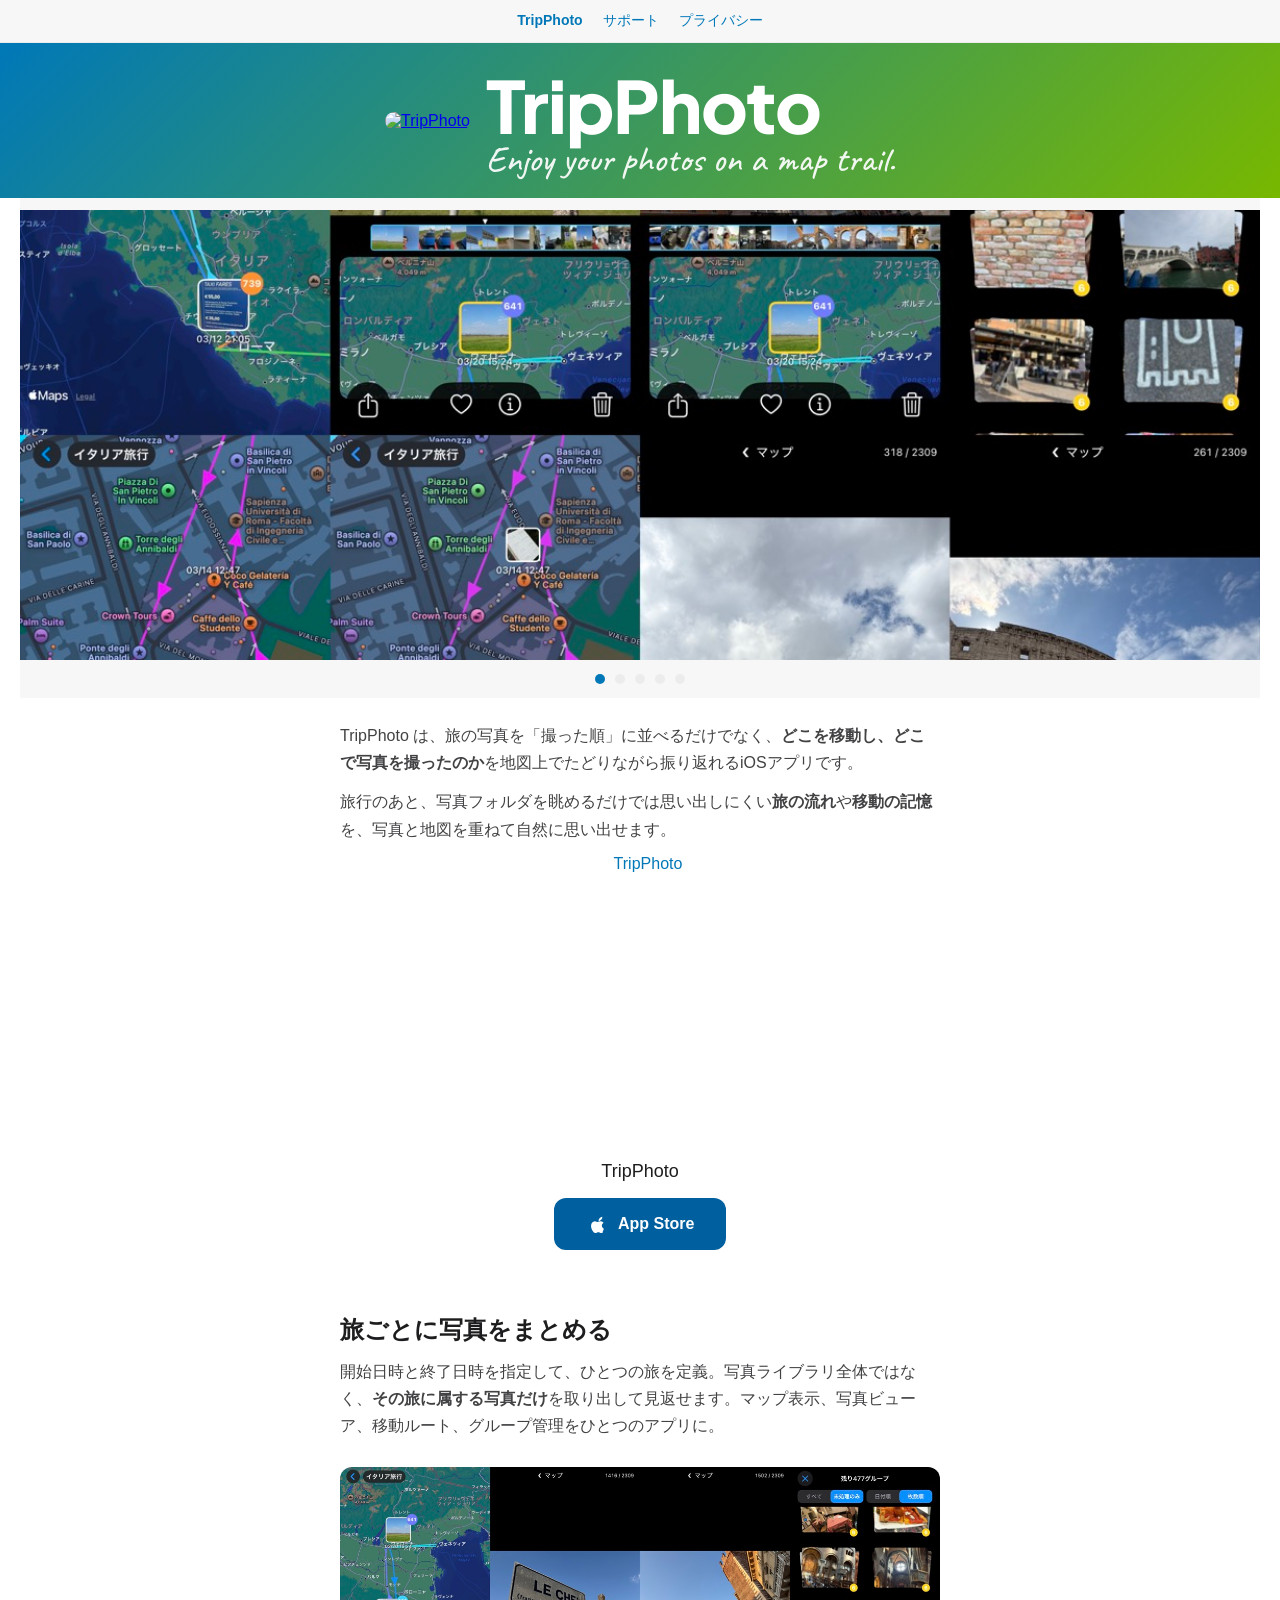
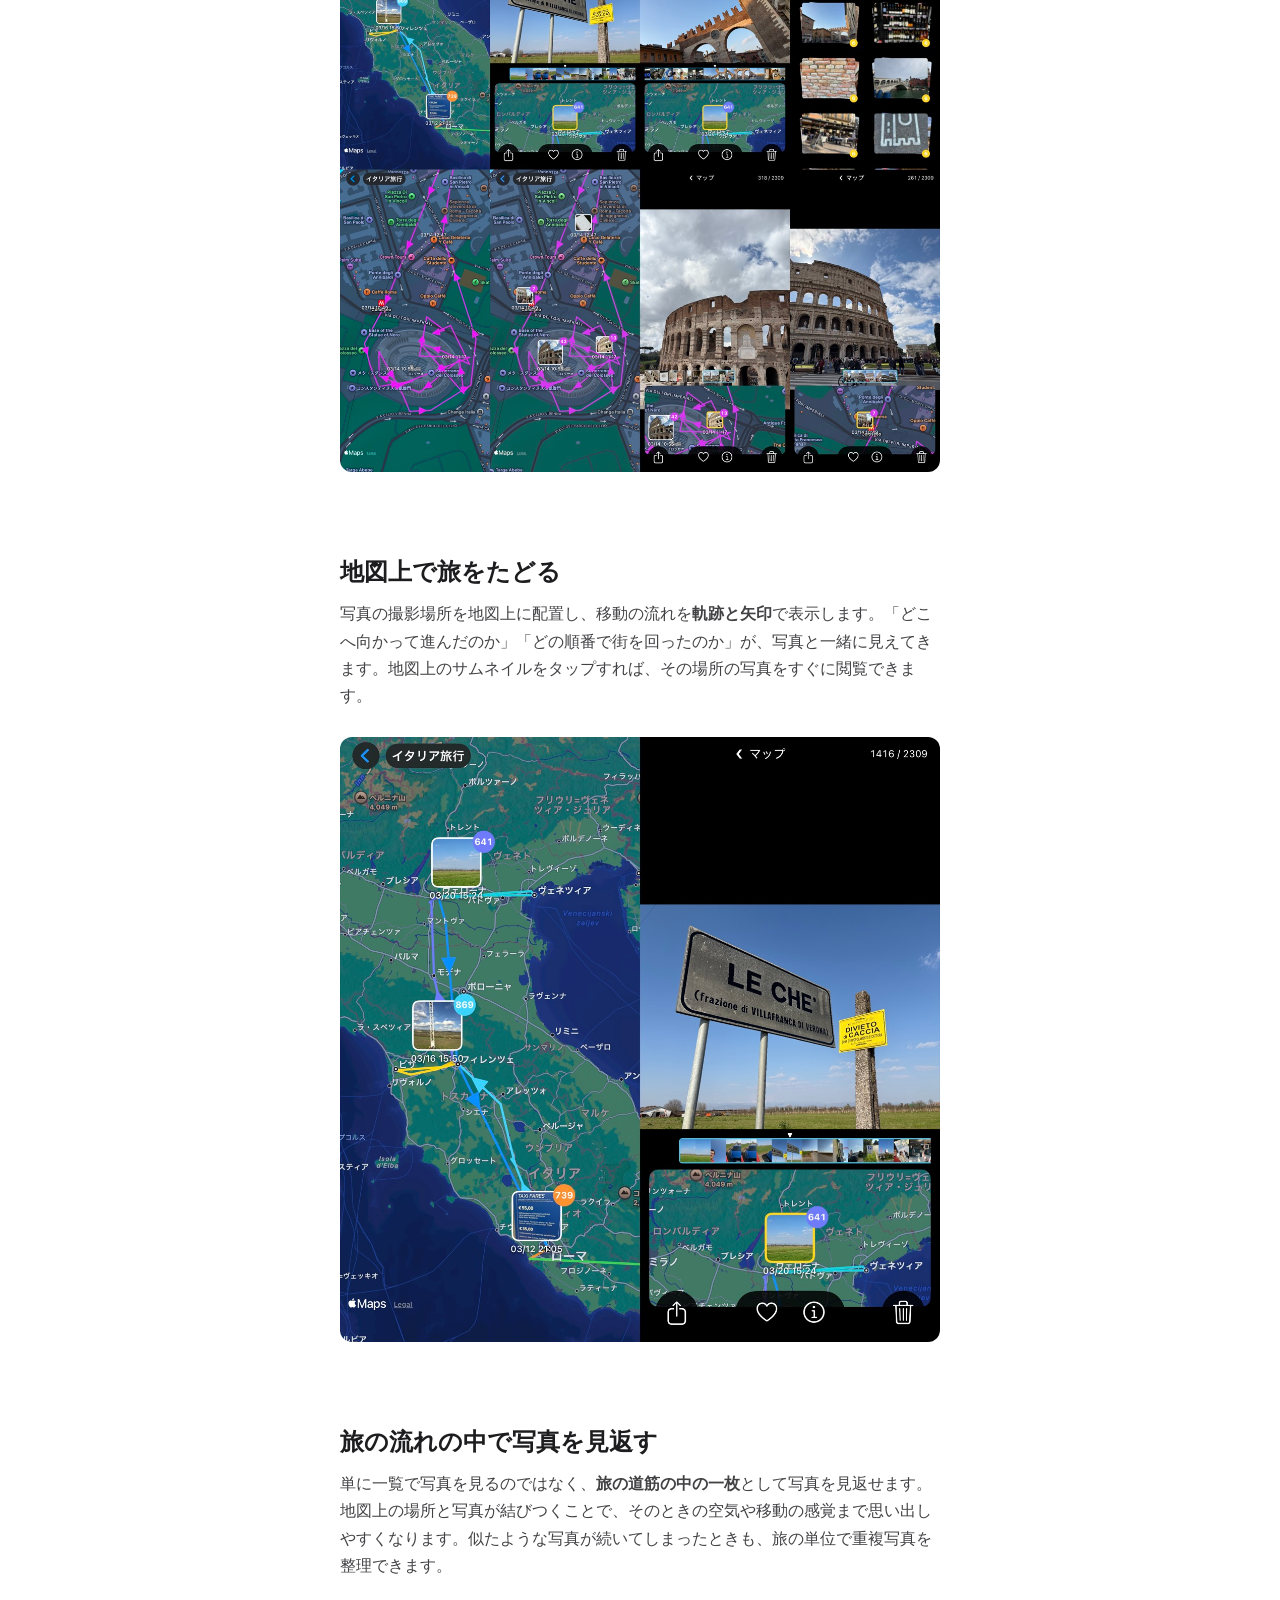
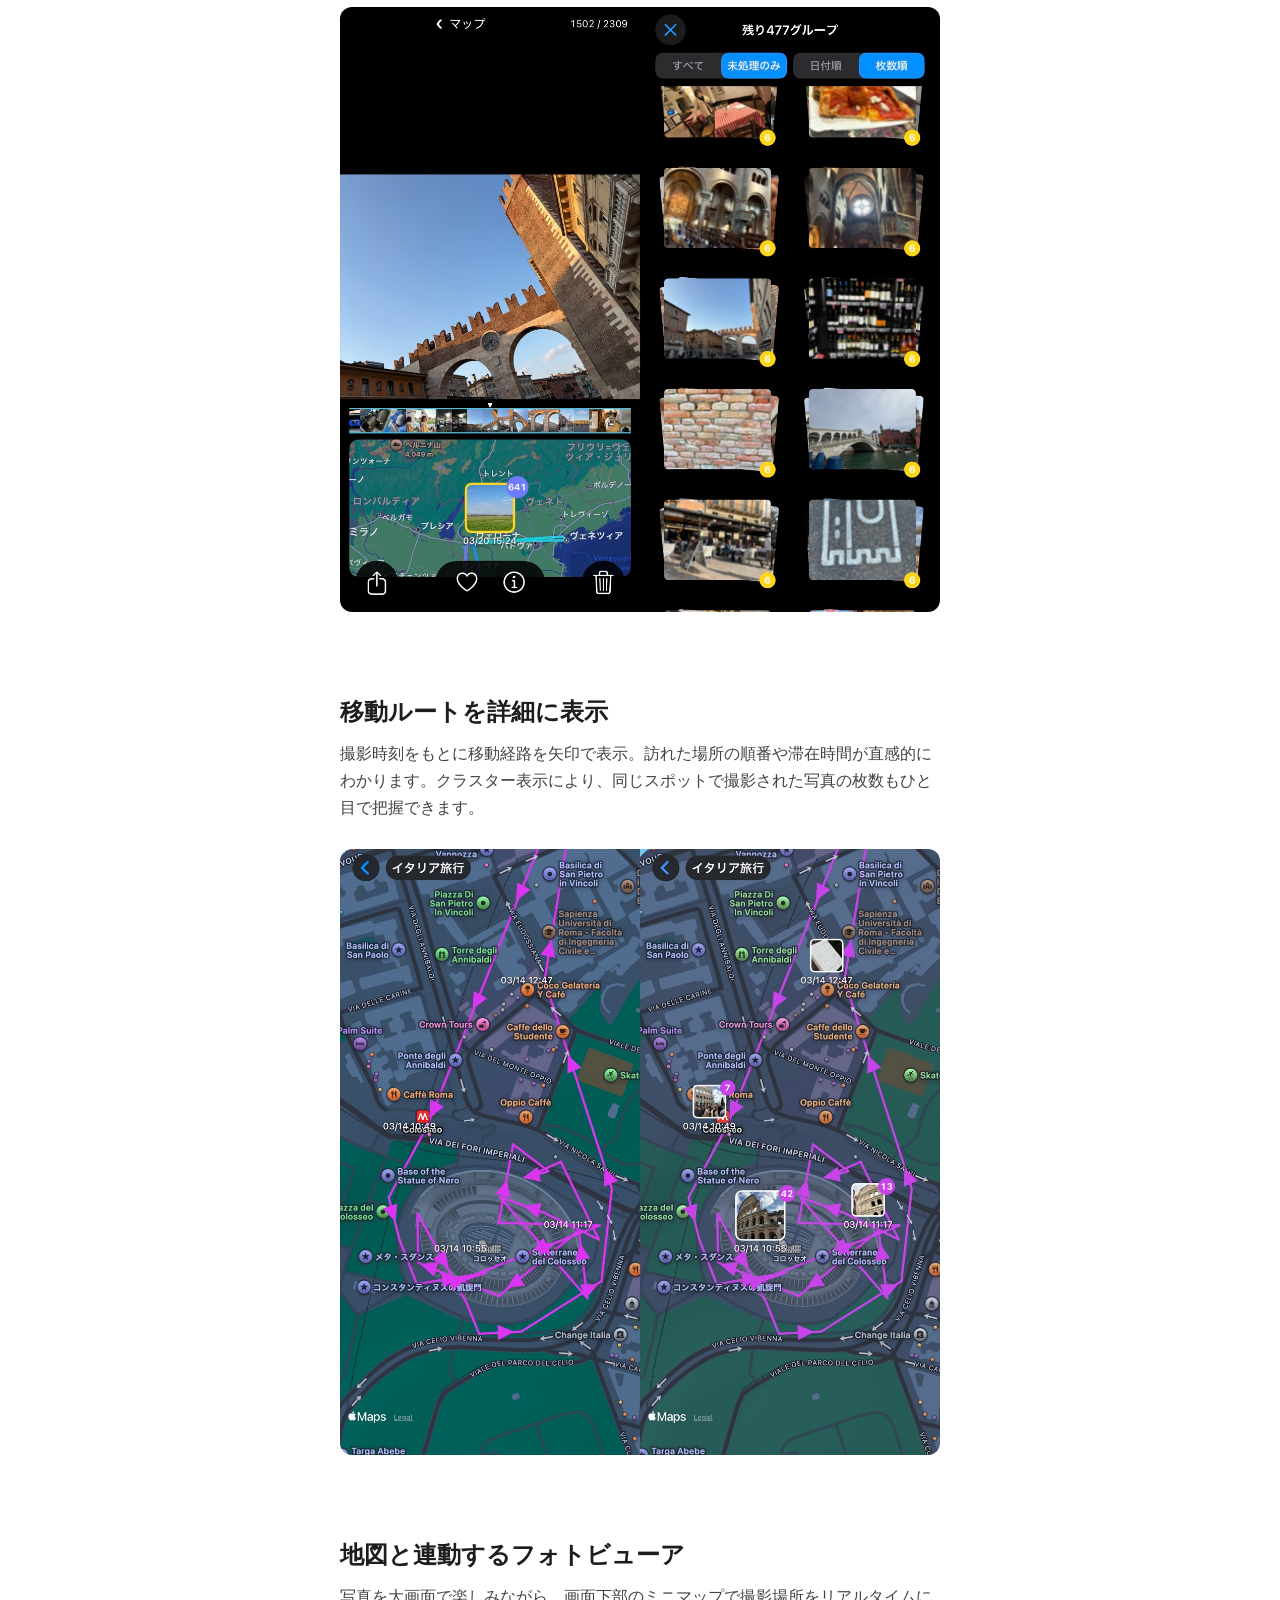
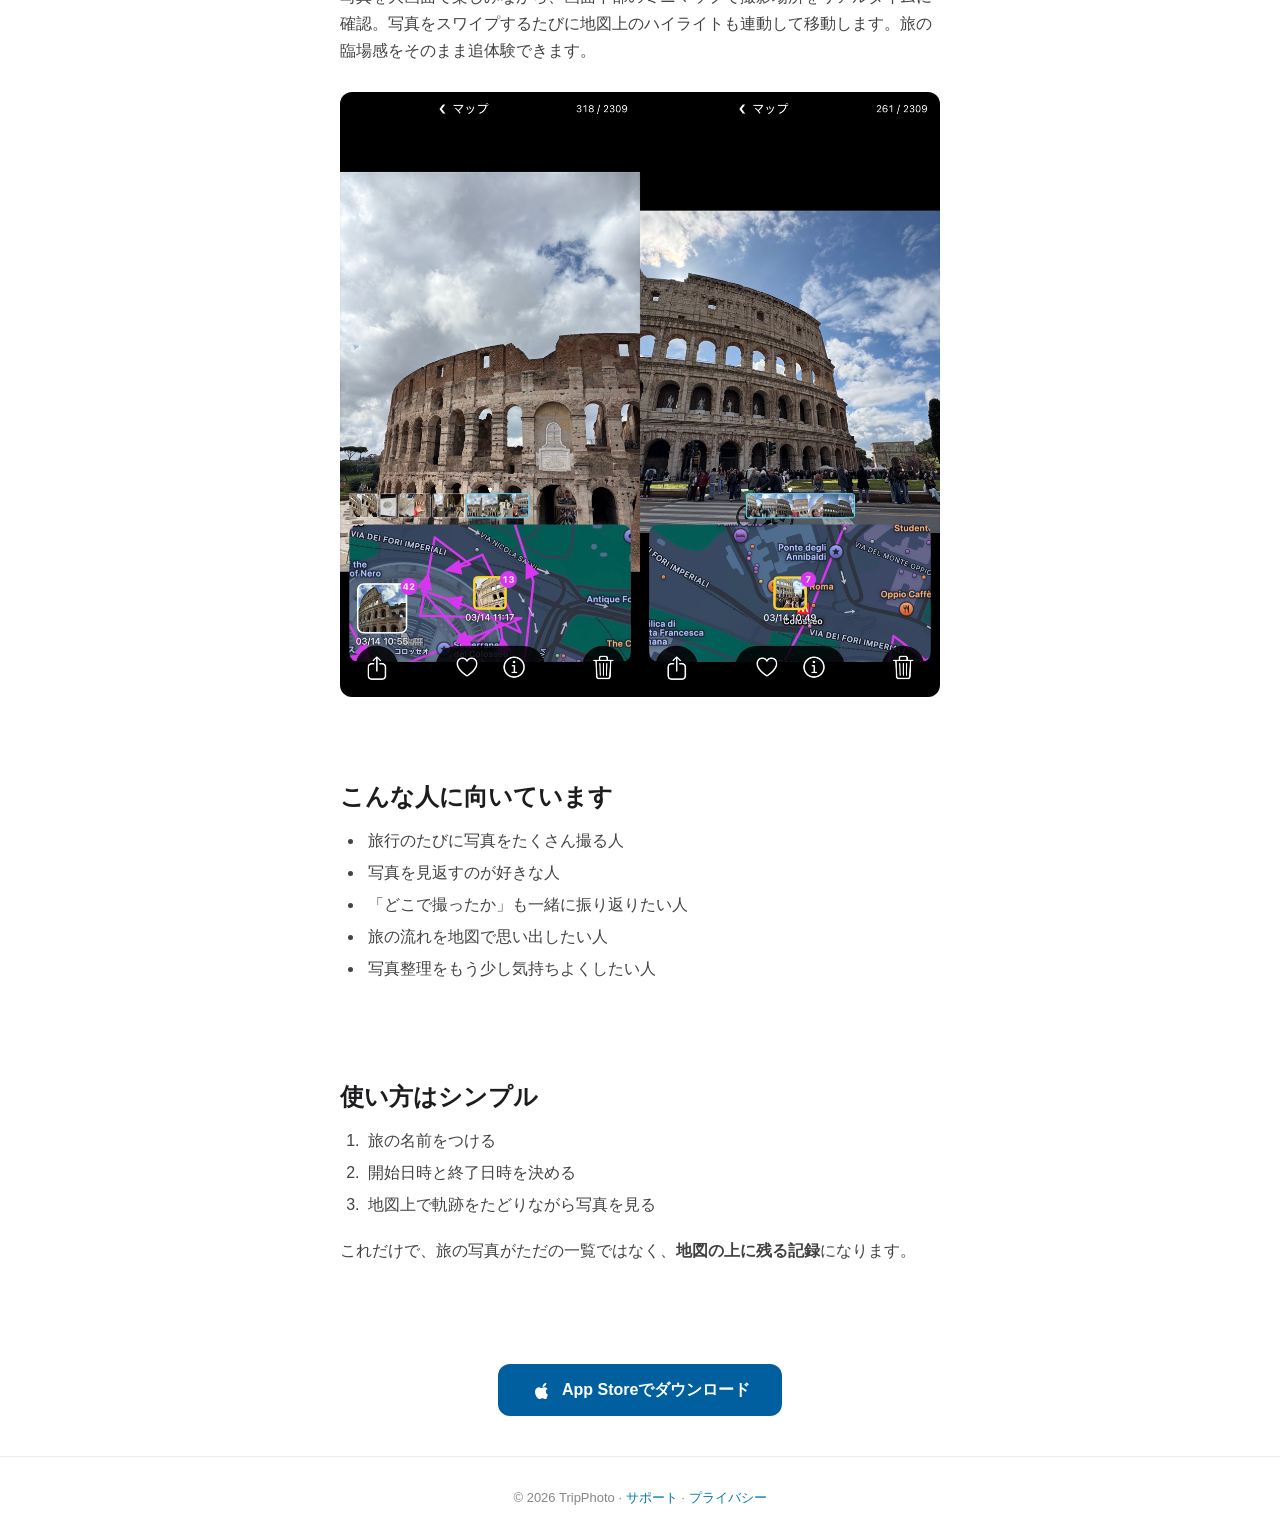
==== commit 1391079b: "App Store公開に伴いリンクを実URLに更新、近日公開予定を削除 Co-Authored-By: Claude Opus 4.7 (1M context) <noreply@anthropic." ====
--- a/index.html
+++ b/index.html
@@ -29,15 +29,14 @@
   <p>TripPhoto は、旅の写真を「撮った順」に並べるだけでなく、<strong>どこを移動し、どこで写真を撮ったのか</strong>を地図上でたどりながら振り返れるiOSアプリです。</p>
   <p>旅行のあと、写真フォルダを眺めるだけでは思い出しにくい<strong>旅の流れ</strong>や<strong>移動の記憶</strong>を、写真と地図を重ねて自然に思い出せます。</p>
   <div class="appstore-block">
-    <a href="https://www.apple.com/app-store/" class="appstore-link">
+    <a href="https://apps.apple.com/jp/app/tripphoto/id6761543106" class="appstore-link">
       <img src="icon_masked.png" alt="TripPhoto" class="appstore-icon-large">
     </a>
     <div class="appstore-app-name">TripPhoto</div>
-    <a class="appstore-btn" href="https://www.apple.com/app-store/">
+    <a class="appstore-btn" href="https://apps.apple.com/jp/app/tripphoto/id6761543106">
       <svg width="20" height="24" viewBox="0 0 20 24" fill="white"><path d="M17.05 20.28c-.98.95-2.05.88-3.08.4-1.09-.5-2.08-.52-3.23 0-1.44.65-2.2.46-3.06-.4C3.79 16.17 4.36 9.53 8.86 9.28c1.27.06 2.15.72 2.9.76.98-.2 1.92-.78 2.97-.7 1.26.1 2.2.6 2.83 1.53-2.59 1.55-1.97 4.96.35 5.91-.46 1.22-.68 1.78-1.28 2.86l.42.64zM12.57 9.15c-.17-2.2 1.68-4.1 3.72-4.28.28 2.5-2.26 4.38-3.72 4.28z"/></svg>
       <span>App Store</span>
     </a>
-    <div class="coming-soon">近日公開予定</div>
   </div>
 </div>
 
@@ -94,11 +93,10 @@
 
 <div class="feature">
   <div class="appstore-block">
-    <a class="appstore-btn" href="https://www.apple.com/app-store/">
+    <a class="appstore-btn" href="https://apps.apple.com/jp/app/tripphoto/id6761543106">
       <svg width="20" height="24" viewBox="0 0 20 24" fill="white"><path d="M17.05 20.28c-.98.95-2.05.88-3.08.4-1.09-.5-2.08-.52-3.23 0-1.44.65-2.2.46-3.06-.4C3.79 16.17 4.36 9.53 8.86 9.28c1.27.06 2.15.72 2.9.76.98-.2 1.92-.78 2.97-.7 1.26.1 2.2.6 2.83 1.53-2.59 1.55-1.97 4.96.35 5.91-.46 1.22-.68 1.78-1.28 2.86l.42.64zM12.57 9.15c-.17-2.2 1.68-4.1 3.72-4.28.28 2.5-2.26 4.38-3.72 4.28z"/></svg>
       <span>App Storeでダウンロード</span>
     </a>
-    <div class="coming-soon">近日公開予定</div>
   </div>
 </div>
 
--- a/style.css
+++ b/style.css
@@ -215,6 +215,56 @@
   font-weight: 600;
 }
 .contact-card a:hover { text-decoration: underline; }
+
+/* === Subscription card (privacy) === */
+.subscription-card {
+  background: #F7F7F7;
+  border-radius: 16px;
+  margin: 20px 0 24px;
+  overflow: hidden;
+}
+.subscription-header {
+  padding: 32px 32px 24px;
+  text-align: center;
+}
+.subscription-plan-name {
+  font-size: 14px;
+  font-weight: 600;
+  color: #0078B8;
+  letter-spacing: 0.5px;
+  margin-bottom: 12px;
+}
+.subscription-price {
+  font-size: 40px;
+  font-weight: 700;
+  color: #1d1d1f;
+  letter-spacing: -0.5px;
+}
+.subscription-period {
+  font-size: 15px;
+  font-weight: 400;
+  color: #86868b;
+}
+.subscription-desc {
+  font-size: 15px;
+  line-height: 1.5;
+  color: #424245;
+  margin-top: 12px;
+}
+.subscription-divider {
+  height: 1px;
+  background: #ECECEC;
+  margin: 0 32px;
+}
+.subscription-notes {
+  padding: 20px 32px 24px;
+}
+.subscription-notes p {
+  font-size: 12px;
+  line-height: 1.8;
+  color: #86868b;
+  margin-bottom: 0;
+}
 
 /* === App Store block === */
 .appstore-block {
